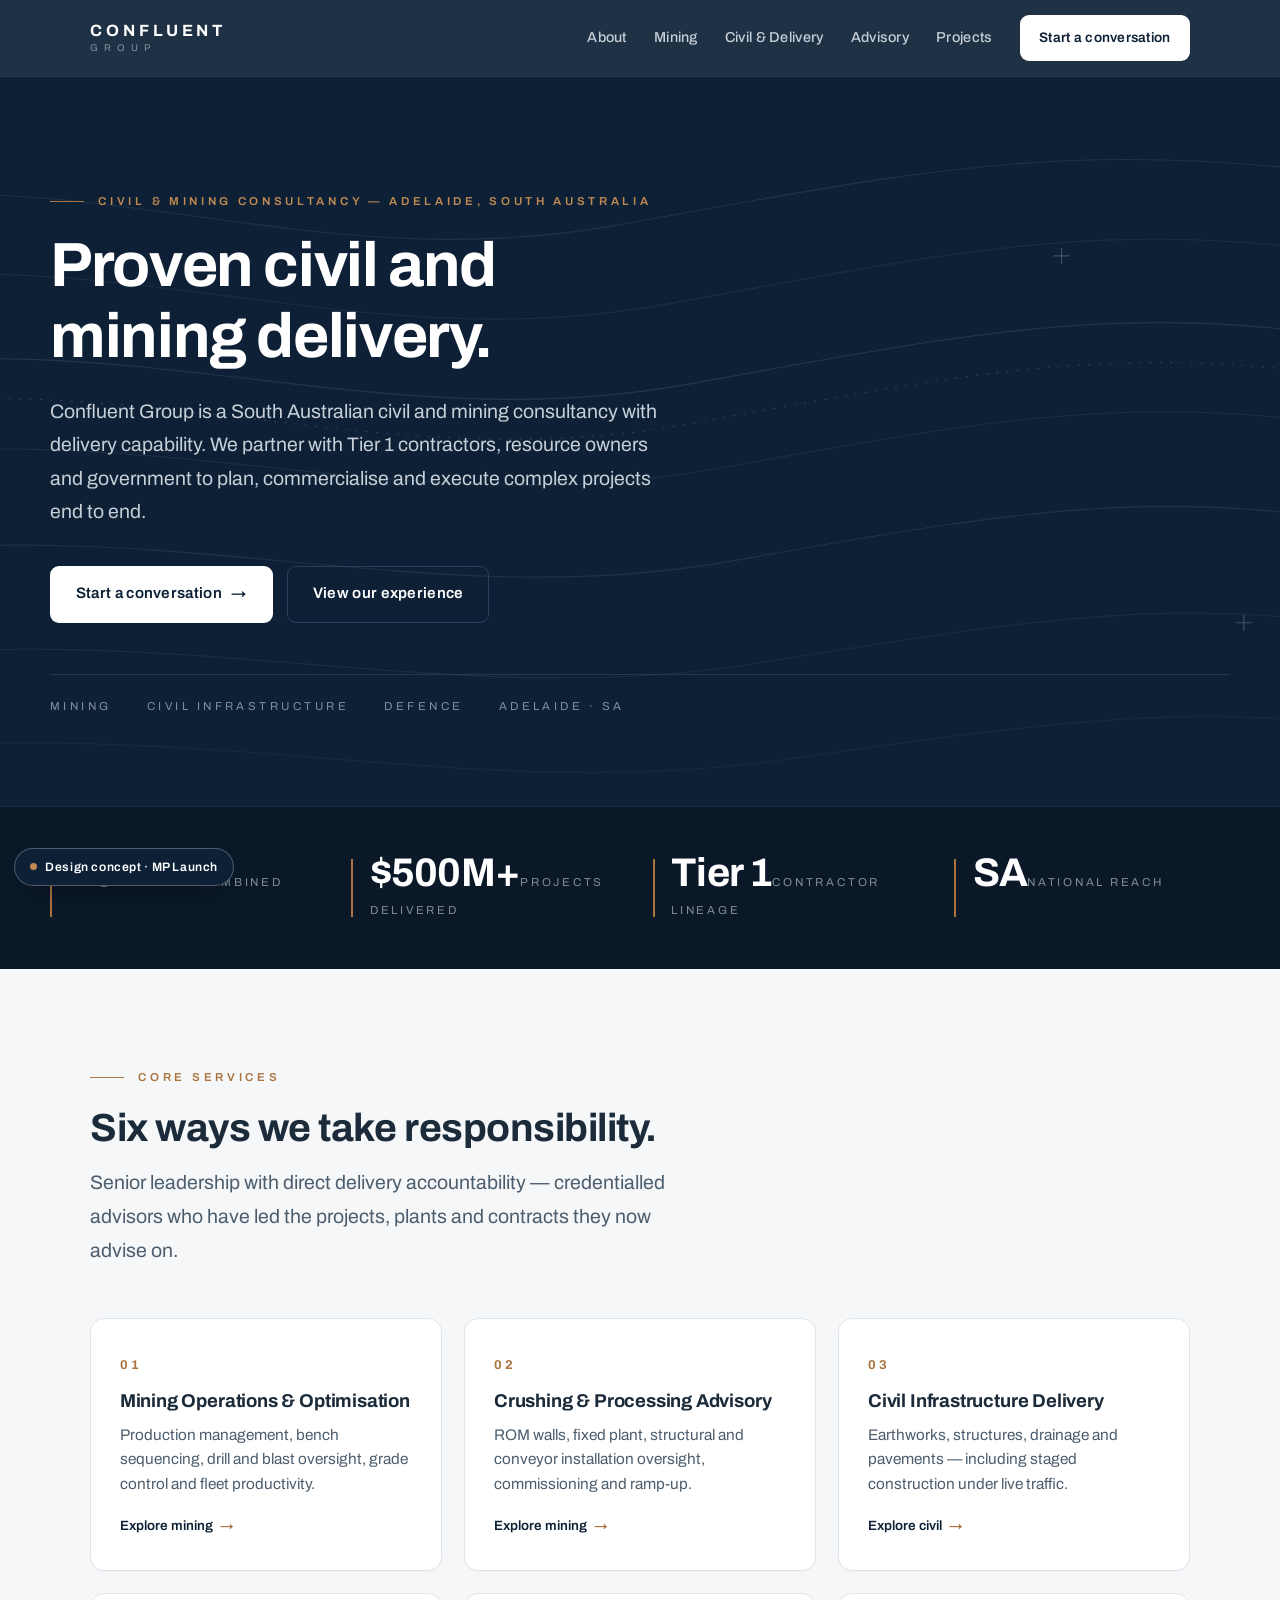
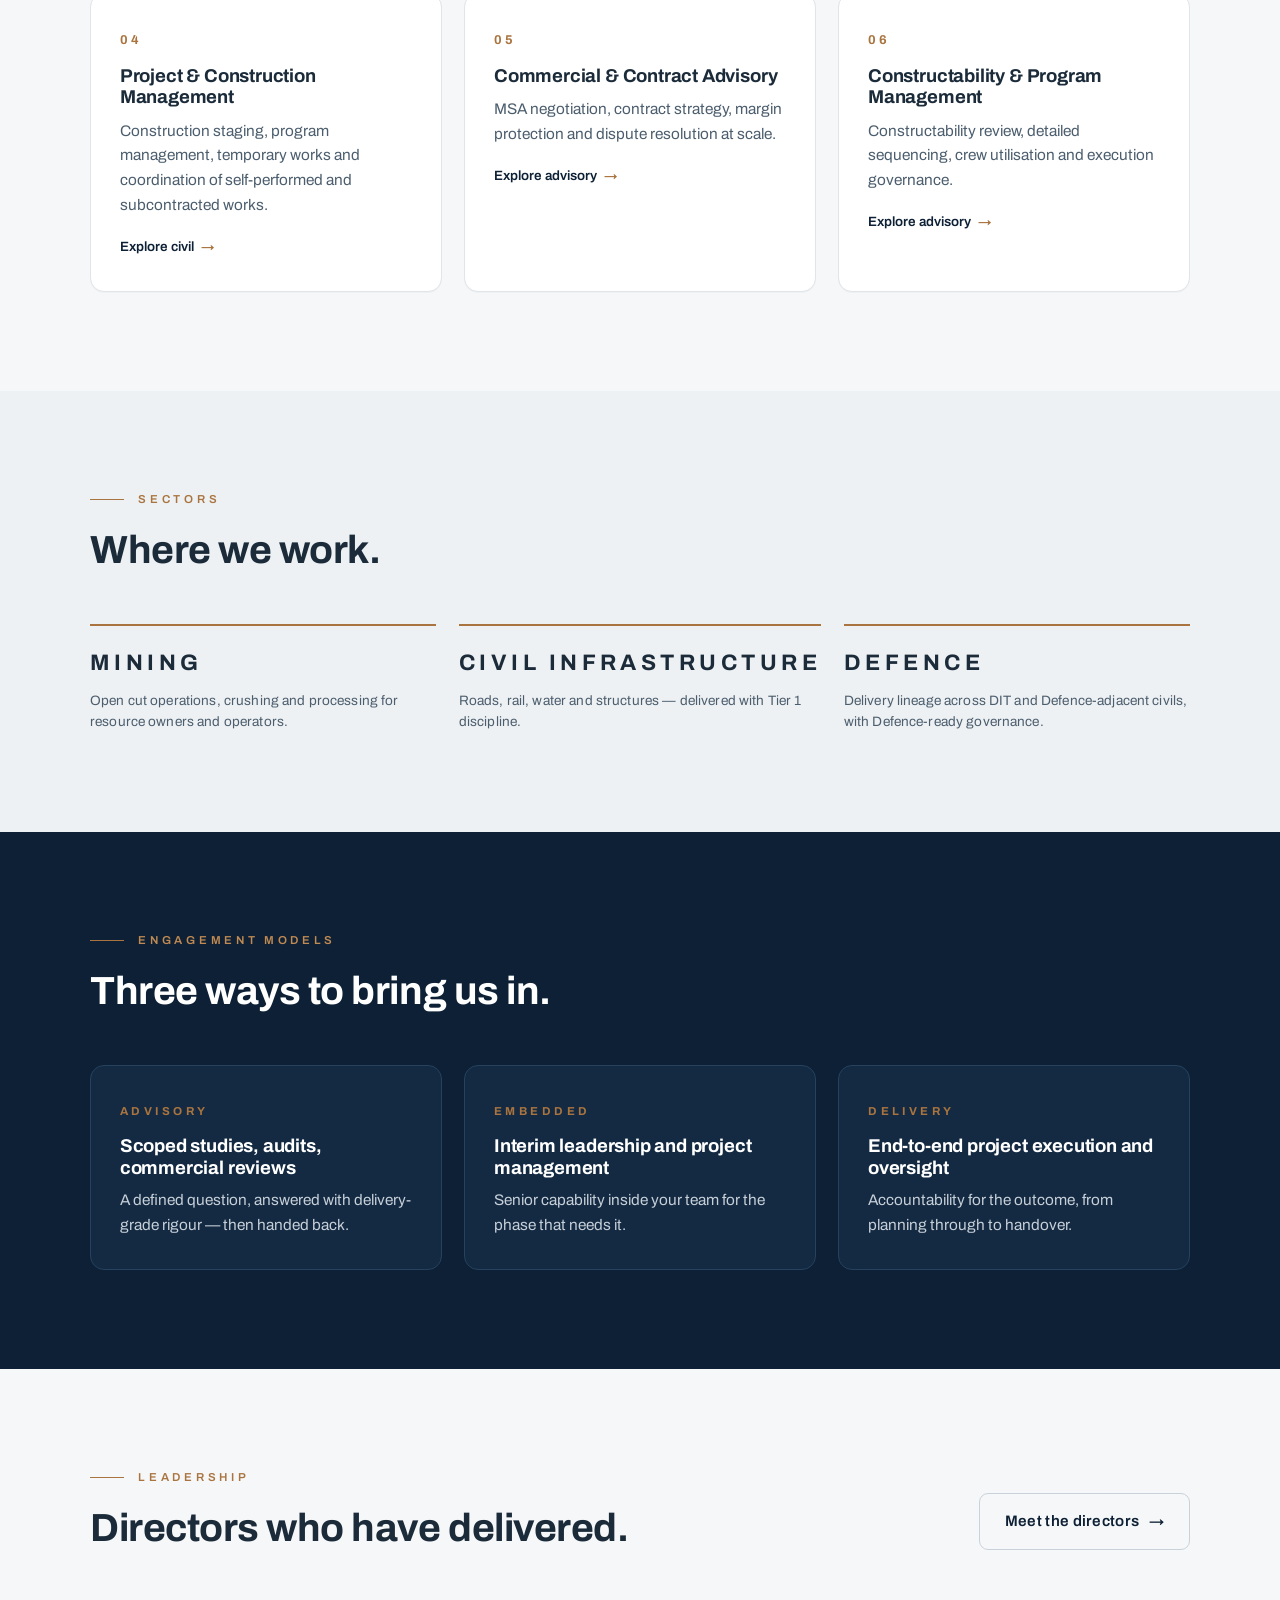
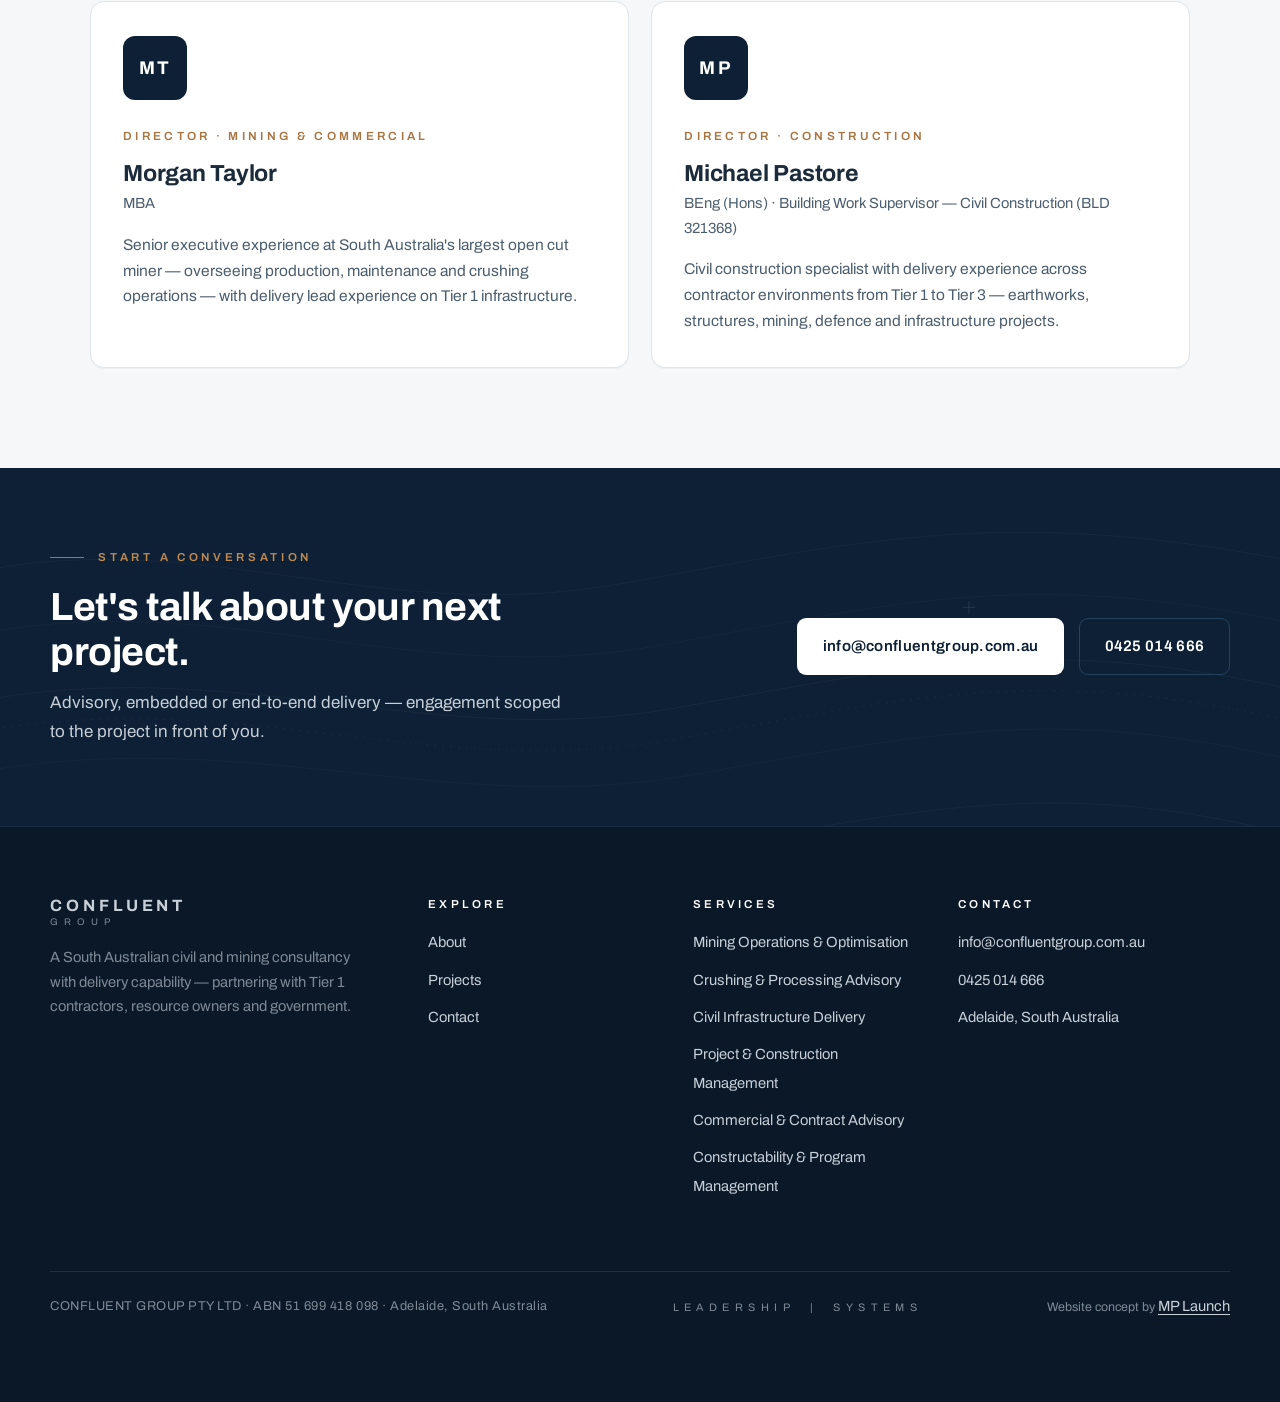
==== index.html @ bf263ed0 "Confluent Group website concept — MP Launch" ====
<!DOCTYPE html>
<html lang="en-AU">
<head>
<meta charset="utf-8">
<meta name="viewport" content="width=device-width, initial-scale=1">
<meta name="robots" content="noindex, nofollow">
<title>Confluent Group — Civil &amp; Mining Consultancy | Adelaide, South Australia</title>
<meta name="description" content="South Australian civil and mining consultancy with delivery capability. We partner with Tier 1 contractors, resource owners and government to plan, commercialise and execute complex projects end to end.">
<link rel="icon" href="data:image/svg+xml,%3Csvg xmlns='http://www.w3.org/2000/svg' viewBox='0 0 64 64'%3E%3Crect width='64' height='64' rx='12' fill='%230D2035'/%3E%3Cpath d='M42 22a14 14 0 1 0 0 20' fill='none' stroke='%23fff' stroke-width='5' stroke-linecap='round'/%3E%3C/svg%3E">
<link rel="preconnect" href="https://fonts.googleapis.com">
<link rel="preconnect" href="https://fonts.gstatic.com" crossorigin>
<link href="https://fonts.googleapis.com/css2?family=Archivo:wght@400;500;600;700;800&display=swap" rel="stylesheet">
<link rel="stylesheet" href="styles.css">
<script type="application/ld+json">
{"@context":"https://schema.org","@type":"ProfessionalService","name":"Confluent Group","legalName":"Confluent Group Pty Ltd","url":"https://confluentgroup.com.au","email":"info@confluentgroup.com.au","telephone":"+61425014666","address":{"@type":"PostalAddress","addressLocality":"Adelaide","addressRegion":"SA","addressCountry":"AU"},"description":"South Australian civil and mining consultancy with delivery capability, partnering with Tier 1 contractors, resource owners and government.","knowsAbout":["Mining Operations & Optimisation","Crushing & Processing Advisory","Civil Infrastructure Delivery","Project & Construction Management","Commercial & Contract Advisory","Constructability & Program Management"]}
</script>
</head>
<body>
<a class="skip" href="#main">Skip to content</a>
<header class="hdr">
  <div class="wrap hdr-in">
    <a class="lockup" href="index.html" aria-label="Confluent Group — home">
      <span class="l1">CONFLUENT</span><span class="l2">GROUP</span>
    </a>
    <input type="checkbox" id="nav-t" aria-hidden="true">
    <label class="burger" for="nav-t" aria-label="Menu"><span></span><span></span><span></span></label>
    <nav class="nav" aria-label="Main">
      <a class="lnk" href="about.html">About</a>
      <a class="lnk" href="mining.html">Mining</a>
      <a class="lnk" href="civil.html">Civil &amp; Delivery</a>
      <a class="lnk" href="advisory.html">Advisory</a>
      <a class="lnk" href="projects.html">Projects</a>
      <a class="btn btn-light" href="contact.html">Start a conversation</a>
    </nav>
  </div>
</header>
<main id="main">
<section class="hero on-navy">
  <div class="art">
<svg viewBox="0 0 1440 640" preserveAspectRatio="xMidYMid slice" aria-hidden="true" focusable="false">
  <g fill="none" stroke="#C7CFD8" stroke-width="1">
    <path opacity=".10" d="M-40,120 C220,60 420,180 700,130 S1140,40 1480,110"/>
    <path opacity=".08" d="M-40,190 C240,130 460,250 740,200 S1160,110 1480,180"/>
    <path opacity=".12" d="M-40,265 C260,205 480,320 760,270 S1180,185 1480,255"/>
    <path opacity=".08" d="M-40,345 C270,285 500,395 780,345 S1200,265 1480,335"/>
    <path opacity=".10" d="M-40,430 C280,370 520,475 800,425 S1220,350 1480,420"/>
    <path opacity=".07" d="M-40,520 C290,465 540,560 820,515 S1240,445 1480,510"/>
    <path opacity=".05" d="M-40,600 C300,550 560,640 840,600 S1260,540 1480,595"/>
    <path opacity=".16" stroke-dasharray="2 7" d="M-40,300 C260,240 480,355 760,305 S1180,220 1480,290"/>
  </g>
  <g stroke="#C7CFD8" stroke-width="1" opacity=".28">
    <path d="M1090,150 v14 M1083,157 h14"/>
    <path d="M330,455 v14 M323,462 h14"/>
    <path d="M1250,472 v14 M1243,479 h14"/>
  </g>
</svg></div>
  <div class="wrap hero-in">
    <p class="eyebrow" data-r>Civil &amp; mining consultancy — Adelaide, South Australia</p>
    <h1 class="h-display" data-r data-d="1">Proven civil and mining delivery.</h1>
    <p class="lede" data-r data-d="2">Confluent Group is a South Australian civil and mining consultancy with delivery capability. We partner with Tier&nbsp;1 contractors, resource owners and government to plan, commercialise and execute complex projects end to end.</p>
    <div class="cta-row" data-r data-d="3">
      <a class="btn btn-light" href="contact.html">Start a conversation <span class="arr">&rarr;</span></a>
      <a class="btn btn-ghost" href="projects.html">View our experience</a>
    </div>
    <div class="hero-foot" data-r data-d="3">
      <span>Mining</span><span>Civil Infrastructure</span><span>Defence</span><span>Adelaide &middot; SA</span>
    </div>
  </div>
</section>

<section class="stats on-navy">
  <div class="wrap stats-in">
    <div class="stat" data-r><span class="n">25+</span><span class="l">Years combined</span></div>
    <div class="stat" data-r data-d="1"><span class="n">$500M+</span><span class="l">Projects delivered</span></div>
    <div class="stat" data-r data-d="2"><span class="n">Tier 1</span><span class="l">Contractor lineage</span></div>
    <div class="stat" data-r data-d="3"><span class="n">SA</span><span class="l">National reach</span></div>
  </div>
</section>

<section class="sec">
  <div class="wrap">
    <div class="sec-head">
      <div data-r>
        <p class="eyebrow">Core services</p>
        <h2 class="h-sec">Six ways we take responsibility.</h2>
        <p class="lede">Senior leadership with direct delivery accountability — credentialled advisors who have led the projects, plants and contracts they now advise on.</p>
      </div>
    </div>
    <div class="grid3">
      <a class="card" href="mining.html" data-r><span class="num">01</span><h3>Mining Operations &amp; Optimisation</h3><p class="d">Production management, bench sequencing, drill and blast oversight, grade control and fleet productivity.</p><span class="go">Explore mining <span class="arr">&rarr;</span></span></a>
      <a class="card" href="mining.html" data-r data-d="1"><span class="num">02</span><h3>Crushing &amp; Processing Advisory</h3><p class="d">ROM walls, fixed plant, structural and conveyor installation oversight, commissioning and ramp-up.</p><span class="go">Explore mining <span class="arr">&rarr;</span></span></a>
      <a class="card" href="civil.html" data-r data-d="2"><span class="num">03</span><h3>Civil Infrastructure Delivery</h3><p class="d">Earthworks, structures, drainage and pavements — including staged construction under live traffic.</p><span class="go">Explore civil <span class="arr">&rarr;</span></span></a>
      <a class="card" href="civil.html" data-r><span class="num">04</span><h3>Project &amp; Construction Management</h3><p class="d">Construction staging, program management, temporary works and coordination of self-performed and subcontracted works.</p><span class="go">Explore civil <span class="arr">&rarr;</span></span></a>
      <a class="card" href="advisory.html" data-r data-d="1"><span class="num">05</span><h3>Commercial &amp; Contract Advisory</h3><p class="d">MSA negotiation, contract strategy, margin protection and dispute resolution at scale.</p><span class="go">Explore advisory <span class="arr">&rarr;</span></span></a>
      <a class="card" href="advisory.html" data-r data-d="2"><span class="num">06</span><h3>Constructability &amp; Program Management</h3><p class="d">Constructability review, detailed sequencing, crew utilisation and execution governance.</p><span class="go">Explore advisory <span class="arr">&rarr;</span></span></a>
    </div>
  </div>
</section>

<section class="sec sec-tint">
  <div class="wrap">
    <div class="sec-head"><div data-r><p class="eyebrow">Sectors</p><h2 class="h-sec">Where we work.</h2></div></div>
    <div class="sectors">
      <div class="sector" data-r>MINING<small>Open cut operations, crushing and processing for resource owners and operators.</small></div>
      <div class="sector" data-r data-d="1">CIVIL&nbsp;INFRASTRUCTURE<small>Roads, rail, water and structures — delivered with Tier&nbsp;1 discipline.</small></div>
      <div class="sector" data-r data-d="2">DEFENCE<small>Delivery lineage across DIT and Defence-adjacent civils, with Defence-ready governance.</small></div>
    </div>
  </div>
</section>

<section class="sec sec-navy on-navy">
  <div class="wrap">
    <div class="sec-head"><div data-r><p class="eyebrow">Engagement models</p><h2 class="h-sec">Three ways to bring us in.</h2></div></div>
    
<div class="grid3">
  <div class="card model" data-r><span class="tag">ADVISORY</span><h3>Scoped studies, audits, commercial reviews</h3><p class="d">A defined question, answered with delivery-grade rigour — then handed back.</p></div>
  <div class="card model" data-r data-d="1"><span class="tag">EMBEDDED</span><h3>Interim leadership and project management</h3><p class="d">Senior capability inside your team for the phase that needs it.</p></div>
  <div class="card model" data-r data-d="2"><span class="tag">DELIVERY</span><h3>End-to-end project execution and oversight</h3><p class="d">Accountability for the outcome, from planning through to handover.</p></div>
</div>
  </div>
</section>

<section class="sec">
  <div class="wrap">
    <div class="sec-head">
      <div data-r><p class="eyebrow">Leadership</p><h2 class="h-sec">Directors who have delivered.</h2></div>
      <a class="btn btn-ghost-dark" href="about.html" data-r>Meet the directors <span class="arr">&rarr;</span></a>
    </div>
    <div class="dir">
      <div class="card dir-card" data-r>
        <div class="monogram">MT</div>
        <span class="role">Director &middot; Mining &amp; Commercial</span>
        <h3>Morgan Taylor</h3>
        <p class="cred">MBA</p>
        <p class="bio">Senior executive experience at South Australia's largest open cut miner — overseeing production, maintenance and crushing operations — with delivery lead experience on Tier&nbsp;1 infrastructure.</p>
      </div>
      <div class="card dir-card" data-r data-d="1">
        <div class="monogram">MP</div>
        <span class="role">Director &middot; Construction</span>
        <h3>Michael Pastore</h3>
        <p class="cred">BEng (Hons) &middot; Building Work Supervisor — Civil Construction (BLD 321368)</p>
        <p class="bio">Civil construction specialist with delivery experience across contractor environments from Tier&nbsp;1 to Tier&nbsp;3 — earthworks, structures, mining, defence and infrastructure projects.</p>
      </div>
    </div>
  </div>
</section>

<section class="cta-band on-navy">
  <div class="art" style="position:absolute;inset:0;opacity:.5">
<svg viewBox="0 0 1440 640" preserveAspectRatio="xMidYMid slice" aria-hidden="true" focusable="false">
  <g fill="none" stroke="#C7CFD8" stroke-width="1">
    <path opacity=".10" d="M-40,120 C220,60 420,180 700,130 S1140,40 1480,110"/>
    <path opacity=".08" d="M-40,190 C240,130 460,250 740,200 S1160,110 1480,180"/>
    <path opacity=".12" d="M-40,265 C260,205 480,320 760,270 S1180,185 1480,255"/>
    <path opacity=".08" d="M-40,345 C270,285 500,395 780,345 S1200,265 1480,335"/>
    <path opacity=".10" d="M-40,430 C280,370 520,475 800,425 S1220,350 1480,420"/>
    <path opacity=".07" d="M-40,520 C290,465 540,560 820,515 S1240,445 1480,510"/>
    <path opacity=".05" d="M-40,600 C300,550 560,640 840,600 S1260,540 1480,595"/>
    <path opacity=".16" stroke-dasharray="2 7" d="M-40,300 C260,240 480,355 760,305 S1180,220 1480,290"/>
  </g>
  <g stroke="#C7CFD8" stroke-width="1" opacity=".28">
    <path d="M1090,150 v14 M1083,157 h14"/>
    <path d="M330,455 v14 M323,462 h14"/>
    <path d="M1250,472 v14 M1243,479 h14"/>
  </g>
</svg></div>
  <div class="wrap cta-in" style="position:relative">
    <div data-r>
      <p class="eyebrow">Start a conversation</p>
      <h2 class="h-sec">Let's talk about your next project.</h2>
      <p class="sub">Advisory, embedded or end-to-end delivery — engagement scoped to the project in front of you.</p>
    </div>
    <div class="cta-actions" data-r data-d="1">
      <a class="btn btn-light" href="mailto:info@confluentgroup.com.au">info@confluentgroup.com.au</a>
      <a class="btn btn-ghost" href="tel:+61425014666">0425 014 666</a>
    </div>
  </div>
</section>

</main>
<footer class="ftr">
  <div class="wrap ftr-in">
    <div>
      <a class="lockup" href="index.html"><span class="l1">CONFLUENT</span><span class="l2">GROUP</span></a>
      <p class="about">A South Australian civil and mining consultancy with delivery capability — partnering with Tier&nbsp;1 contractors, resource owners and government.</p>
    </div>
    <div>
      <h4>Explore</h4>
      <ul>
        <li><a href="about.html">About</a></li>
        <li><a href="projects.html">Projects</a></li>
        <li><a href="contact.html">Contact</a></li>
      </ul>
    </div>
    <div>
      <h4>Services</h4>
      <ul>
        <li><a href="mining.html">Mining Operations &amp; Optimisation</a></li>
        <li><a href="mining.html">Crushing &amp; Processing Advisory</a></li>
        <li><a href="civil.html">Civil Infrastructure Delivery</a></li>
        <li><a href="civil.html">Project &amp; Construction Management</a></li>
        <li><a href="advisory.html">Commercial &amp; Contract Advisory</a></li>
        <li><a href="advisory.html">Constructability &amp; Program Management</a></li>
      </ul>
    </div>
    <div>
      <h4>Contact</h4>
      <ul>
        <li><a href="mailto:info@confluentgroup.com.au">info@confluentgroup.com.au</a></li>
        <li><a href="tel:+61425014666">0425 014 666</a></li>
        <li><span class="plain">Adelaide, South Australia</span></li>
      </ul>
    </div>
  </div>
  <div class="wrap ftr-bar">
    <span class="abn">CONFLUENT GROUP PTY LTD &middot; ABN 51 699 418 098 &middot; Adelaide, South Australia</span>
    <span class="motif">LEADERSHIP&nbsp;&nbsp;|&nbsp;&nbsp;SYSTEMS</span>
    <span class="mpl">Website concept by <a href="https://mplaunch.com.au">MP Launch</a></span>
  </div>
</footer>
<a class="ribbon" href="https://mplaunch.com.au"><span class="dot"></span>Design concept &middot; MP Launch</a>
<script>
(function(){var d=document.documentElement;d.classList.add("js");
if(matchMedia("(prefers-reduced-motion: reduce)").matches){d.classList.add("nomotion");return;}
var io=new IntersectionObserver(function(es){es.forEach(function(e){if(e.isIntersecting){e.target.classList.add("in");io.unobserve(e.target);}});},{rootMargin:"0px 0px -8% 0px",threshold:.06});
document.querySelectorAll("[data-r]").forEach(function(el){io.observe(el);});
setTimeout(function(){document.querySelectorAll("[data-r]:not(.in)").forEach(function(el){el.classList.add("in");});},1600);})();
</script>
<script>
(function(){try{
  if(navigator.webdriver)return;
  var v=new URLSearchParams(location.search).get('v');
  if(!v)return;
  var slug="confluent-group-preview", label="Michael — Confluent Group", phone="+61425014666";
  var k="mpl_seen_"+slug, last=+localStorage.getItem(k)||0;
  if(Date.now()-last<432e5)return;
  var fired=false,dwell=0,t=null;
  function live(){return document.visibilityState==="visible";}
  function send(how){
    if(fired||!live())return; fired=true; if(t)clearInterval(t);
    localStorage.setItem(k,String(Date.now()));
    new Image().src="https://mplaunch.com.au/api/preview-view?slug="+encodeURIComponent(slug)
      +"&label="+encodeURIComponent(label)+"&phone="+encodeURIComponent(phone)
      +"&src="+encodeURIComponent(v)+"&via="+how+"&t="+Date.now();
  }
  function start(){
    t=setInterval(function(){if(!live())return; dwell+=500; if(dwell>=5000)send("dwell");},500);
    ["pointerdown","scroll","keydown"].forEach(function(e){
      addEventListener(e,function(){send("interaction");},{once:true,passive:true});});
  }
  if(document.prerendering){document.addEventListener("prerenderingchange",start,{once:true});}
  else{start();}
}catch(e){}})();
</script>
</body>
</html>
---- styles.css ----
/* ============================================================
   CONFLUENT GROUP — website concept by MP Launch (2026-08-15)
   Brand: navy #0D2035 + mist #C7CFD8 (from client's own materials)
   Copper accent = MP Launch design PROPOSAL, not existing brand.
   ============================================================ */

:root{
  --navy:#0D2035;
  --navy-deep:#0A1828;
  --navy-panel:#132A42;
  --line-navy:#26425E;
  --mist:#C7CFD8;
  --mist-soft:rgba(199,207,216,.62);
  --paper:#F6F7F8;
  --card:#FFFFFF;
  --ink:#1B2B3A;
  --ink-soft:#4C5E6E;
  --copper:#A9743F;
  --copper-soft:#C08A52;
  --line:#E0E5EA;
  --max:1180px;
  --r:14px;
  --shadow:0 18px 44px -22px rgba(13,32,53,.22);
  --ff:"Archivo","Helvetica Neue",Arial,sans-serif;
}

*,*::before,*::after{box-sizing:border-box}
html{scroll-behavior:smooth}
@media (prefers-reduced-motion:reduce){html{scroll-behavior:auto}}
body{
  margin:0;background:var(--paper);color:var(--ink);
  font-family:var(--ff);font-size:1.0625rem;line-height:1.68;
  -webkit-font-smoothing:antialiased;text-rendering:optimizeLegibility;
}
img,svg{max-width:100%;display:block}
a{color:inherit}
h1,h2,h3,h4{margin:0;line-height:1.14;font-weight:700;letter-spacing:-.012em}
p{margin:0}

.skip{position:absolute;left:-999px;top:0;background:#fff;color:var(--navy);padding:.6rem 1rem;z-index:99}
.skip:focus{left:12px;top:12px}

.wrap{max-width:var(--max);margin:0 auto;padding:0 clamp(1.15rem,4vw,2.5rem)}

/* ---------- type helpers ---------- */
.eyebrow{
  display:flex;align-items:center;gap:.9rem;
  font-size:.72rem;font-weight:600;letter-spacing:.32em;text-transform:uppercase;
  color:var(--copper);margin-bottom:1.15rem;
}
.eyebrow::before{content:"";width:34px;height:1px;background:var(--copper);flex:0 0 auto}
.on-navy .eyebrow{color:var(--copper-soft)}
.h-display{font-size:clamp(2.35rem,5.4vw,3.9rem);letter-spacing:-.022em}
.h-sec{font-size:clamp(1.7rem,3.2vw,2.45rem)}
.h-sub{font-size:clamp(1.25rem,2.1vw,1.55rem)}
.lede{font-size:clamp(1.08rem,1.6vw,1.22rem);line-height:1.72;color:var(--ink-soft);max-width:56ch}
.on-navy .lede{color:var(--mist)}
.measure{max-width:62ch}

/* ---------- buttons ---------- */
.btn{
  display:inline-flex;align-items:center;gap:.6rem;
  padding:.92rem 1.55rem;border-radius:9px;border:1px solid transparent;
  font-weight:600;font-size:.95rem;letter-spacing:.02em;text-decoration:none;
  transition:transform .18s ease,box-shadow .18s ease,background .18s ease,color .18s ease,border-color .18s ease;
}
.btn:hover{transform:translateY(-1px)}
.btn:active{transform:translateY(0)}
.btn-solid{background:var(--navy);color:#fff}
.btn-solid:hover{background:#12283E;box-shadow:0 14px 30px -16px rgba(13,32,53,.55)}
.btn-light{background:#fff;color:var(--navy)}
.btn-light:hover{box-shadow:0 14px 30px -16px rgba(0,0,0,.5)}
.btn-ghost{border-color:var(--line-navy);color:#fff}
.btn-ghost:hover{border-color:var(--mist);background:rgba(199,207,216,.08)}
.btn-ghost-dark{border-color:#C9D2DB;color:var(--navy)}
.btn-ghost-dark:hover{border-color:var(--navy)}
.btn .arr{transition:transform .18s ease}
.btn:hover .arr{transform:translateX(3px)}

/* ---------- header ---------- */
.hdr{
  position:sticky;top:0;z-index:60;
  background:rgba(13,32,53,.92);backdrop-filter:blur(10px);
  border-bottom:1px solid rgba(38,66,94,.6);
}
.hdr-in{display:flex;align-items:center;justify-content:space-between;gap:1.5rem;height:76px}
.lockup{display:flex;flex-direction:column;gap:.28rem;text-decoration:none;color:#fff;line-height:1}
.lockup .l1{font-weight:700;font-size:1.02rem;letter-spacing:.24em}
.lockup .l2{font-weight:400;font-size:.6rem;letter-spacing:.62em;color:var(--mist-soft)}
.nav{display:flex;align-items:center;gap:1.7rem}
.nav a.lnk{
  color:var(--mist);text-decoration:none;font-size:.9rem;font-weight:500;letter-spacing:.02em;
  padding:.35rem 0;border-bottom:1px solid transparent;transition:color .15s,border-color .15s;
}
.nav a.lnk:hover{color:#fff;border-color:var(--copper-soft)}
.nav a.lnk[aria-current="page"]{color:#fff;border-color:var(--copper)}
.nav .btn{padding:.68rem 1.15rem;font-size:.86rem}
.burger{display:none}
#nav-t{display:none}

/* ---------- hero (navy) ---------- */
.hero{position:relative;background:var(--navy);color:#fff;overflow:hidden;isolation:isolate}
.hero .art{position:absolute;inset:0;z-index:-1}
.hero .art svg{width:100%;height:100%}
.hero-in{padding:clamp(4.2rem,9vw,7.5rem) 0 clamp(3.4rem,7vw,5.6rem)}
.hero .h-display{max-width:15ch}
.hero .lede{margin-top:1.4rem}
.hero .cta-row{display:flex;flex-wrap:wrap;gap:.9rem;margin-top:2.3rem}
.hero-foot{
  display:flex;flex-wrap:wrap;gap:.6rem 2.2rem;margin-top:3.2rem;padding-top:1.4rem;
  border-top:1px solid rgba(38,66,94,.75);
  font-size:.72rem;letter-spacing:.3em;text-transform:uppercase;color:var(--mist-soft);
}

/* ---------- stat band ---------- */
.stats{background:var(--navy-deep);color:#fff;border-top:1px solid rgba(38,66,94,.5)}
.stats-in{
  display:grid;grid-template-columns:repeat(4,1fr);
  padding:clamp(1.9rem,4vw,2.8rem) 0;gap:1.6rem;
}
.stat{position:relative;padding-left:1.15rem}
.stat::before{content:"";position:absolute;left:0;top:.42rem;bottom:.42rem;width:2px;background:var(--copper)}
.stat .n{font-size:clamp(1.7rem,3.4vw,2.5rem);font-weight:700;letter-spacing:-.02em;line-height:1.05}
.stat .l{margin-top:.45rem;font-size:.72rem;letter-spacing:.24em;text-transform:uppercase;color:var(--mist-soft)}

/* ---------- sections ---------- */
.sec{padding:clamp(3.6rem,8vw,6.2rem) 0}
.sec-head{margin-bottom:clamp(2rem,4.5vw,3.2rem);display:flex;flex-wrap:wrap;align-items:flex-end;justify-content:space-between;gap:1.2rem}
.sec-head .lede{margin-top:1rem}
.sec-navy{background:var(--navy);color:#fff}
.sec-deep{background:var(--navy-deep);color:#fff}
.sec-tint{background:#EEF1F3}

/* ---------- cards / grids ---------- */
.grid2{display:grid;grid-template-columns:1fr 1fr;gap:1.4rem}
.grid3{display:grid;grid-template-columns:repeat(3,1fr);gap:1.4rem}
.card{
  background:var(--card);border:1px solid var(--line);border-radius:var(--r);
  padding:1.9rem 1.8rem;box-shadow:0 1px 0 rgba(13,32,53,.03);
  transition:transform .22s ease,box-shadow .22s ease,border-color .22s ease;
}
a.card{text-decoration:none;display:block}
.card:hover{transform:translateY(-4px);box-shadow:var(--shadow);border-color:#CBD4DC}
.num{font-size:.8rem;font-weight:700;letter-spacing:.26em;color:var(--copper)}
.card h3{margin-top:.8rem;font-size:1.16rem;letter-spacing:-.01em}
.card .d{margin-top:.65rem;color:var(--ink-soft);font-size:.96rem;line-height:1.62}
.card .go{margin-top:1.1rem;font-size:.84rem;font-weight:600;color:var(--navy);display:inline-flex;gap:.45rem;align-items:center}
.card .go .arr{color:var(--copper)}

.on-navy .card{background:var(--navy-panel);border-color:var(--line-navy);box-shadow:none}
.on-navy .card:hover{border-color:#3A5B7C;box-shadow:0 22px 44px -26px rgba(0,0,0,.6)}
.on-navy .card h3{color:#fff}
.on-navy .card .d{color:var(--mist)}

/* ---------- sector strip ---------- */
.sectors{display:grid;grid-template-columns:repeat(3,1fr);gap:1.4rem}
.sector{
  border-top:2px solid var(--copper);padding-top:1.15rem;
  font-size:clamp(1.05rem,1.9vw,1.4rem);font-weight:700;letter-spacing:.2em;
}
.sector small{display:block;margin-top:.55rem;font-size:.85rem;font-weight:400;letter-spacing:.01em;color:var(--ink-soft);line-height:1.55}
.on-navy .sector small{color:var(--mist)}

/* ---------- engagement models ---------- */
.model{position:relative;padding:1.9rem 1.8rem}
.model .tag{font-size:.72rem;font-weight:700;letter-spacing:.3em;color:var(--copper)}
.model h3{margin-top:.75rem}
.model .d{margin-top:.6rem}

/* ---------- directors ---------- */
.dir{display:grid;grid-template-columns:1fr 1fr;gap:1.4rem}
.dir-card{padding:2.1rem 2rem}
.dir-card .role{font-size:.74rem;font-weight:600;letter-spacing:.28em;text-transform:uppercase;color:var(--copper)}
.dir-card h3{margin-top:.7rem;font-size:1.45rem}
.dir-card .cred{margin-top:.25rem;font-size:.92rem;color:var(--ink-soft)}
.on-navy .dir-card .cred{color:var(--mist-soft)}
.dir-card .bio{margin-top:1rem;color:var(--ink-soft);font-size:.97rem;line-height:1.66}
.on-navy .dir-card .bio{color:var(--mist)}
.dir-card .str{margin:1.2rem 0 0;padding:1.1rem 0 0;border-top:1px solid var(--line);list-style:none}
.on-navy .dir-card .str{border-color:var(--line-navy)}
.dir-card .str li{position:relative;padding:.24rem 0 .24rem 1.35rem;font-size:.93rem;color:var(--ink-soft)}
.on-navy .dir-card .str li{color:var(--mist)}
.dir-card .str li::before{content:"";position:absolute;left:0;top:.78rem;width:12px;height:1.5px;background:var(--copper)}
.dir-card .monogram{
  width:64px;height:64px;border-radius:12px;background:var(--navy);color:#fff;
  display:flex;align-items:center;justify-content:center;
  font-weight:700;font-size:1.15rem;letter-spacing:.12em;margin-bottom:1.3rem;
}
.on-navy .dir-card .monogram{background:#fff;color:var(--navy)}

/* ---------- checklist / systems ---------- */
.sys{list-style:none;margin:0;padding:0;display:grid;grid-template-columns:1fr 1fr;gap:.9rem 2.2rem}
.sys li{
  position:relative;padding:.95rem 1rem .95rem 2.6rem;background:var(--card);
  border:1px solid var(--line);border-radius:10px;font-size:.96rem;color:var(--ink);
}
.sys li::before{
  content:"";position:absolute;left:1rem;top:1.32rem;width:14px;height:8px;
  border-left:2px solid var(--copper);border-bottom:2px solid var(--copper);transform:translateY(-50%) rotate(-45deg);
}
.on-navy .sys li{background:var(--navy-panel);border-color:var(--line-navy);color:var(--mist)}

/* ---------- value prop ---------- */
.vals{display:grid;grid-template-columns:repeat(3,1fr);gap:1.4rem}
.val{border-left:2px solid var(--copper);padding:.3rem 0 .3rem 1.4rem}
.val h3{font-size:1.08rem}
.val p{margin-top:.55rem;font-size:.94rem;color:var(--ink-soft);line-height:1.62}
.on-navy .val p{color:var(--mist)}

/* ---------- service detail blocks ---------- */
.svc-block{display:grid;grid-template-columns:.9fr 1.1fr;gap:clamp(1.6rem,4vw,3.4rem);padding:clamp(2.1rem,4vw,3rem) 0;border-top:1px solid var(--line)}
.svc-block:first-of-type{border-top:0;padding-top:0}
.svc-block .num{font-size:.85rem}
.svc-block h3{margin-top:.7rem;font-size:clamp(1.35rem,2.4vw,1.8rem)}
.svc-block .lead-line{margin-top:.9rem;color:var(--ink-soft)}
.svc-list{list-style:none;margin:0;padding:0}
.svc-list li{position:relative;padding:.62rem 0 .62rem 1.7rem;border-bottom:1px solid var(--line);font-size:.98rem;color:var(--ink)}
.svc-list li:last-child{border-bottom:0}
.svc-list li::before{content:"";position:absolute;left:.1rem;top:1.28rem;width:14px;height:1.5px;background:var(--copper)}

/* ---------- projects ---------- */
.proj{padding:1.9rem 1.8rem}
.proj .tag{font-size:.7rem;font-weight:700;letter-spacing:.28em;text-transform:uppercase;color:var(--copper)}
.proj h3{margin-top:.7rem;font-size:1.2rem}
.proj ul{list-style:none;margin:1rem 0 0;padding:0}
.proj ul li{position:relative;padding:.32rem 0 .32rem 1.5rem;font-size:.93rem;color:var(--ink-soft);line-height:1.55}
.proj ul li::before{content:"";position:absolute;left:0;top:.95rem;width:12px;height:1.5px;background:var(--copper)}
.on-navy .proj ul li{color:var(--mist)}
.disclaim{
  border-left:2px solid var(--copper);padding:.85rem 0 .85rem 1.3rem;
  color:var(--ink-soft);font-size:.95rem;max-width:70ch;font-style:italic;
}
.on-navy .disclaim{color:var(--mist)}

/* ---------- CTA band ---------- */
.cta-band{background:var(--navy);color:#fff;position:relative;overflow:hidden}
.cta-in{padding:clamp(3.2rem,7vw,5rem) 0;display:flex;flex-wrap:wrap;align-items:center;justify-content:space-between;gap:2rem}
.cta-in .h-sec{max-width:22ch}
.cta-in .sub{margin-top:.9rem;color:var(--mist);max-width:52ch}
.cta-actions{display:flex;flex-wrap:wrap;gap:.9rem}

/* ---------- contact ---------- */
.contact-grid{display:grid;grid-template-columns:1fr 1fr;gap:clamp(1.8rem,4vw,3.2rem);align-items:start}
.c-line{display:flex;flex-direction:column;gap:.25rem;padding:1.2rem 0;border-bottom:1px solid var(--line)}
.c-line .k{font-size:.72rem;letter-spacing:.28em;text-transform:uppercase;color:var(--copper);font-weight:600}
.c-line a{font-size:clamp(1.15rem,2vw,1.5rem);font-weight:600;color:var(--navy);text-decoration:none}
.c-line a:hover{text-decoration:underline;text-decoration-color:var(--copper)}
.c-line .plain{font-size:clamp(1.05rem,1.8vw,1.3rem);font-weight:600;color:var(--navy)}
.form{background:var(--card);border:1px solid var(--line);border-radius:var(--r);padding:2rem;box-shadow:var(--shadow)}
.form .fnote{font-size:.8rem;color:var(--ink-soft);margin-top:1rem;line-height:1.5}
.f-row{display:grid;grid-template-columns:1fr 1fr;gap:1rem}
.f-field{display:flex;flex-direction:column;gap:.4rem;margin-bottom:1rem}
.f-field label{font-size:.78rem;font-weight:600;letter-spacing:.14em;text-transform:uppercase;color:var(--ink-soft)}
.f-field input,.f-field textarea,.f-field select{
  font:inherit;padding:.8rem .95rem;border:1px solid #CBD4DC;border-radius:8px;background:#FBFCFD;color:var(--ink);
}
.f-field input:focus,.f-field textarea:focus,.f-field select:focus{outline:2px solid var(--navy);outline-offset:1px;border-color:var(--navy)}

/* ---------- footer ---------- */
.ftr{background:var(--navy-deep);color:var(--mist);border-top:1px solid rgba(38,66,94,.5)}
.ftr-in{display:grid;grid-template-columns:1.5fr 1fr 1fr 1.2fr;gap:2.4rem;padding:clamp(3rem,6vw,4.4rem) 0}
.ftr .lockup{margin-bottom:1.1rem}
.ftr .about{font-size:.92rem;line-height:1.66;color:var(--mist-soft);max-width:38ch}
.ftr h4{font-size:.72rem;letter-spacing:.28em;text-transform:uppercase;color:#fff;margin-bottom:1.1rem;font-weight:600}
.ftr ul{list-style:none;margin:0;padding:0;display:flex;flex-direction:column;gap:.55rem}
.ftr a{color:var(--mist);text-decoration:none;font-size:.92rem}
.ftr a:hover{color:#fff}
.ftr .plain{font-size:.92rem;color:var(--mist)}
.ftr-bar{border-top:1px solid rgba(38,66,94,.6);padding:1.4rem 0 5.2rem;display:flex;flex-wrap:wrap;gap:.8rem 2rem;align-items:center;justify-content:space-between}
.ftr-bar .abn{font-size:.8rem;color:var(--mist-soft);letter-spacing:.04em}
.ftr-bar .motif{font-size:.68rem;letter-spacing:.5em;color:var(--mist-soft)}
.ftr-bar .mpl{font-size:.78rem;color:var(--mist-soft)}
.ftr-bar .mpl a{color:var(--mist);text-decoration:underline;text-underline-offset:3px}

/* ---------- concept ribbon ---------- */
.ribbon{
  position:fixed;left:14px;bottom:14px;z-index:70;
  background:var(--navy);color:#fff;text-decoration:none;
  border:1px solid rgba(199,207,216,.35);border-radius:999px;
  padding:.5rem .95rem;font-size:.76rem;font-weight:600;letter-spacing:.05em;
  box-shadow:0 10px 26px -12px rgba(0,0,0,.55);display:inline-flex;gap:.5rem;align-items:center;
}
.ribbon .dot{width:7px;height:7px;border-radius:50%;background:var(--copper-soft)}
.ribbon:hover{background:#12283E}

/* ---------- reveal (JS-resilient: visible by default) ---------- */
.js:not(.nomotion) [data-r]{opacity:0;transform:translateY(16px);transition:opacity .7s cubic-bezier(.2,.6,.2,1),transform .7s cubic-bezier(.2,.6,.2,1)}
.js:not(.nomotion) [data-r].in{opacity:1;transform:none}
.js:not(.nomotion) [data-r][data-d="1"]{transition-delay:.08s}
.js:not(.nomotion) [data-r][data-d="2"]{transition-delay:.16s}
.js:not(.nomotion) [data-r][data-d="3"]{transition-delay:.24s}

/* ---------- responsive ---------- */
@media (max-width:980px){
  .grid3,.vals,.sectors{grid-template-columns:1fr 1fr}
  .stats-in{grid-template-columns:1fr 1fr;gap:2rem}
  .ftr-in{grid-template-columns:1fr 1fr}
  .svc-block{grid-template-columns:1fr}
  .dir{grid-template-columns:1fr}
  .contact-grid{grid-template-columns:1fr}
}
@media (max-width:760px){
  .nav{
    display:none;position:absolute;left:0;right:0;top:76px;
    flex-direction:column;align-items:stretch;gap:0;
    background:var(--navy-deep);border-bottom:1px solid var(--line-navy);
    padding:.6rem 1.2rem 1.2rem;
  }
  #nav-t:checked ~ .nav{display:flex}
  .nav a.lnk{padding:.85rem .2rem;border-bottom:1px solid rgba(38,66,94,.5);font-size:1rem}
  .nav .btn{margin-top:.9rem;justify-content:center}
  .burger{
    display:flex;flex-direction:column;justify-content:center;gap:5px;
    width:44px;height:44px;padding:10px;cursor:pointer;border:1px solid var(--line-navy);border-radius:9px;
  }
  .burger span{display:block;height:2px;background:var(--mist);border-radius:2px;transition:transform .2s,opacity .2s}
  #nav-t:checked ~ .burger span:nth-child(1){transform:translateY(7px) rotate(45deg)}
  #nav-t:checked ~ .burger span:nth-child(2){opacity:0}
  #nav-t:checked ~ .burger span:nth-child(3){transform:translateY(-7px) rotate(-45deg)}
}
@media (max-width:640px){
  .grid2,.grid3,.vals,.sectors,.sys{grid-template-columns:1fr}
  .f-row{grid-template-columns:1fr}
  .hero-foot{gap:.5rem 1.4rem;font-size:.66rem}
  .ftr-in{grid-template-columns:1fr;gap:1.9rem}
  .ftr-bar{padding-bottom:5.6rem}
}

@media print{.ribbon,.burger{display:none}}
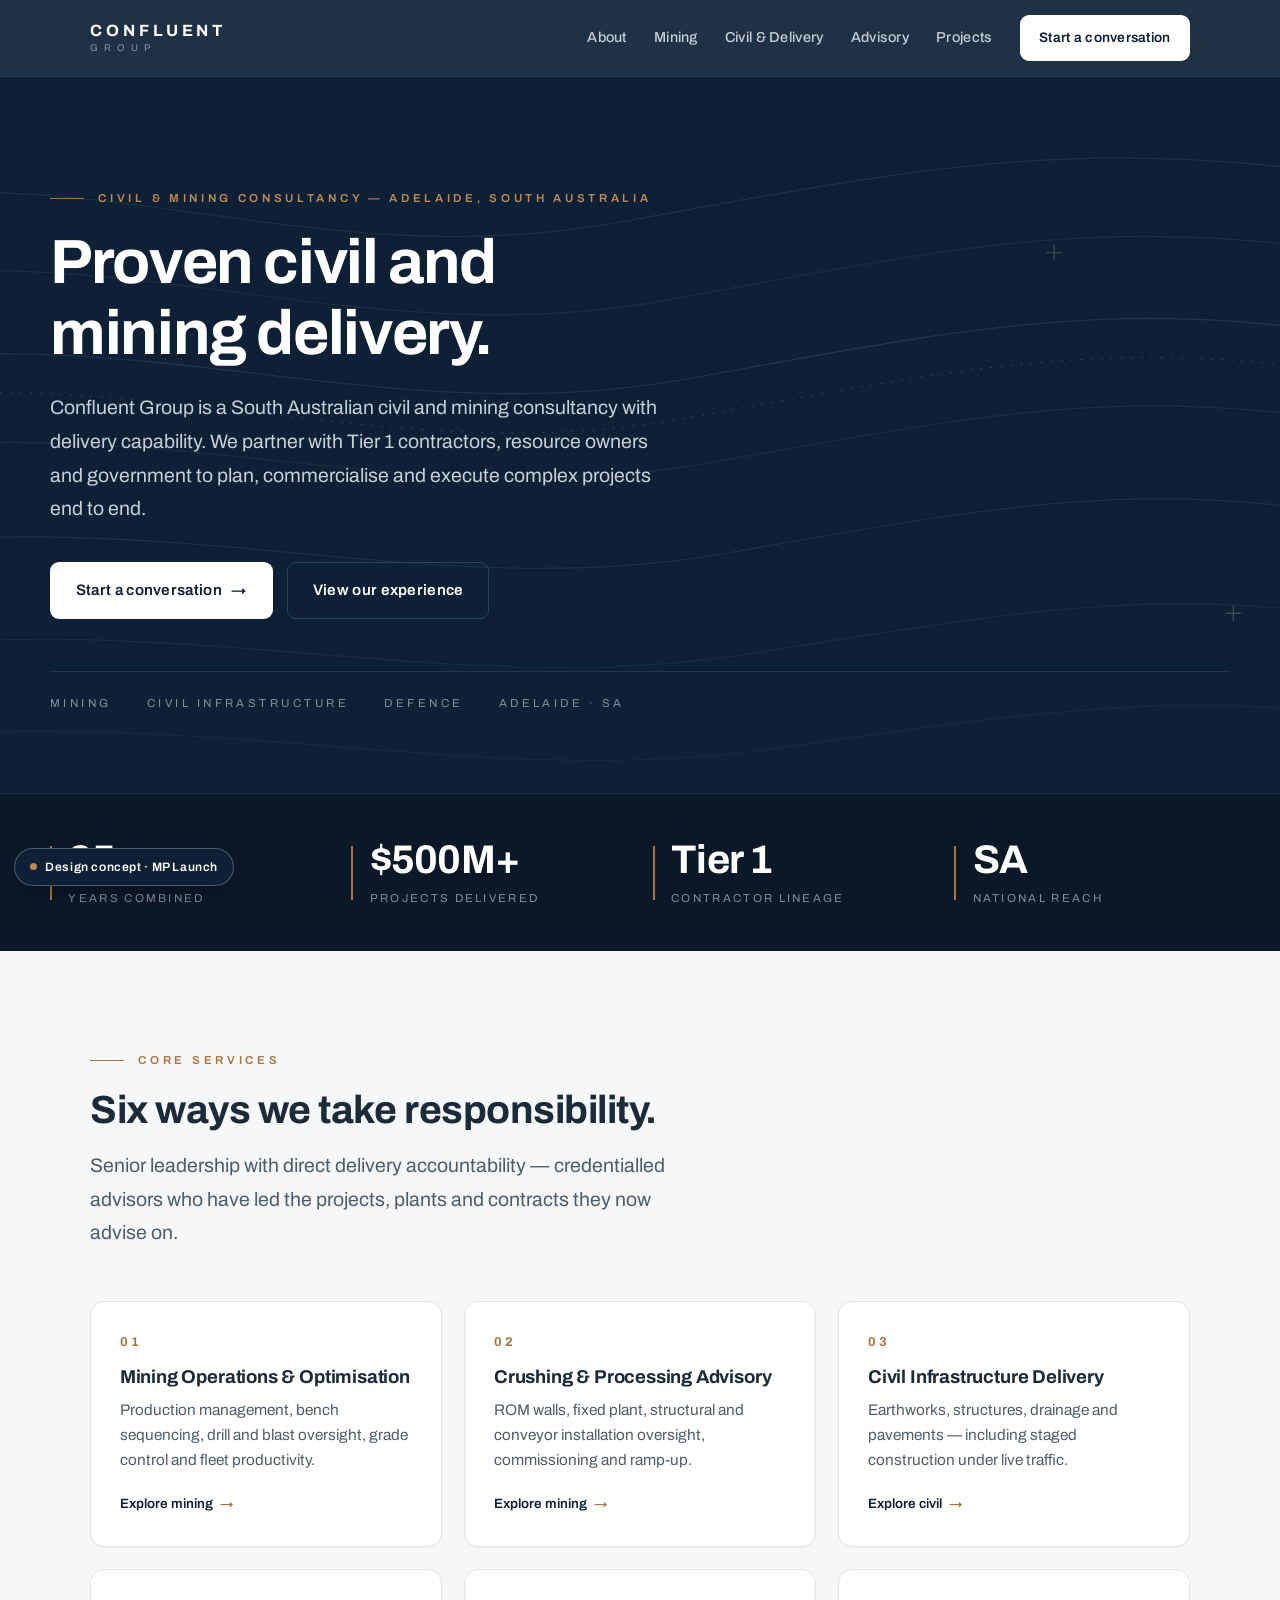
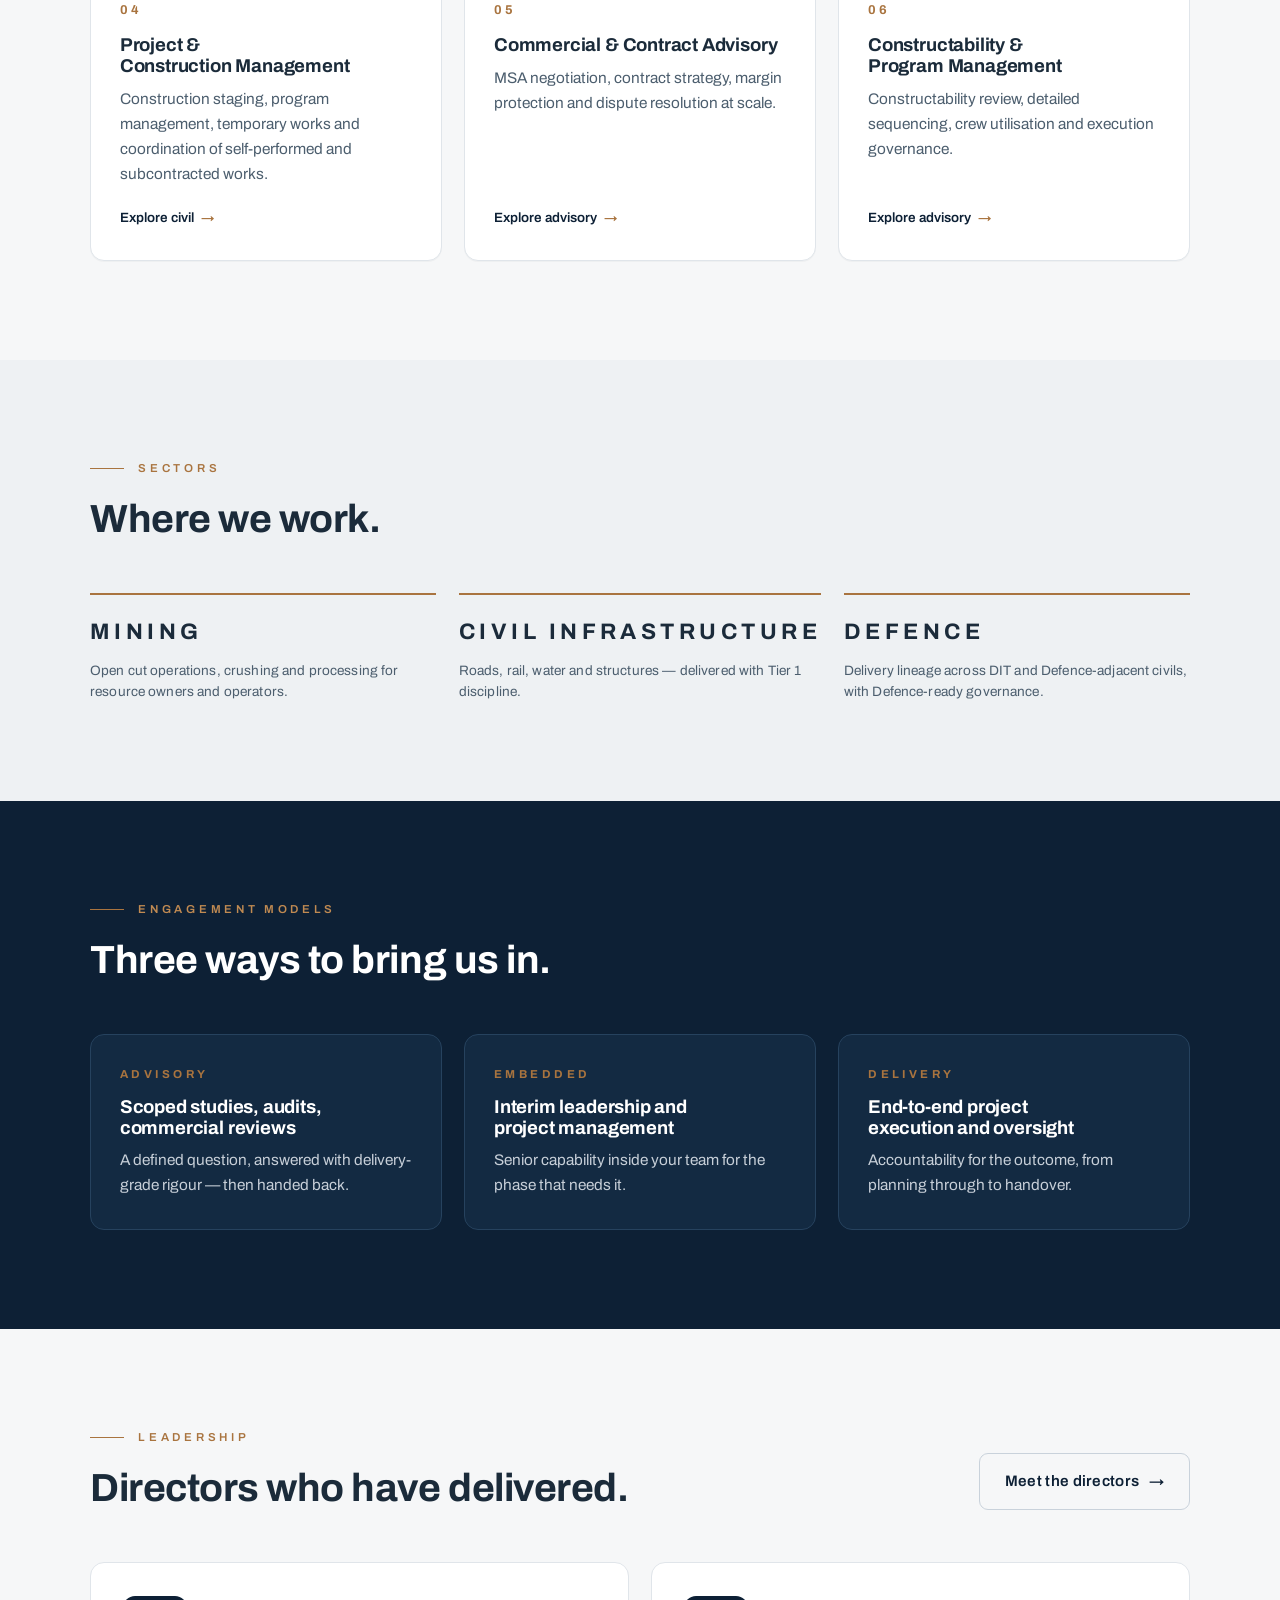
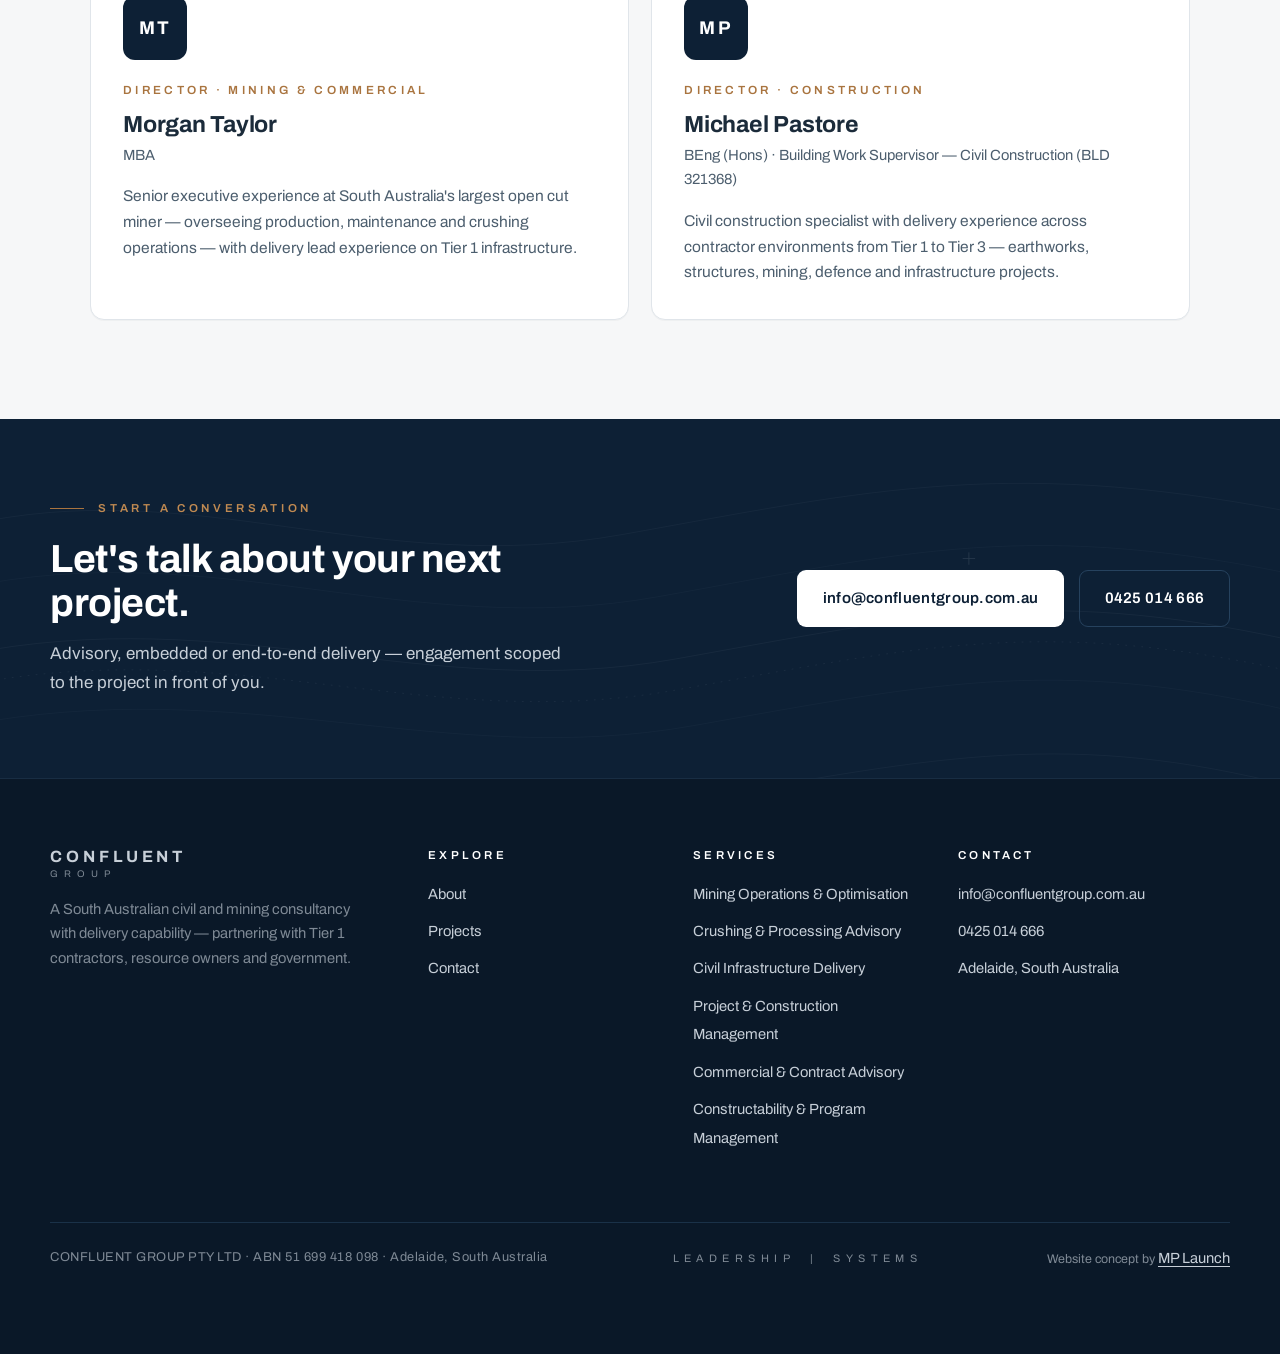
==== commit 463fa950: "Fix stat band stacking, equal-height cards, remove fragile scroll-reveal, tighten interior heroes" ====
--- a/index.html
+++ b/index.html
@@ -220,13 +220,6 @@
 </footer>
 <a class="ribbon" href="https://mplaunch.com.au"><span class="dot"></span>Design concept &middot; MP Launch</a>
 <script>
-(function(){var d=document.documentElement;d.classList.add("js");
-if(matchMedia("(prefers-reduced-motion: reduce)").matches){d.classList.add("nomotion");return;}
-var io=new IntersectionObserver(function(es){es.forEach(function(e){if(e.isIntersecting){e.target.classList.add("in");io.unobserve(e.target);}});},{rootMargin:"0px 0px -8% 0px",threshold:.06});
-document.querySelectorAll("[data-r]").forEach(function(el){io.observe(el);});
-setTimeout(function(){document.querySelectorAll("[data-r]:not(.in)").forEach(function(el){el.classList.add("in");});},1600);})();
-</script>
-<script>
 (function(){try{
   if(navigator.webdriver)return;
   var v=new URLSearchParams(location.search).get('v');
--- a/styles.css
+++ b/styles.css
@@ -102,8 +102,11 @@
 .hero{position:relative;background:var(--navy);color:#fff;overflow:hidden;isolation:isolate}
 .hero .art{position:absolute;inset:0;z-index:-1}
 .hero .art svg{width:100%;height:100%}
-.hero-in{padding:clamp(4.2rem,9vw,7.5rem) 0 clamp(3.4rem,7vw,5.6rem)}
-.hero .h-display{max-width:15ch}
+.hero-in{padding:clamp(4.2rem,9vw,7rem) 0 clamp(3.4rem,7vw,5rem)}
+/* Interior pages carry only eyebrow + h1 + lede, so the homepage's hero height
+   leaves a dead navy slab underneath. Tighter padding for those. */
+.hero-sm .hero-in{padding:clamp(3rem,6vw,4.4rem) 0 clamp(2.8rem,5vw,3.6rem)}
+.hero .h-display{max-width:17ch;text-wrap:balance}
 .hero .lede{margin-top:1.4rem}
 .hero .cta-row{display:flex;flex-wrap:wrap;gap:.9rem;margin-top:2.3rem}
 .hero-foot{
@@ -120,8 +123,8 @@
 }
 .stat{position:relative;padding-left:1.15rem}
 .stat::before{content:"";position:absolute;left:0;top:.42rem;bottom:.42rem;width:2px;background:var(--copper)}
-.stat .n{font-size:clamp(1.7rem,3.4vw,2.5rem);font-weight:700;letter-spacing:-.02em;line-height:1.05}
-.stat .l{margin-top:.45rem;font-size:.72rem;letter-spacing:.24em;text-transform:uppercase;color:var(--mist-soft)}
+.stat .n{display:block;font-size:clamp(1.7rem,3.4vw,2.5rem);font-weight:700;letter-spacing:-.02em;line-height:1.05}
+.stat .l{display:block;margin-top:.55rem;font-size:.72rem;line-height:1.45;letter-spacing:.2em;text-transform:uppercase;color:var(--mist-soft)}
 
 /* ---------- sections ---------- */
 .sec{padding:clamp(3.6rem,8vw,6.2rem) 0}
@@ -139,12 +142,15 @@
   padding:1.9rem 1.8rem;box-shadow:0 1px 0 rgba(13,32,53,.03);
   transition:transform .22s ease,box-shadow .22s ease,border-color .22s ease;
 }
-a.card{text-decoration:none;display:block}
+a.card{text-decoration:none}
+/* Cards in a row must be equal height with their CTA pinned to the bottom,
+   or a 2-line title knocks that card's link out of alignment with its neighbours. */
+.card{display:flex;flex-direction:column}
 .card:hover{transform:translateY(-4px);box-shadow:var(--shadow);border-color:#CBD4DC}
 .num{font-size:.8rem;font-weight:700;letter-spacing:.26em;color:var(--copper)}
-.card h3{margin-top:.8rem;font-size:1.16rem;letter-spacing:-.01em}
+.card h3{margin-top:.8rem;font-size:1.16rem;letter-spacing:-.01em;text-wrap:balance}
 .card .d{margin-top:.65rem;color:var(--ink-soft);font-size:.96rem;line-height:1.62}
-.card .go{margin-top:1.1rem;font-size:.84rem;font-weight:600;color:var(--navy);display:inline-flex;gap:.45rem;align-items:center}
+.card .go{margin-top:auto;padding-top:1.25rem;font-size:.84rem;font-weight:600;color:var(--navy);display:inline-flex;gap:.45rem;align-items:center;align-self:flex-start}
 .card .go .arr{color:var(--copper)}
 
 .on-navy .card{background:var(--navy-panel);border-color:var(--line-navy);box-shadow:none}
@@ -283,12 +289,12 @@
 .ribbon .dot{width:7px;height:7px;border-radius:50%;background:var(--copper-soft)}
 .ribbon:hover{background:#12283E}
 
-/* ---------- reveal (JS-resilient: visible by default) ---------- */
-.js:not(.nomotion) [data-r]{opacity:0;transform:translateY(16px);transition:opacity .7s cubic-bezier(.2,.6,.2,1),transform .7s cubic-bezier(.2,.6,.2,1)}
-.js:not(.nomotion) [data-r].in{opacity:1;transform:none}
-.js:not(.nomotion) [data-r][data-d="1"]{transition-delay:.08s}
-.js:not(.nomotion) [data-r][data-d="2"]{transition-delay:.16s}
-.js:not(.nomotion) [data-r][data-d="3"]{transition-delay:.24s}
+/* ---------- reveal ----------
+   Deliberately NO opacity/transform reveal. Content is always rendered.
+   (2026-08-15: a fade-in-on-scroll made headings render grey and dropped whole
+   cards to invisible in screenshots and on slow paints. For a credibility site
+   that gets opened once, on a phone, by a buyer checking you out, guaranteed
+   legibility beats motion. [data-r] is retained purely as a build hook.) */
 
 /* ---------- responsive ---------- */
 @media (max-width:980px){
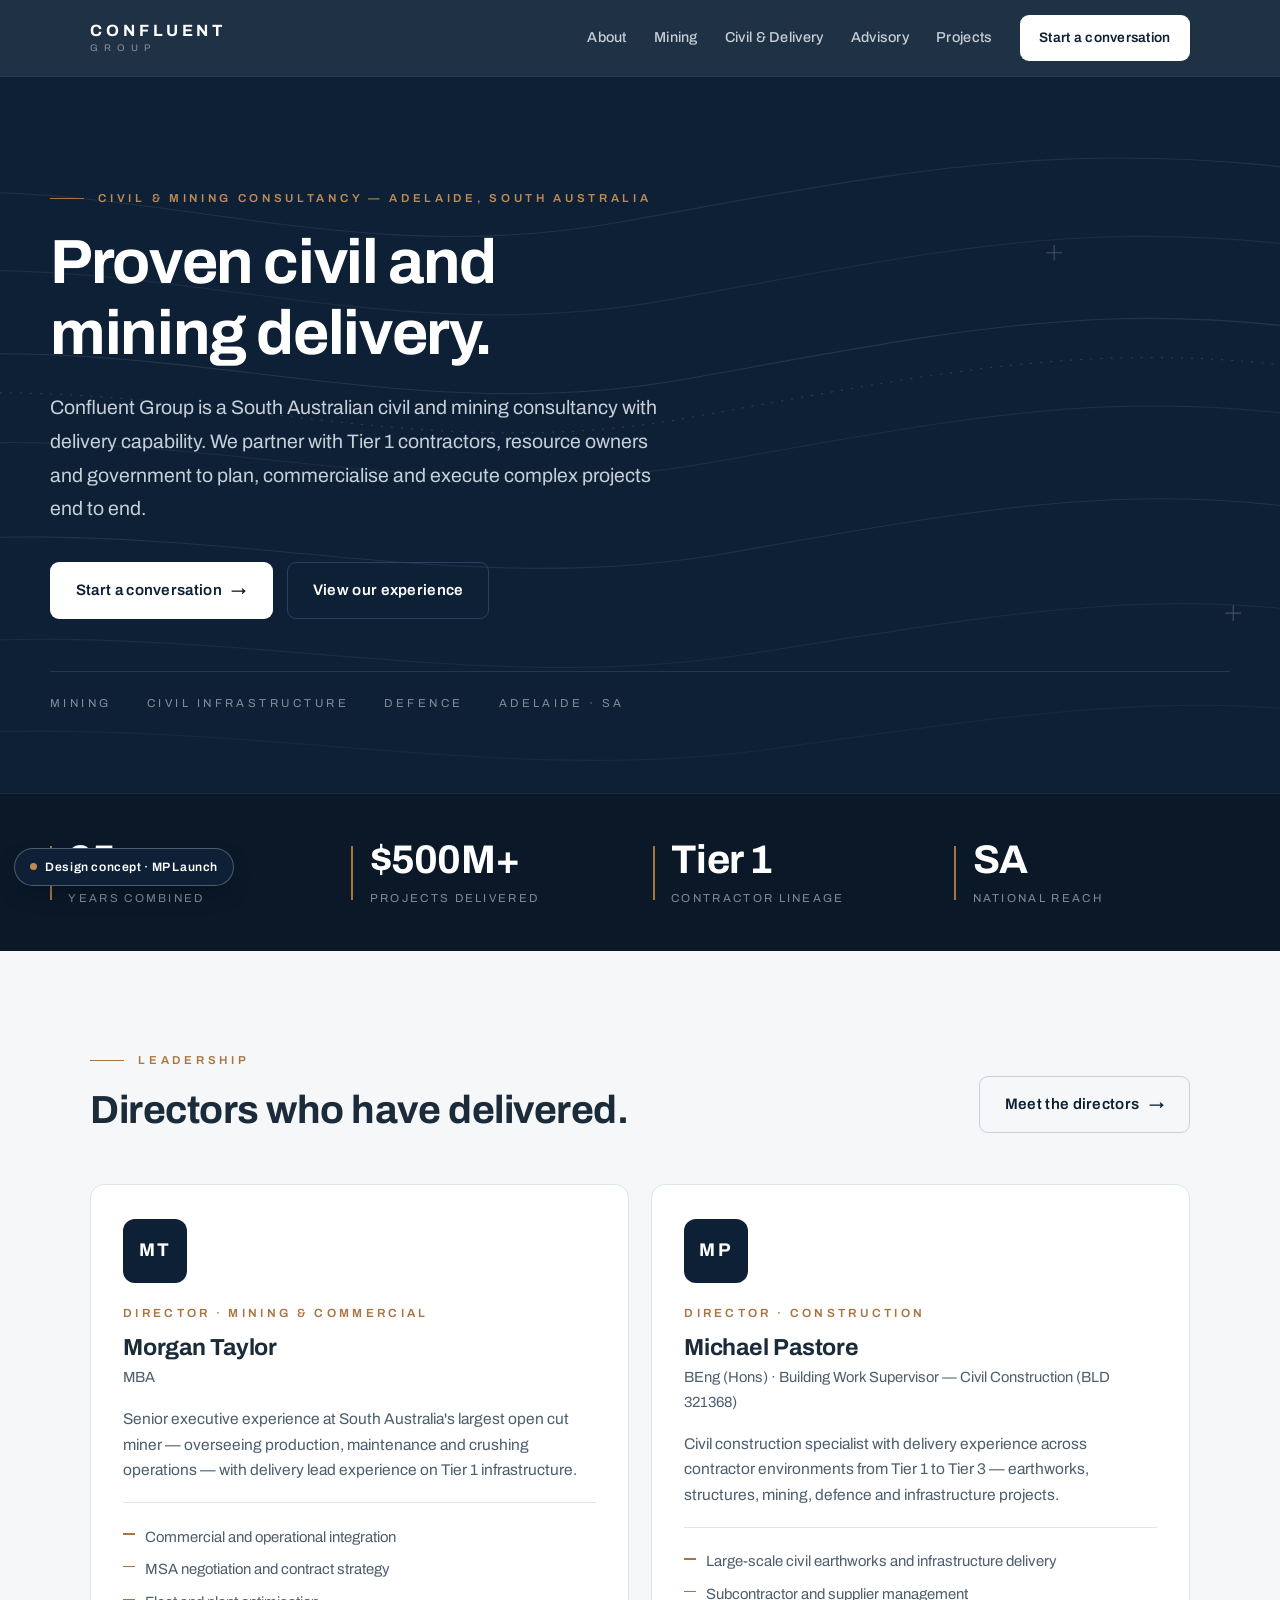
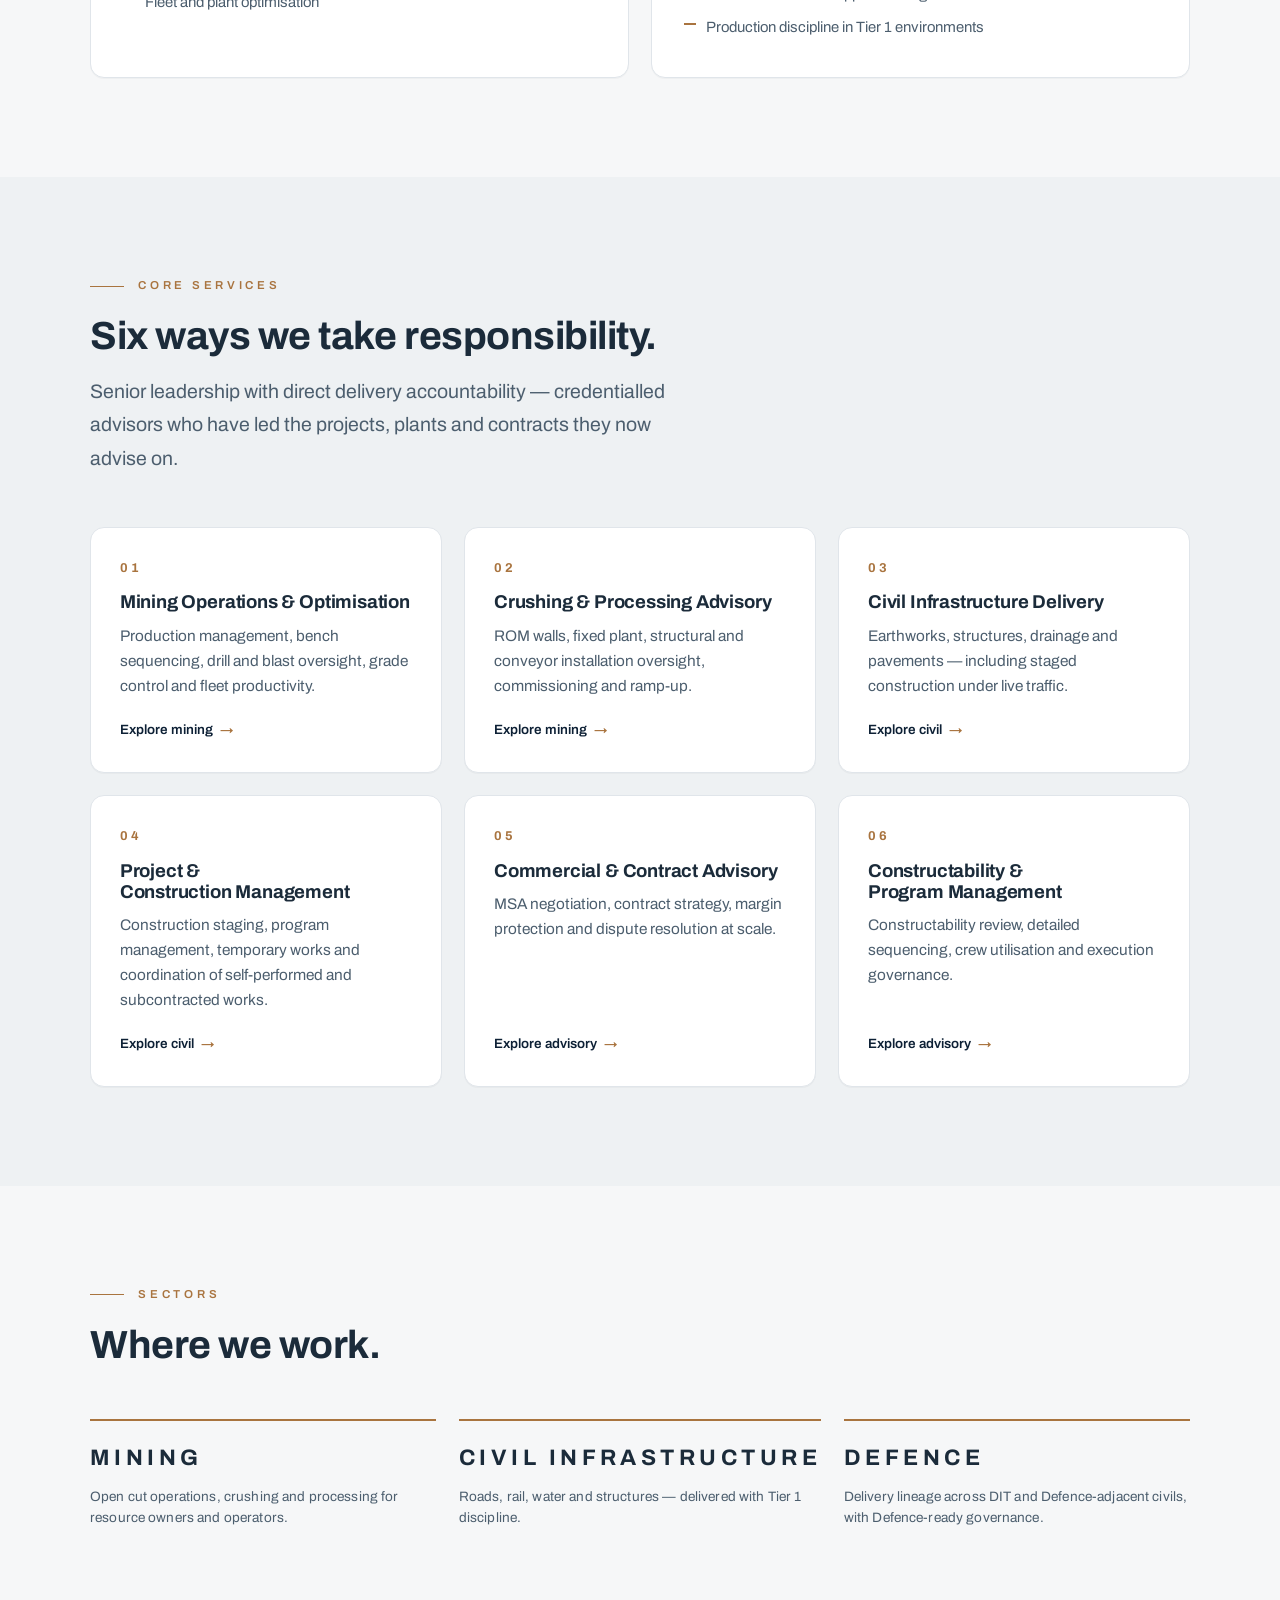
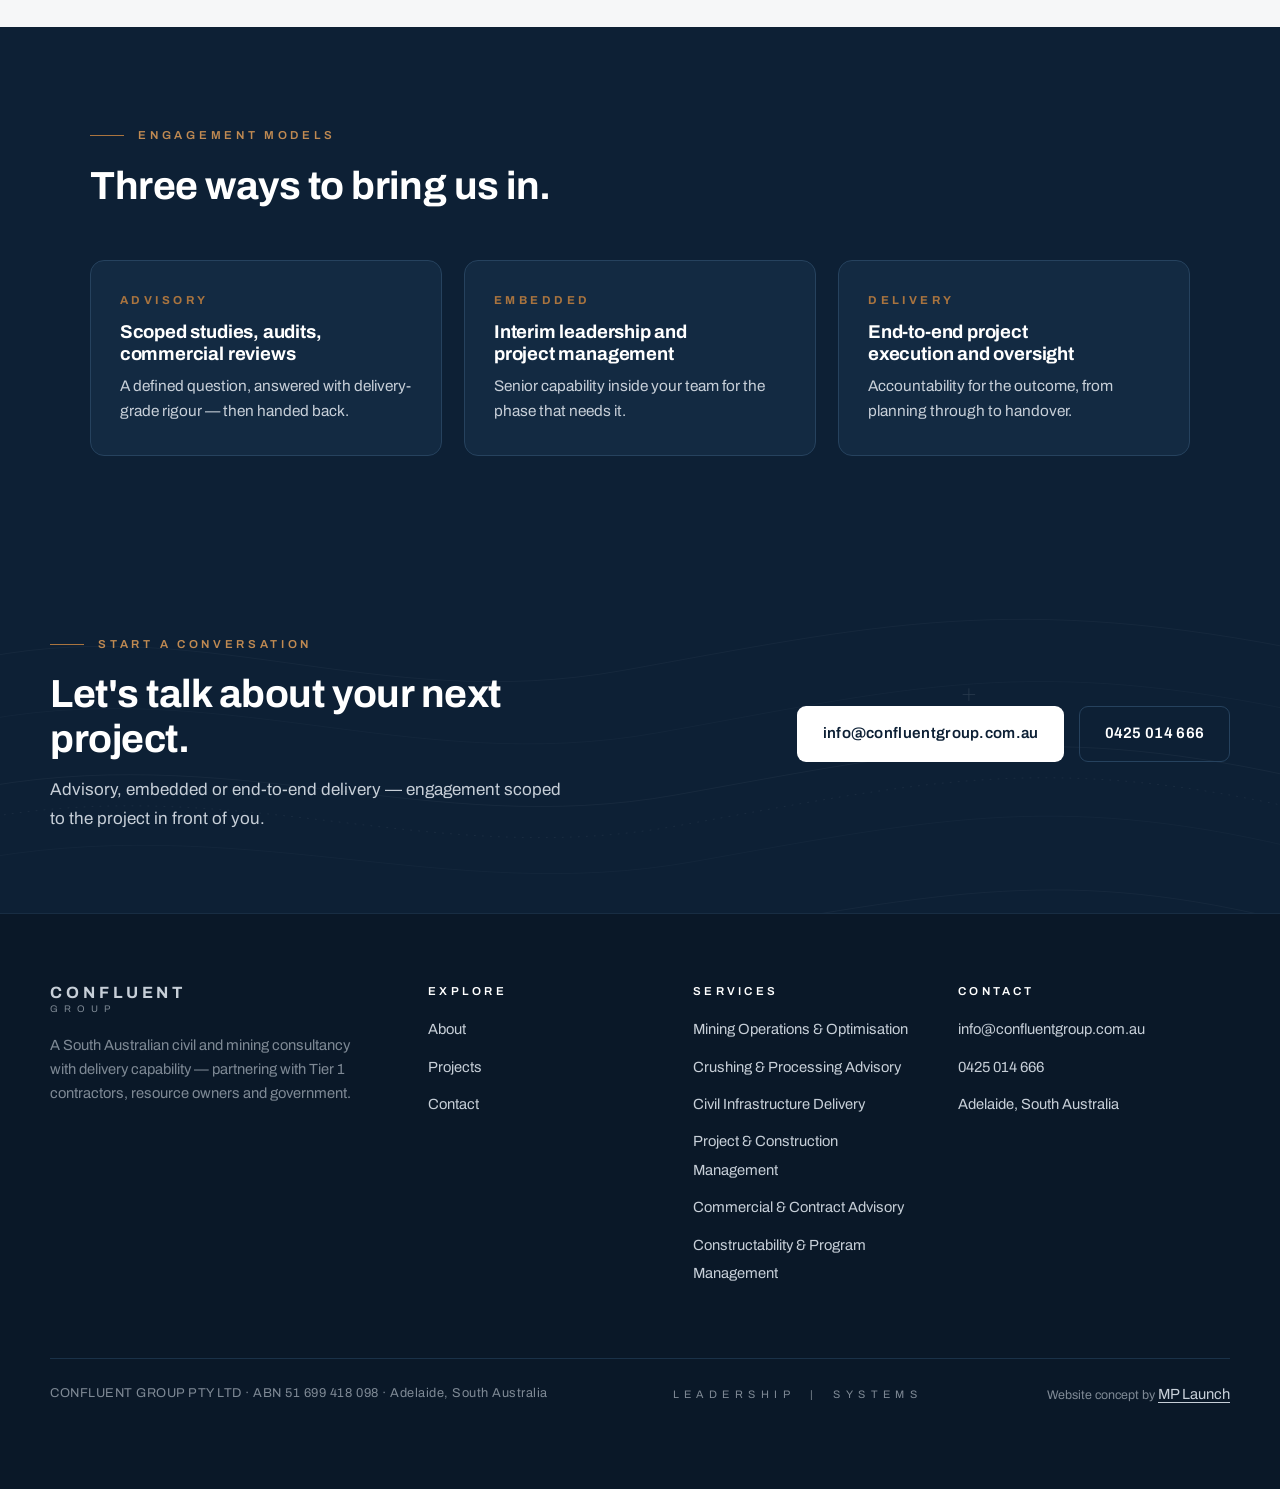
==== commit 350983ca: "Promote directors above services on homepage; add strengths to director cards" ====
--- a/index.html
+++ b/index.html
@@ -80,6 +80,41 @@
 <section class="sec">
   <div class="wrap">
     <div class="sec-head">
+      <div data-r><p class="eyebrow">Leadership</p><h2 class="h-sec">Directors who have delivered.</h2></div>
+      <a class="btn btn-ghost-dark" href="about.html" data-r>Meet the directors <span class="arr">&rarr;</span></a>
+    </div>
+    <div class="dir">
+      <div class="card dir-card" data-r>
+        <div class="monogram">MT</div>
+        <span class="role">Director &middot; Mining &amp; Commercial</span>
+        <h3>Morgan Taylor</h3>
+        <p class="cred">MBA</p>
+        <p class="bio">Senior executive experience at South Australia's largest open cut miner — overseeing production, maintenance and crushing operations — with delivery lead experience on Tier&nbsp;1 infrastructure.</p>
+        <ul class="str">
+          <li>Commercial and operational integration</li>
+          <li>MSA negotiation and contract strategy</li>
+          <li>Fleet and plant optimisation</li>
+        </ul>
+      </div>
+      <div class="card dir-card" data-r data-d="1">
+        <div class="monogram">MP</div>
+        <span class="role">Director &middot; Construction</span>
+        <h3>Michael Pastore</h3>
+        <p class="cred">BEng (Hons) &middot; Building Work Supervisor — Civil Construction (BLD 321368)</p>
+        <p class="bio">Civil construction specialist with delivery experience across contractor environments from Tier&nbsp;1 to Tier&nbsp;3 — earthworks, structures, mining, defence and infrastructure projects.</p>
+        <ul class="str">
+          <li>Large-scale civil earthworks and infrastructure delivery</li>
+          <li>Subcontractor and supplier management</li>
+          <li>Production discipline in Tier&nbsp;1 environments</li>
+        </ul>
+      </div>
+    </div>
+  </div>
+</section>
+
+<section class="sec sec-tint">
+  <div class="wrap">
+    <div class="sec-head">
       <div data-r>
         <p class="eyebrow">Core services</p>
         <h2 class="h-sec">Six ways we take responsibility.</h2>
@@ -97,7 +132,7 @@
   </div>
 </section>
 
-<section class="sec sec-tint">
+<section class="sec">
   <div class="wrap">
     <div class="sec-head"><div data-r><p class="eyebrow">Sectors</p><h2 class="h-sec">Where we work.</h2></div></div>
     <div class="sectors">
@@ -120,30 +155,6 @@
   </div>
 </section>
 
-<section class="sec">
-  <div class="wrap">
-    <div class="sec-head">
-      <div data-r><p class="eyebrow">Leadership</p><h2 class="h-sec">Directors who have delivered.</h2></div>
-      <a class="btn btn-ghost-dark" href="about.html" data-r>Meet the directors <span class="arr">&rarr;</span></a>
-    </div>
-    <div class="dir">
-      <div class="card dir-card" data-r>
-        <div class="monogram">MT</div>
-        <span class="role">Director &middot; Mining &amp; Commercial</span>
-        <h3>Morgan Taylor</h3>
-        <p class="cred">MBA</p>
-        <p class="bio">Senior executive experience at South Australia's largest open cut miner — overseeing production, maintenance and crushing operations — with delivery lead experience on Tier&nbsp;1 infrastructure.</p>
-      </div>
-      <div class="card dir-card" data-r data-d="1">
-        <div class="monogram">MP</div>
-        <span class="role">Director &middot; Construction</span>
-        <h3>Michael Pastore</h3>
-        <p class="cred">BEng (Hons) &middot; Building Work Supervisor — Civil Construction (BLD 321368)</p>
-        <p class="bio">Civil construction specialist with delivery experience across contractor environments from Tier&nbsp;1 to Tier&nbsp;3 — earthworks, structures, mining, defence and infrastructure projects.</p>
-      </div>
-    </div>
-  </div>
-</section>
 
 <section class="cta-band on-navy">
   <div class="art" style="position:absolute;inset:0;opacity:.5">
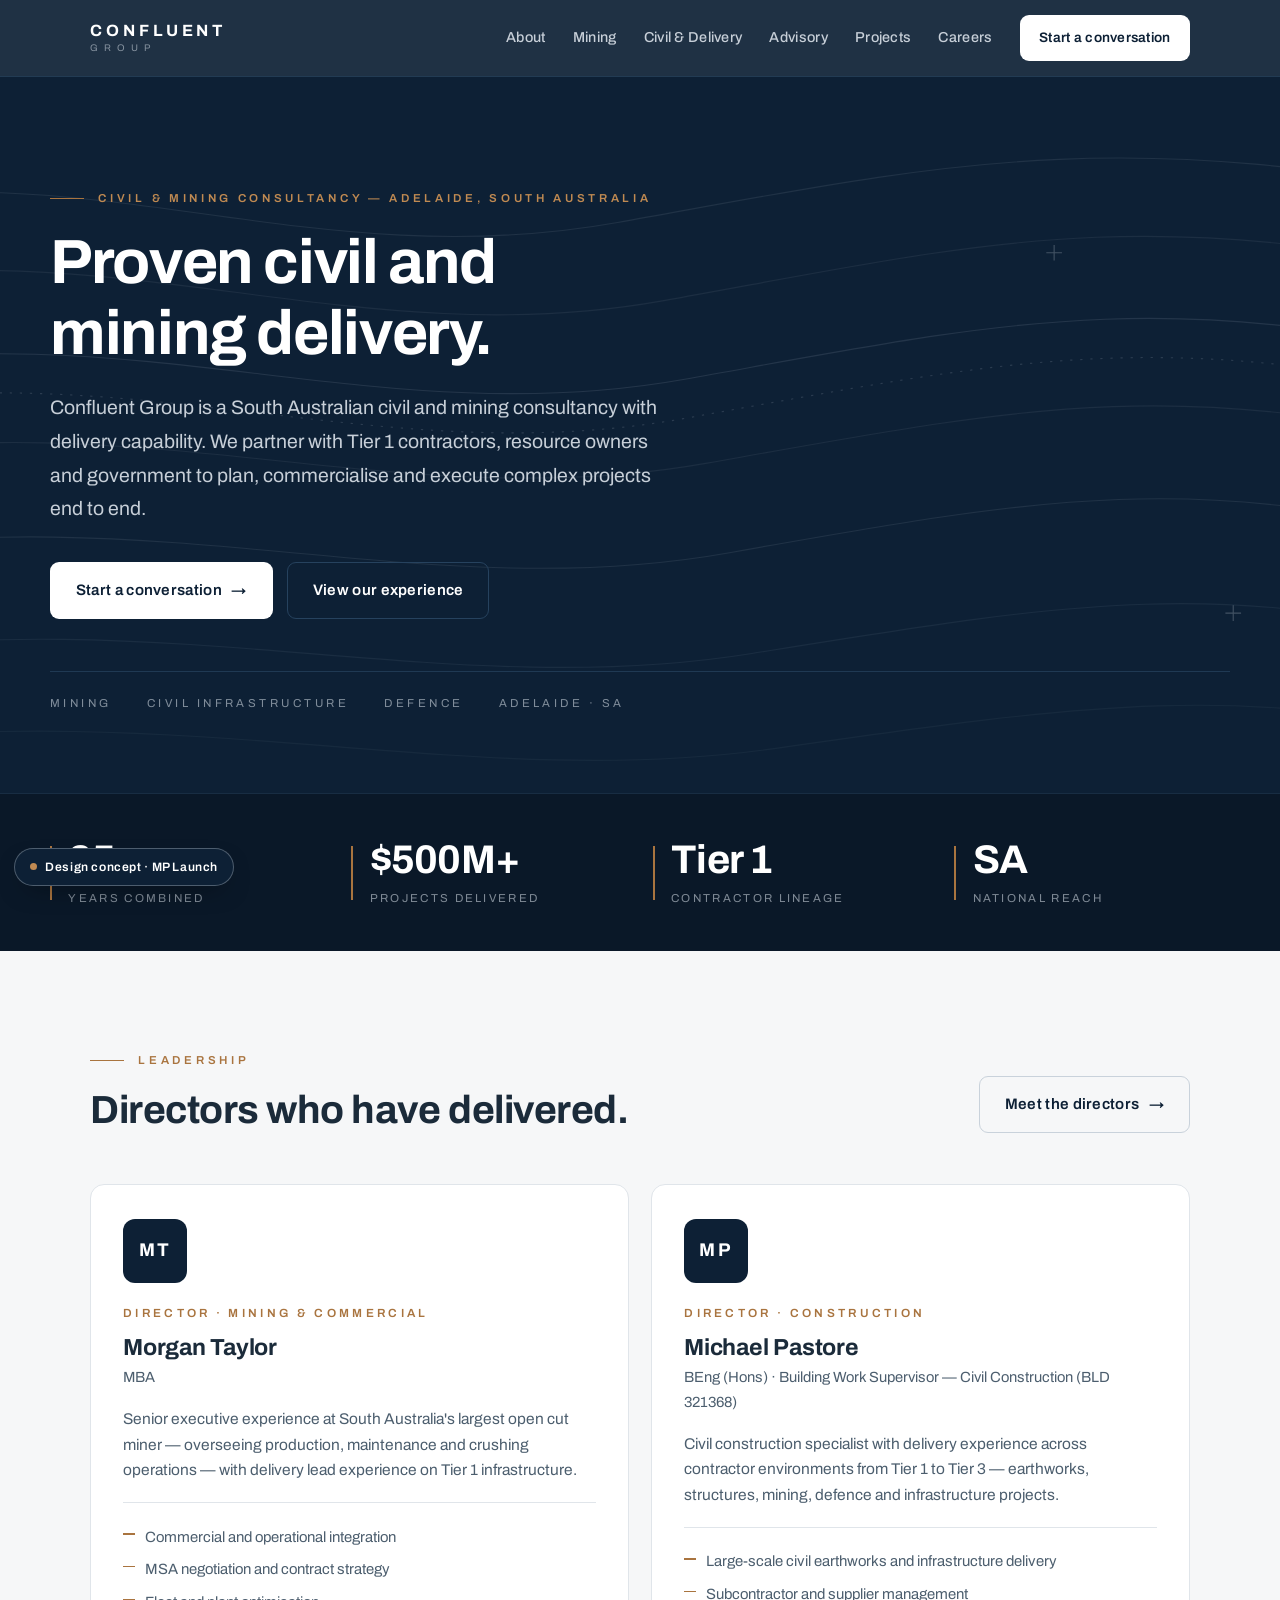
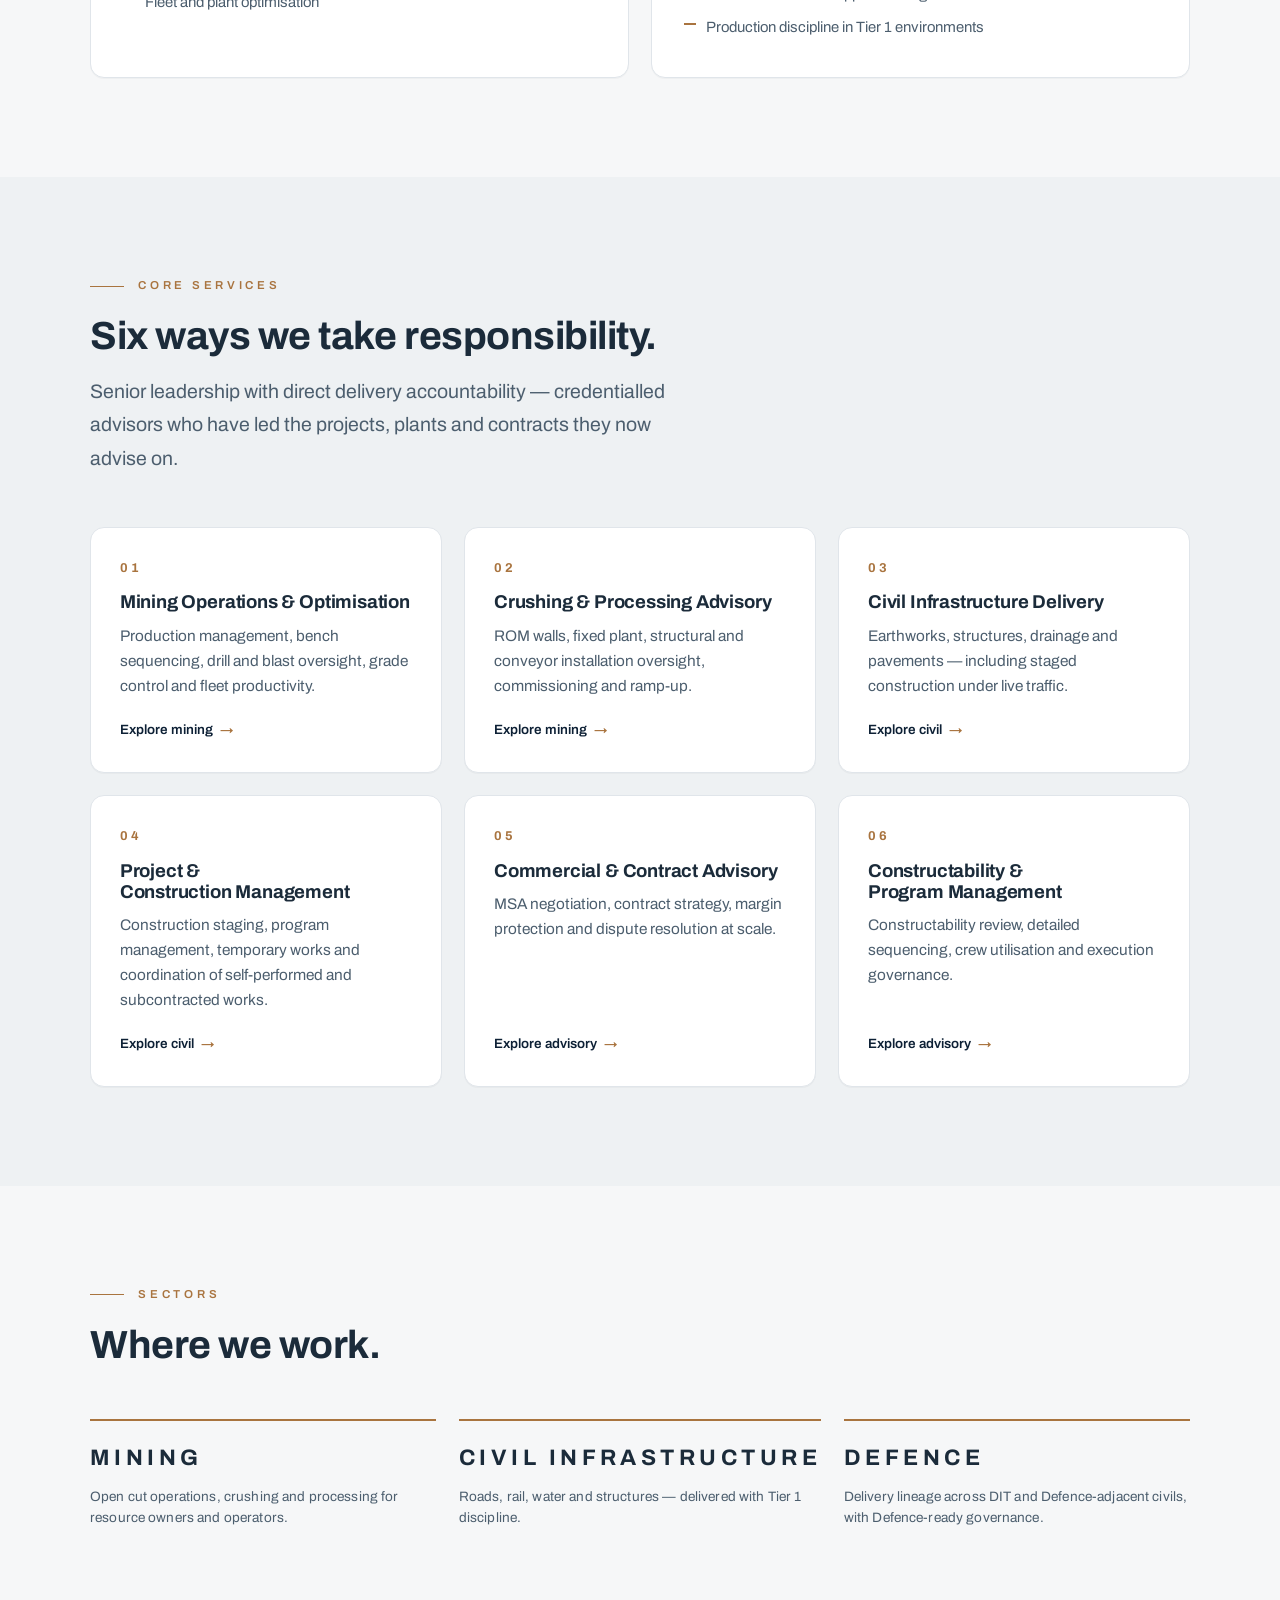
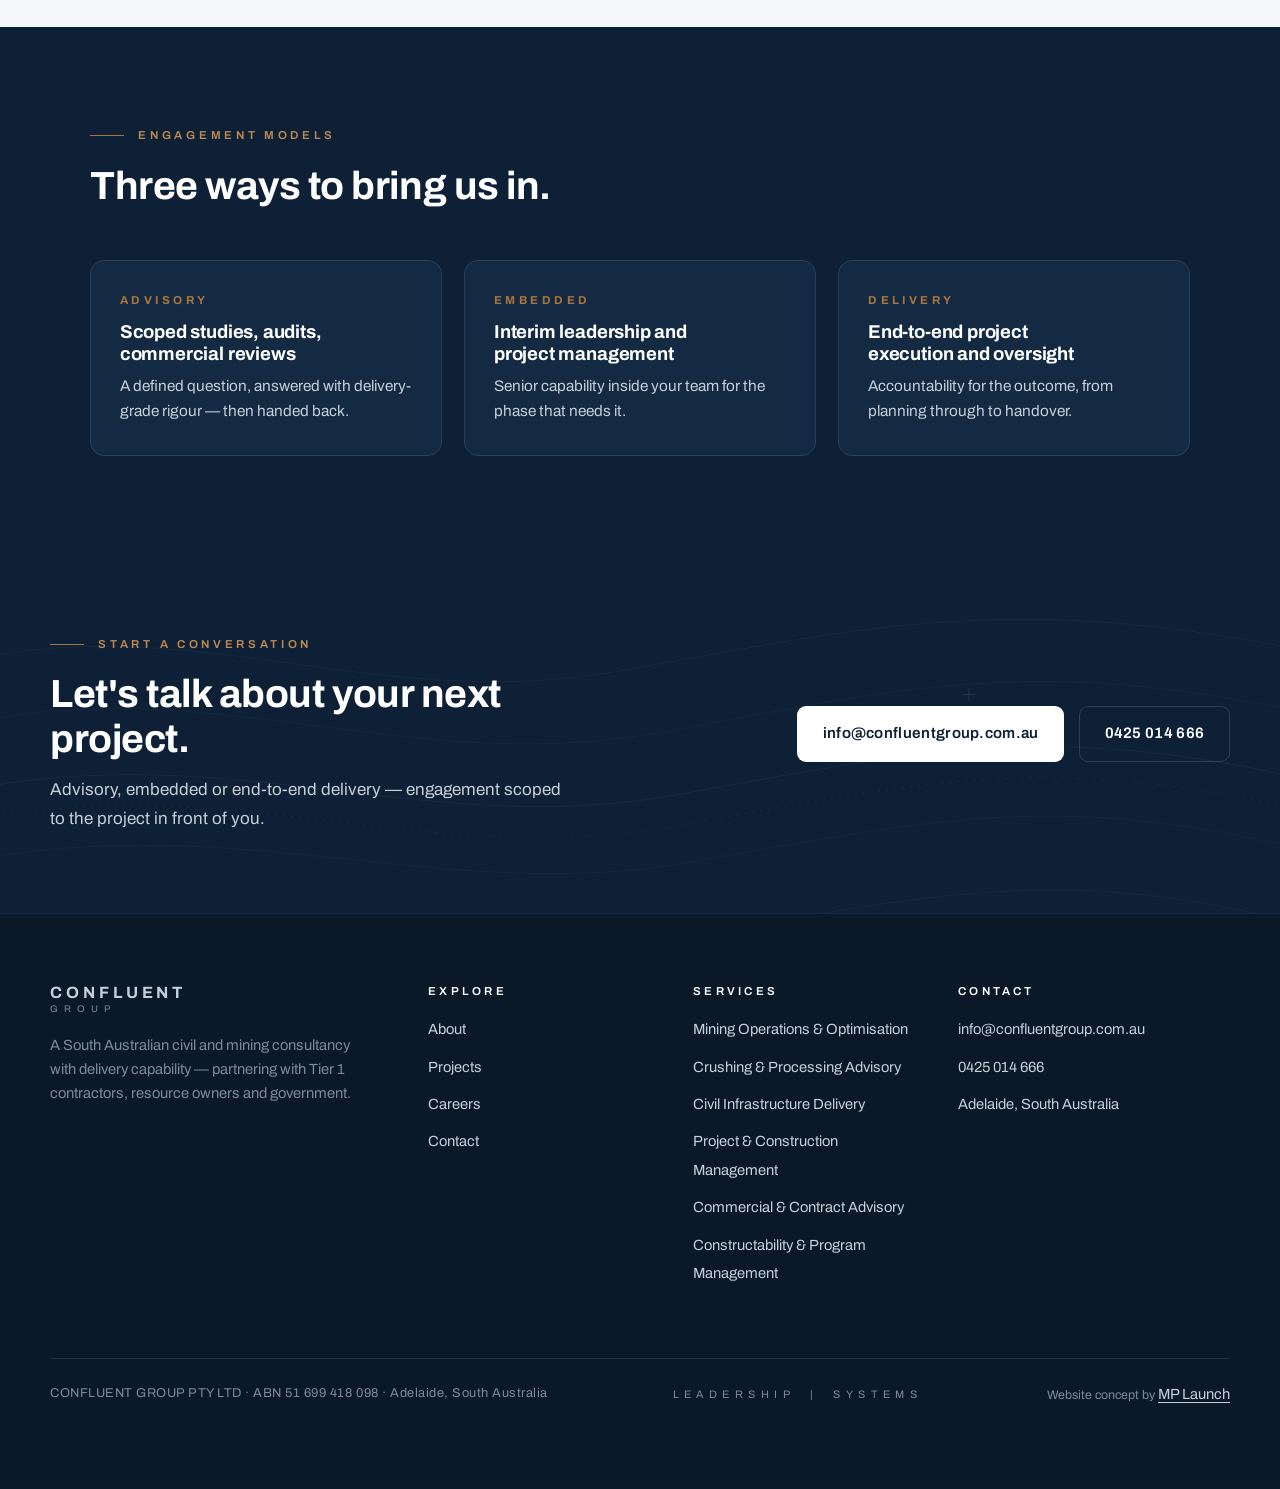
==== commit 5c441f2e: "Careers page — advertised positions, example listing (design preview), EOI form" ====
--- a/index.html
+++ b/index.html
@@ -30,6 +30,7 @@
       <a class="lnk" href="civil.html">Civil &amp; Delivery</a>
       <a class="lnk" href="advisory.html">Advisory</a>
       <a class="lnk" href="projects.html">Projects</a>
+      <a class="lnk" href="careers.html">Careers</a>
       <a class="btn btn-light" href="contact.html">Start a conversation</a>
     </nav>
   </div>
@@ -200,6 +201,7 @@
       <ul>
         <li><a href="about.html">About</a></li>
         <li><a href="projects.html">Projects</a></li>
+        <li><a href="careers.html">Careers</a></li>
         <li><a href="contact.html">Contact</a></li>
       </ul>
     </div>
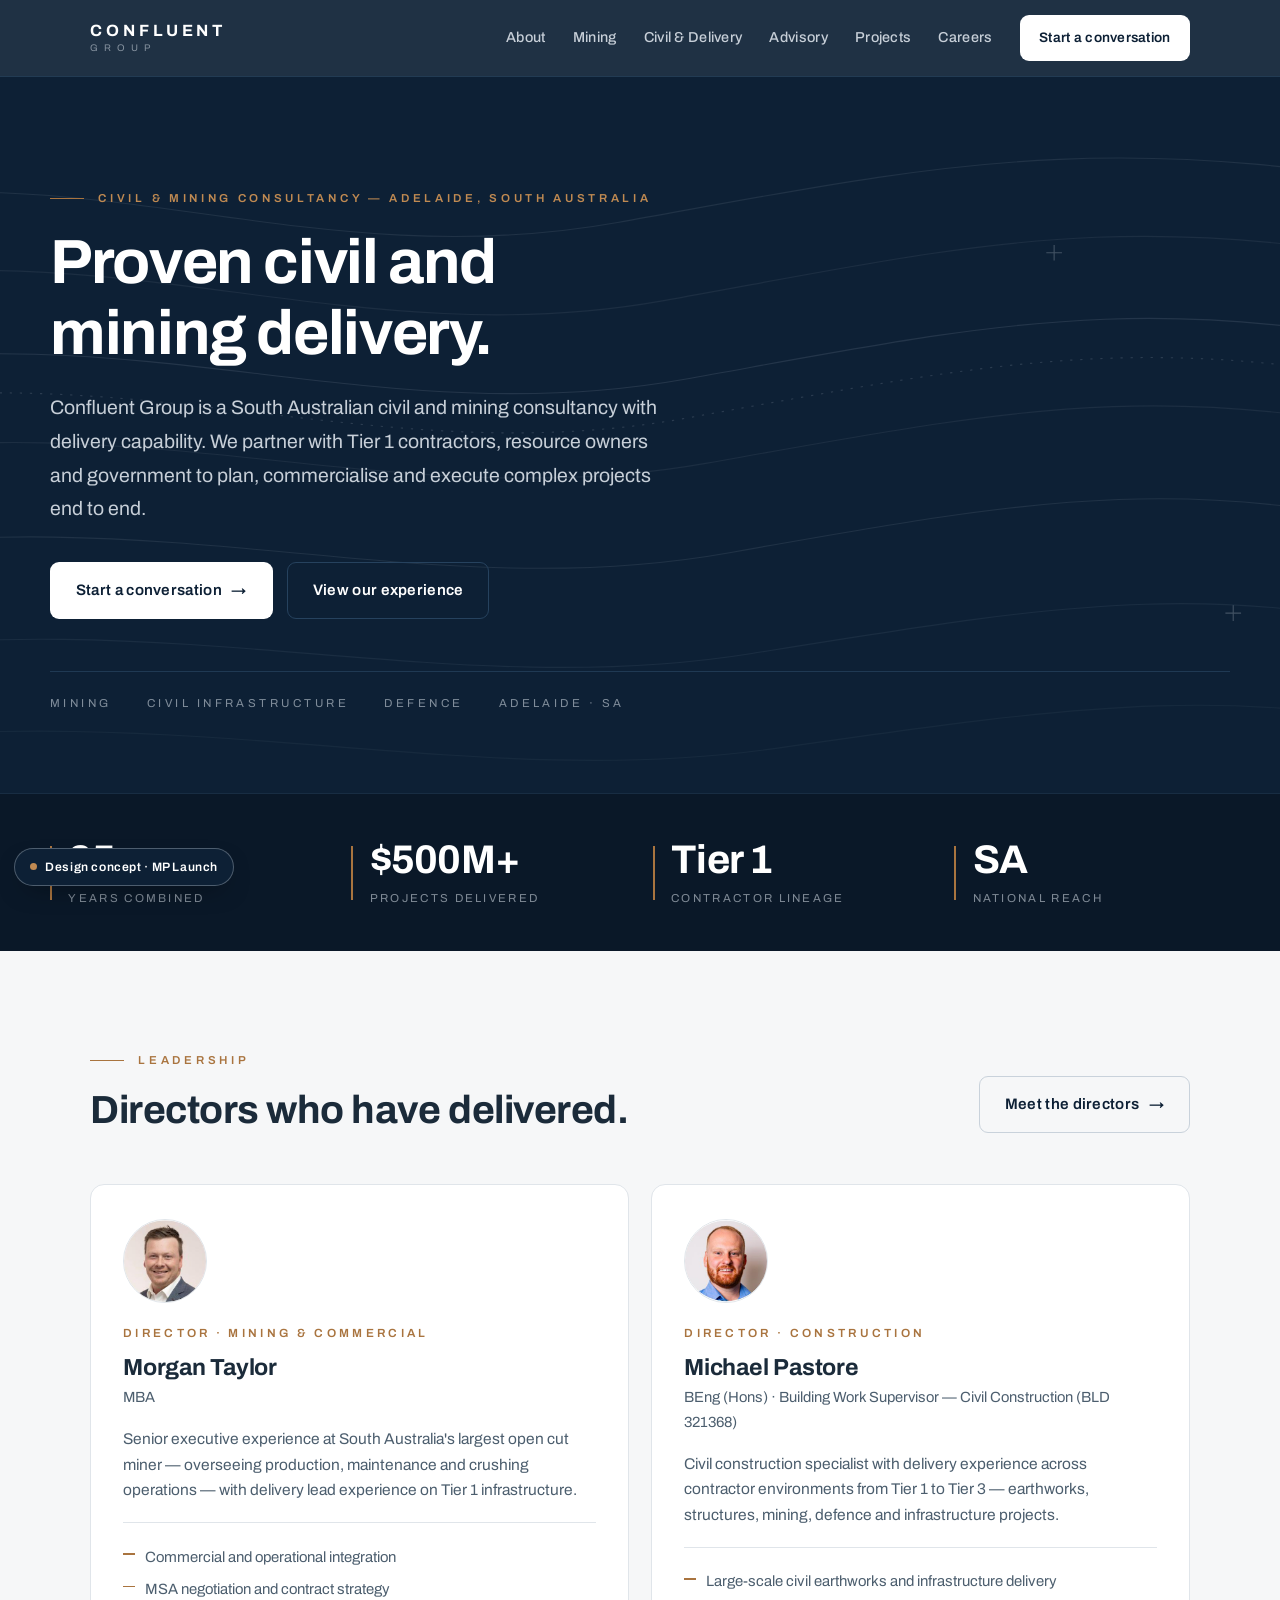
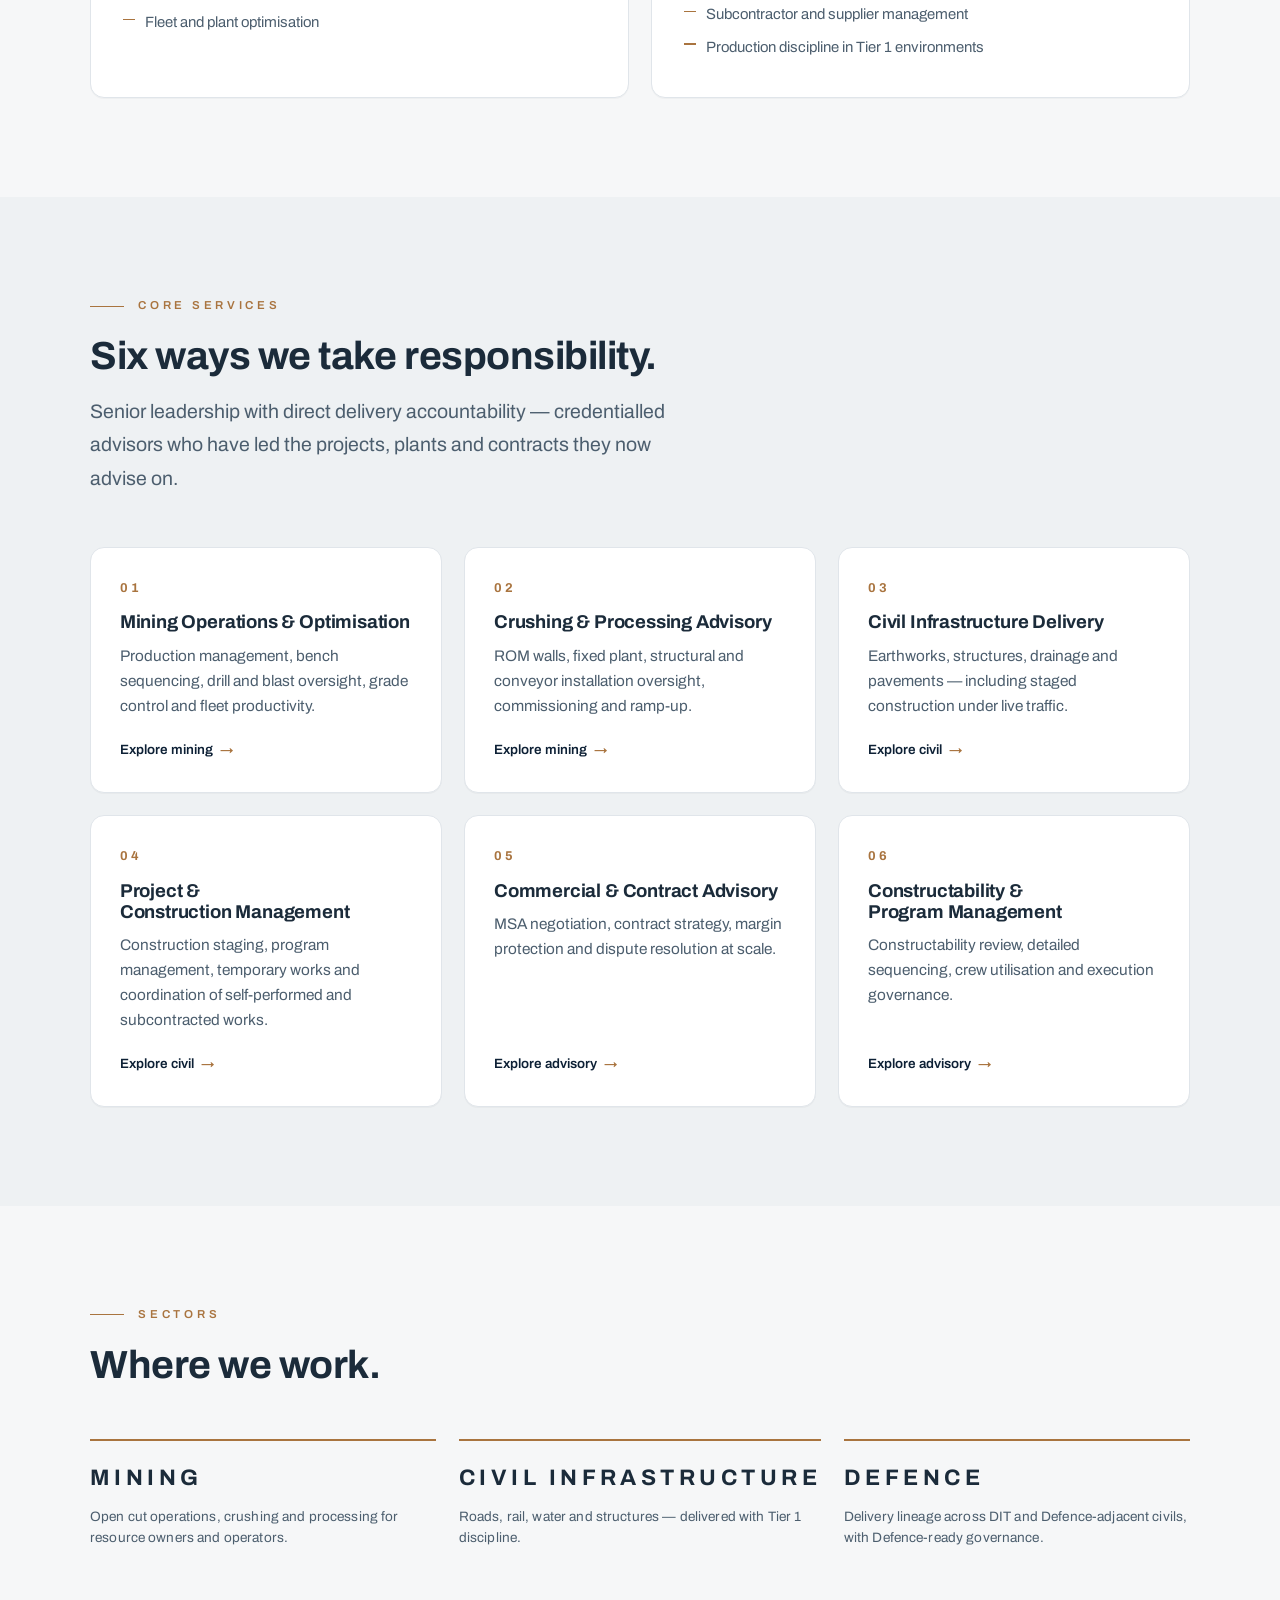
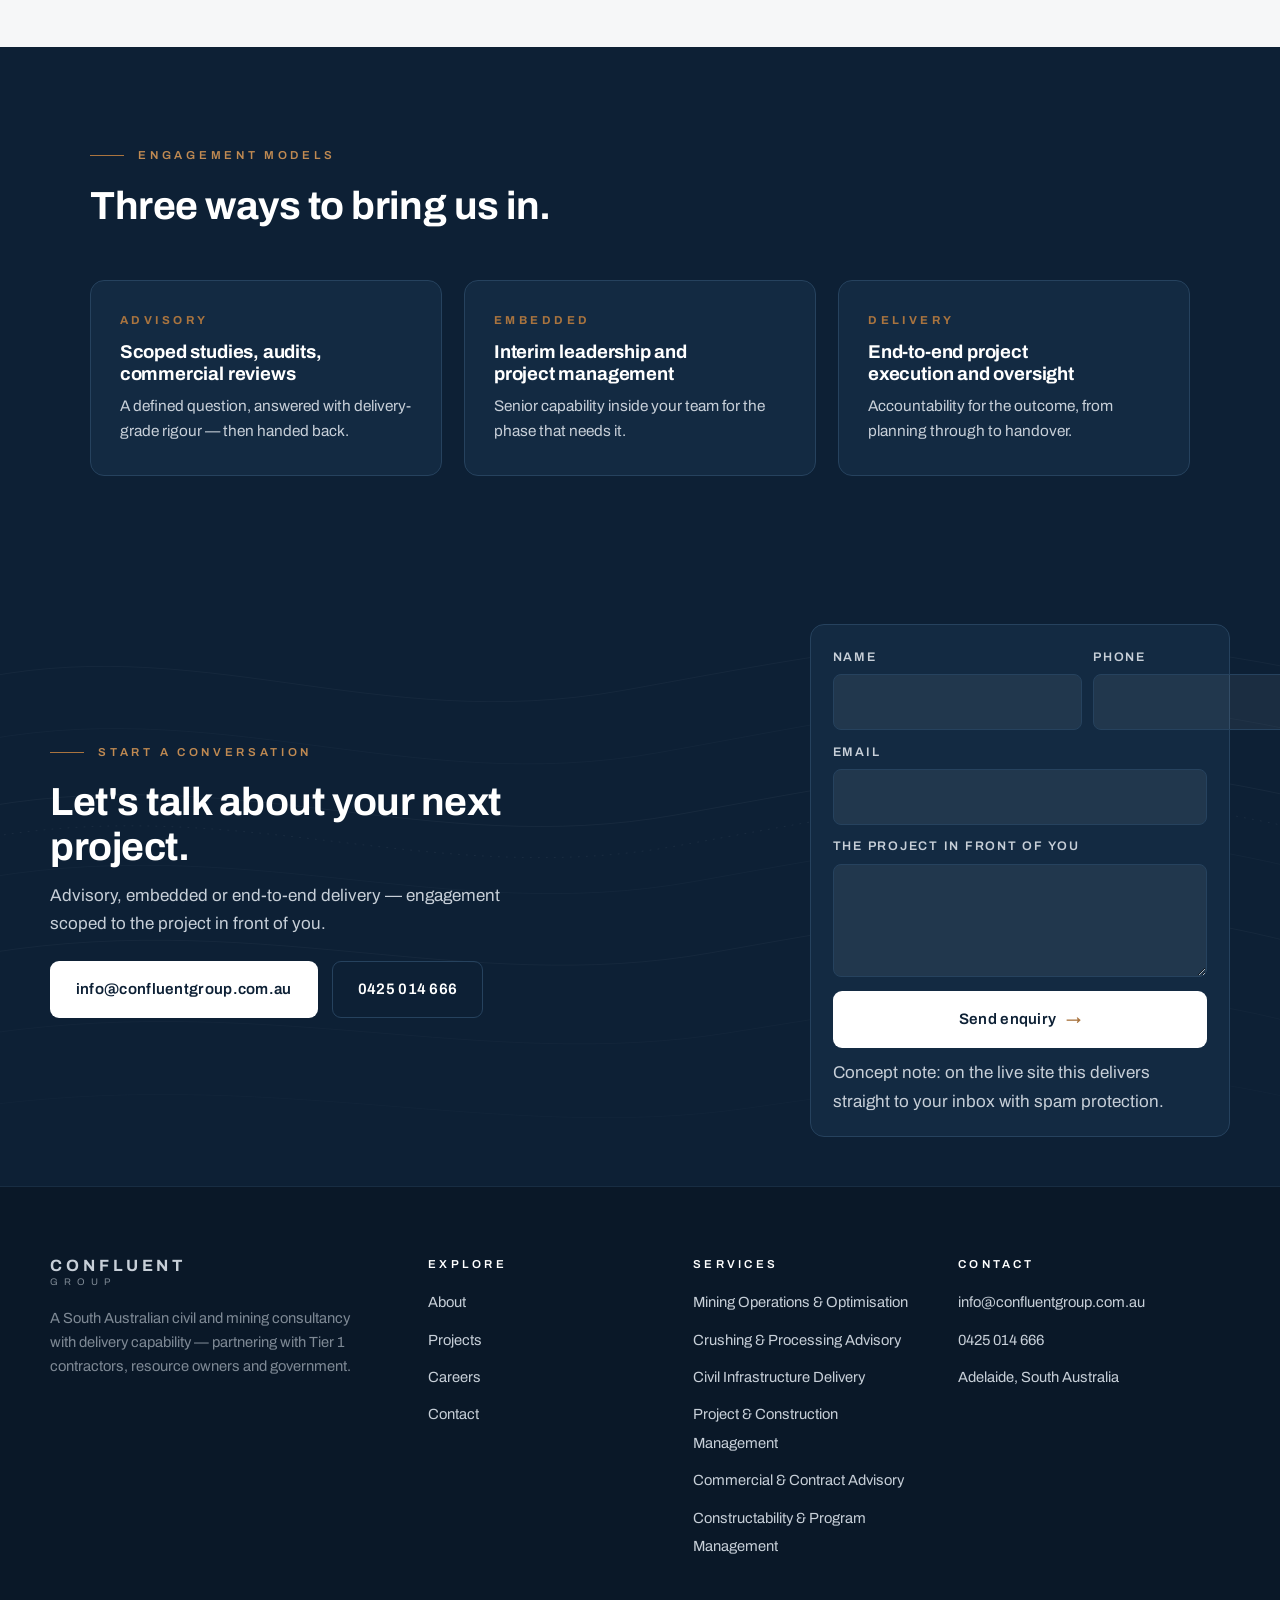
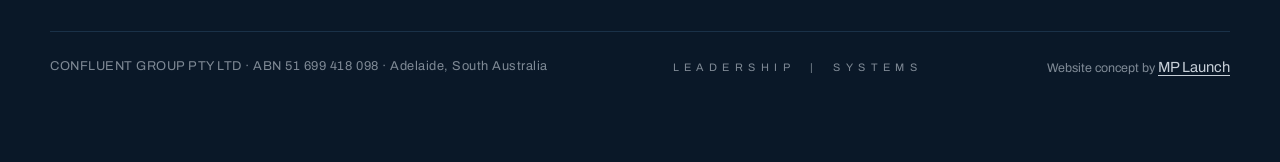
==== commit 78a2de1b: "Real director headshots from capability statement; tighter CTA band with lead form" ====
--- a/index.html
+++ b/index.html
@@ -86,7 +86,7 @@
     </div>
     <div class="dir">
       <div class="card dir-card" data-r>
-        <div class="monogram">MT</div>
+        <img class="headshot" src="assets/morgan-taylor.jpg" alt="Morgan Taylor" width="512" height="512" loading="lazy" decoding="async">
         <span class="role">Director &middot; Mining &amp; Commercial</span>
         <h3>Morgan Taylor</h3>
         <p class="cred">MBA</p>
@@ -98,7 +98,7 @@
         </ul>
       </div>
       <div class="card dir-card" data-r data-d="1">
-        <div class="monogram">MP</div>
+        <img class="headshot" src="assets/michael-pastore.jpg" alt="Michael Pastore" width="512" height="512" loading="lazy" decoding="async">
         <span class="role">Director &middot; Construction</span>
         <h3>Michael Pastore</h3>
         <p class="cred">BEng (Hons) &middot; Building Work Supervisor — Civil Construction (BLD 321368)</p>
@@ -177,14 +177,26 @@
   </g>
 </svg></div>
   <div class="wrap cta-in" style="position:relative">
-    <div data-r>
-      <p class="eyebrow">Start a conversation</p>
-      <h2 class="h-sec">Let's talk about your next project.</h2>
-      <p class="sub">Advisory, embedded or end-to-end delivery — engagement scoped to the project in front of you.</p>
-    </div>
-    <div class="cta-actions" data-r data-d="1">
-      <a class="btn btn-light" href="mailto:info@confluentgroup.com.au">info@confluentgroup.com.au</a>
-      <a class="btn btn-ghost" href="tel:+61425014666">0425 014 666</a>
+    <div class="cta-copy">
+      <div data-r>
+        <p class="eyebrow">Start a conversation</p>
+        <h2 class="h-sec">Let's talk about your next project.</h2>
+        <p class="sub">Advisory, embedded or end-to-end delivery — engagement scoped to the project in front of you.</p>
+      </div>
+      <div class="cta-actions" data-r data-d="1">
+        <a class="btn btn-light" href="mailto:info@confluentgroup.com.au">info@confluentgroup.com.au</a>
+        <a class="btn btn-ghost" href="tel:+61425014666">0425 014 666</a>
+      </div>
+    </div>
+    <div class="cta-form" data-r data-d="1">
+      <div class="f-row">
+        <div class="f-field"><label for="q-name">Name</label><input id="q-name" type="text" autocomplete="name"></div>
+        <div class="f-field"><label for="q-phone">Phone</label><input id="q-phone" type="tel" autocomplete="tel"></div>
+      </div>
+      <div class="f-field"><label for="q-email">Email</label><input id="q-email" type="email" autocomplete="email"></div>
+      <div class="f-field"><label for="q-msg">The project in front of you</label><textarea id="q-msg" rows="3"></textarea></div>
+      <a class="btn btn-solid" href="mailto:info@confluentgroup.com.au?subject=Project%20enquiry%20%E2%80%94%20via%20confluentgroup.com.au">Send enquiry <span class="arr">&rarr;</span></a>
+      <p class="fnote">Concept note: on the live site this delivers straight to your inbox with spam protection.</p>
     </div>
   </div>
 </section>
--- a/styles.css
+++ b/styles.css
@@ -193,6 +193,11 @@
   font-weight:700;font-size:1.15rem;letter-spacing:.12em;margin-bottom:1.3rem;
 }
 .on-navy .dir-card .monogram{background:#fff;color:var(--navy)}
+.dir-card .headshot{
+  width:84px;height:84px;border-radius:50%;object-fit:cover;display:block;
+  margin-bottom:1.3rem;border:1px solid var(--line);background:#fff;
+}
+.on-navy .dir-card .headshot{border-color:var(--line-navy)}
 
 /* ---------- checklist / systems ---------- */
 .sys{list-style:none;margin:0;padding:0;display:grid;grid-template-columns:1fr 1fr;gap:.9rem 2.2rem}
@@ -240,10 +245,38 @@
 
 /* ---------- CTA band ---------- */
 .cta-band{background:var(--navy);color:#fff;position:relative;overflow:hidden}
-.cta-in{padding:clamp(3.2rem,7vw,5rem) 0;display:flex;flex-wrap:wrap;align-items:center;justify-content:space-between;gap:2rem}
-.cta-in .h-sec{max-width:22ch}
-.cta-in .sub{margin-top:.9rem;color:var(--mist);max-width:52ch}
-.cta-actions{display:flex;flex-wrap:wrap;gap:.9rem}
+.cta-in{padding:clamp(2.2rem,4.2vw,3.1rem) 0;display:grid;grid-template-columns:1fr minmax(0,420px);align-items:center;gap:clamp(1.6rem,4vw,3rem)}
+.cta-in .h-sec{max-width:20ch}
+.cta-in .sub{margin-top:.75rem;color:var(--mist);max-width:46ch}
+.cta-actions{display:flex;flex-wrap:wrap;gap:.9rem;margin-top:1.4rem}
+.cta-form{
+  background:var(--navy-panel);border:1px solid var(--line-navy);border-radius:14px;
+  padding:1.35rem 1.35rem 1.2rem;
+}
+.cta-form .f-field{margin-bottom:.7rem}
+.cta-form .f-row{gap:.7rem}
+/* On navy the light-surface form styles invert: translucent fields, light submit. */
+.cta-form .f-field label{color:var(--mist)}
+.cta-form .f-field input,
+.cta-form .cta-form-ta,
+.cta-form .f-field textarea{
+  background:rgba(255,255,255,.06);border-color:var(--line-navy);color:#fff;
+}
+.cta-form .f-field input::placeholder,.cta-form .f-field textarea::placeholder{color:rgba(255,255,255,.45)}
+.cta-form .f-field input:focus,.cta-form .f-field textarea:focus{
+  outline:2px solid rgba(255,255,255,.55);outline-offset:1px;border-color:rgba(255,255,255,.55);
+  background:rgba(255,255,255,.10);
+}
+.cta-form .btn-solid{
+  width:100%;justify-content:center;margin-top:.2rem;
+  background:#fff;color:var(--navy);
+}
+.cta-form .btn-solid:hover{background:#EAEEF2;box-shadow:0 14px 30px -16px rgba(0,0,0,.55)}
+.cta-form .btn-solid .arr{color:var(--copper)}
+.cta-form .fnote{margin-top:.7rem;color:var(--mist)}
+@media(max-width:860px){
+  .cta-in{grid-template-columns:1fr}
+}
 
 /* ---------- contact ---------- */
 .contact-grid{display:grid;grid-template-columns:1fr 1fr;gap:clamp(1.8rem,4vw,3.2rem);align-items:start}
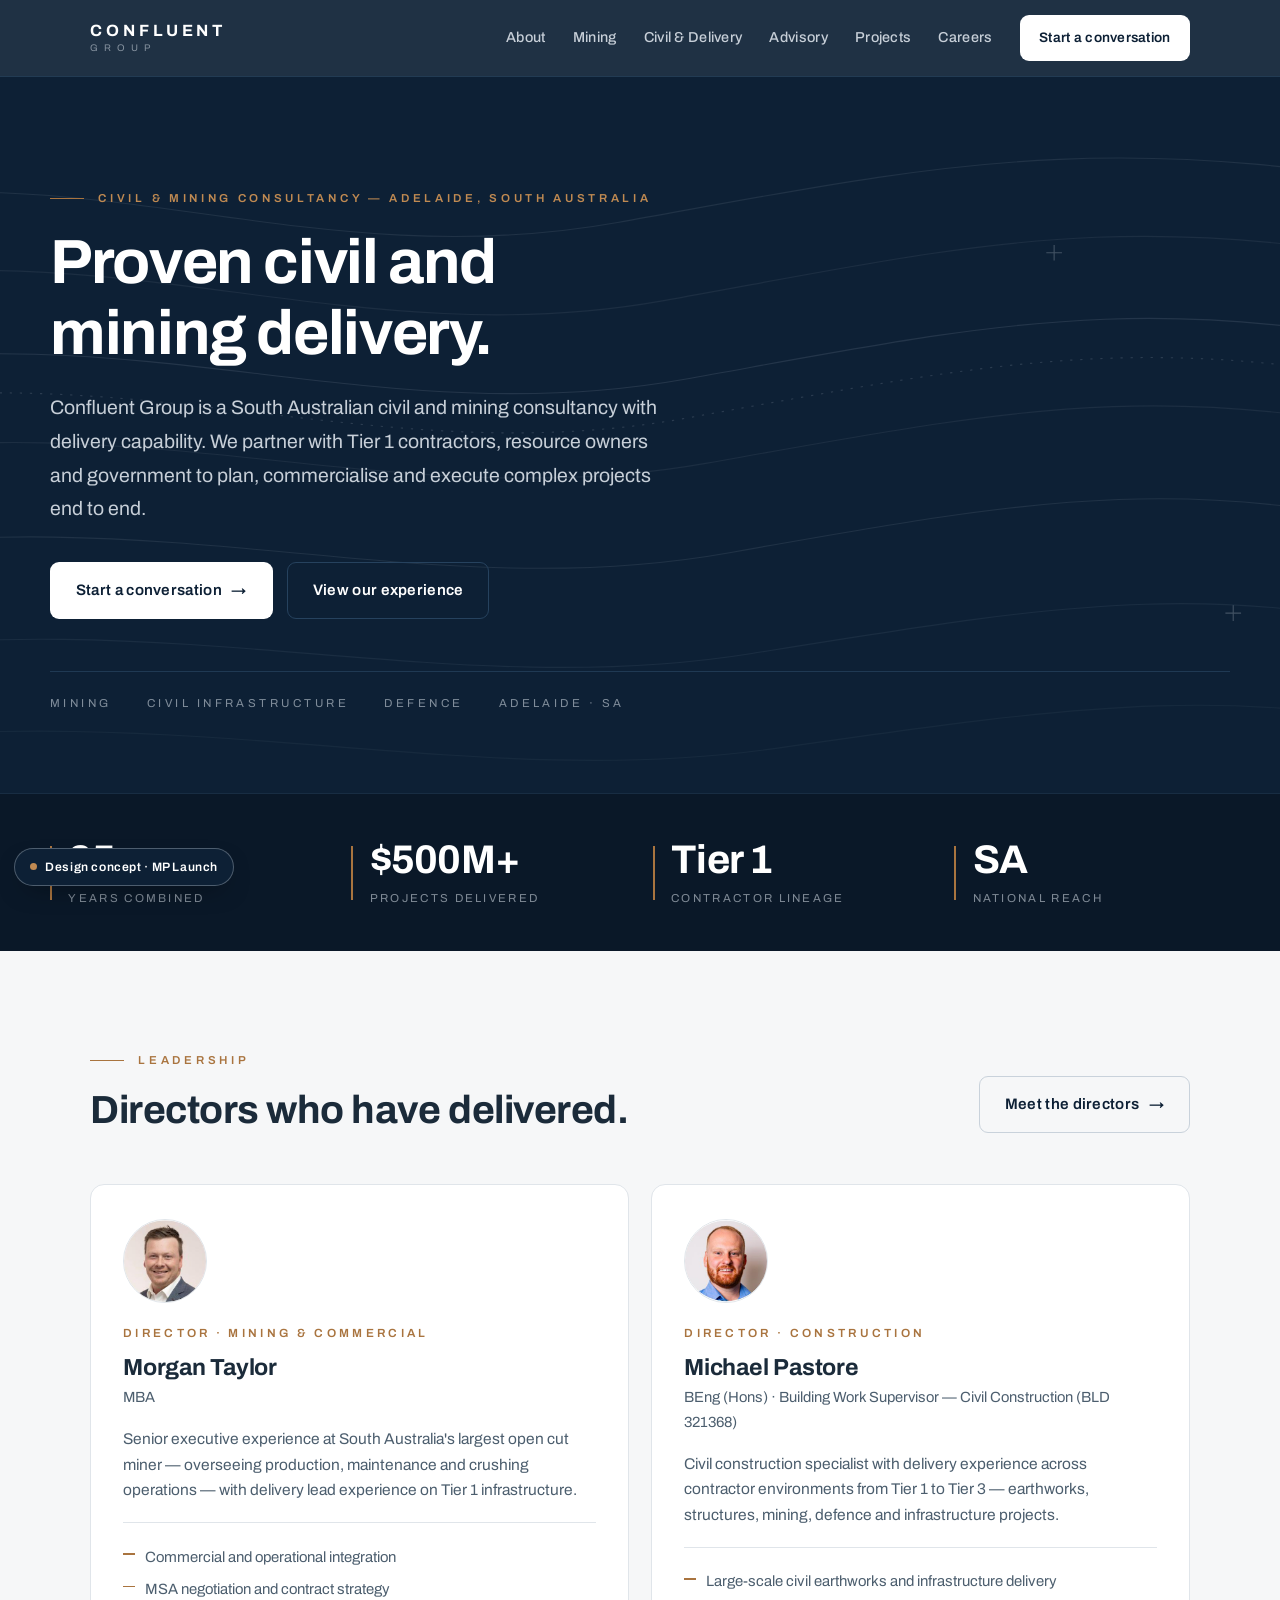
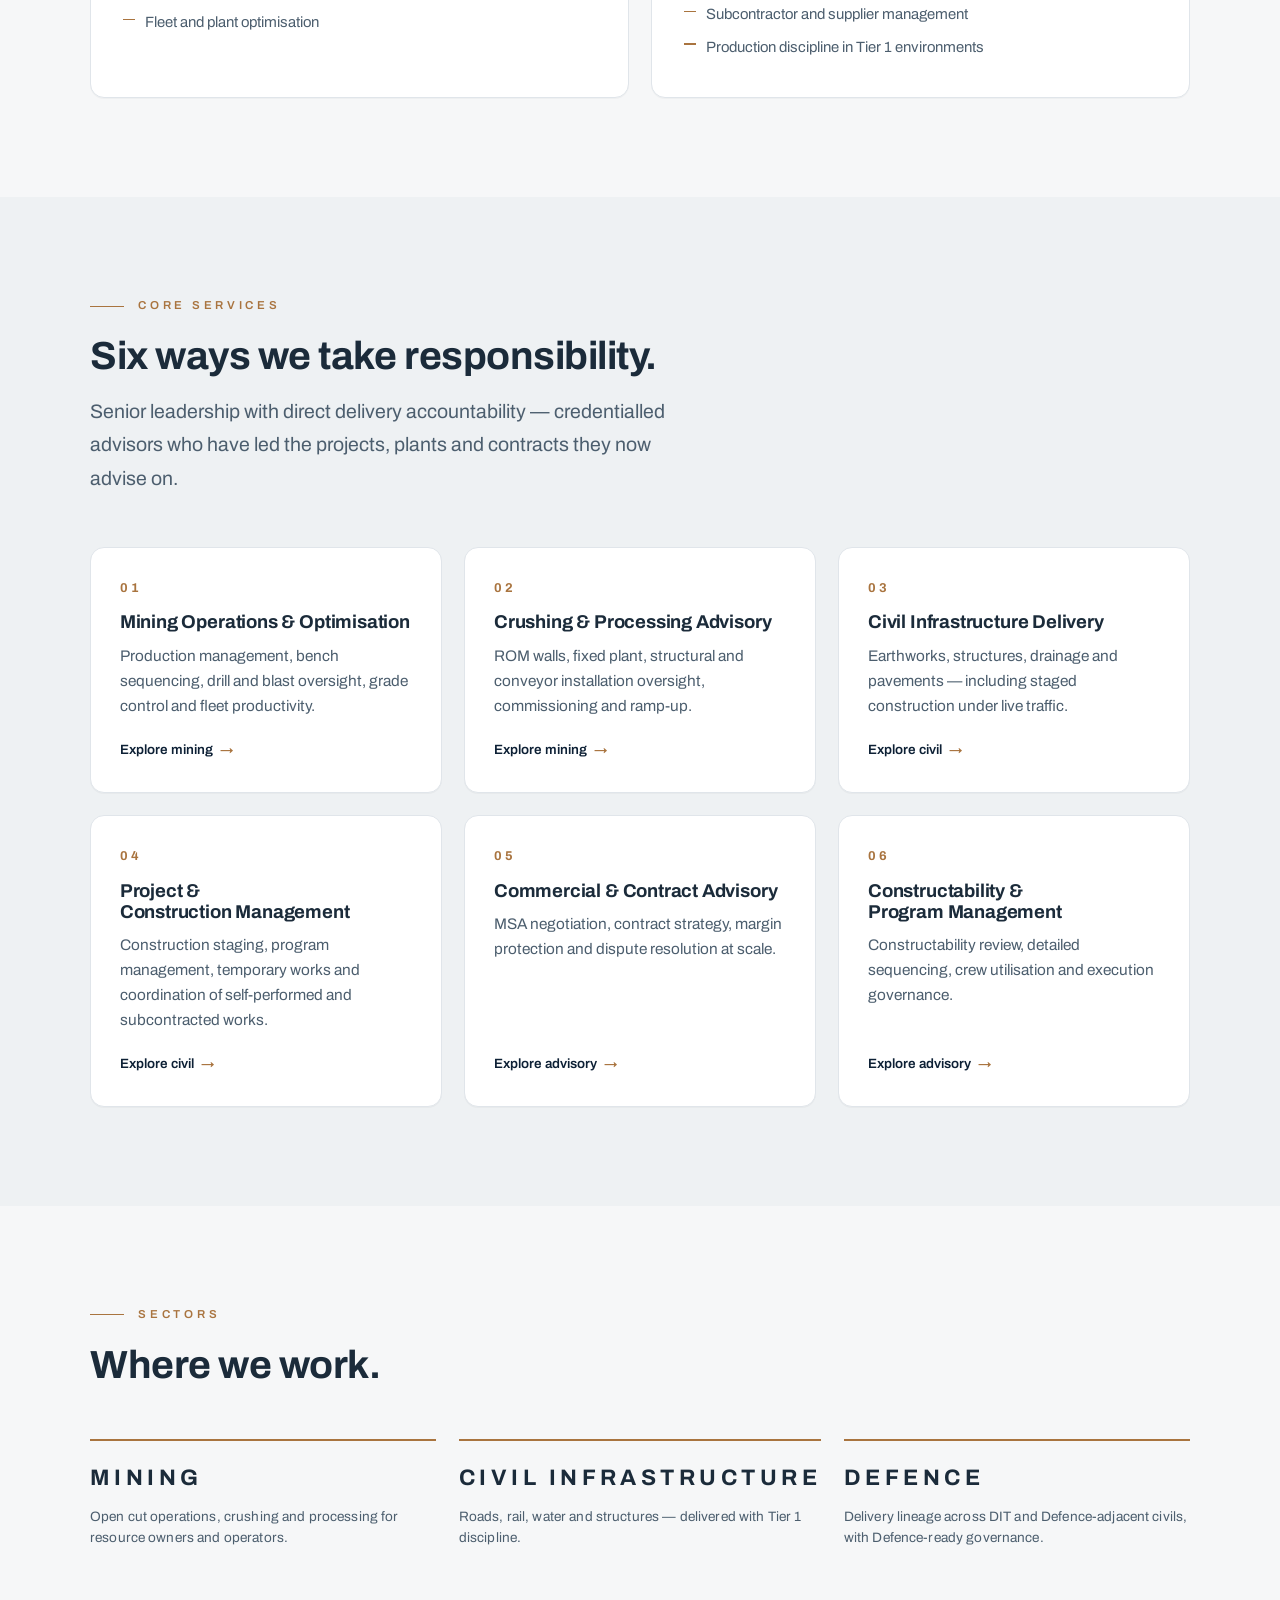
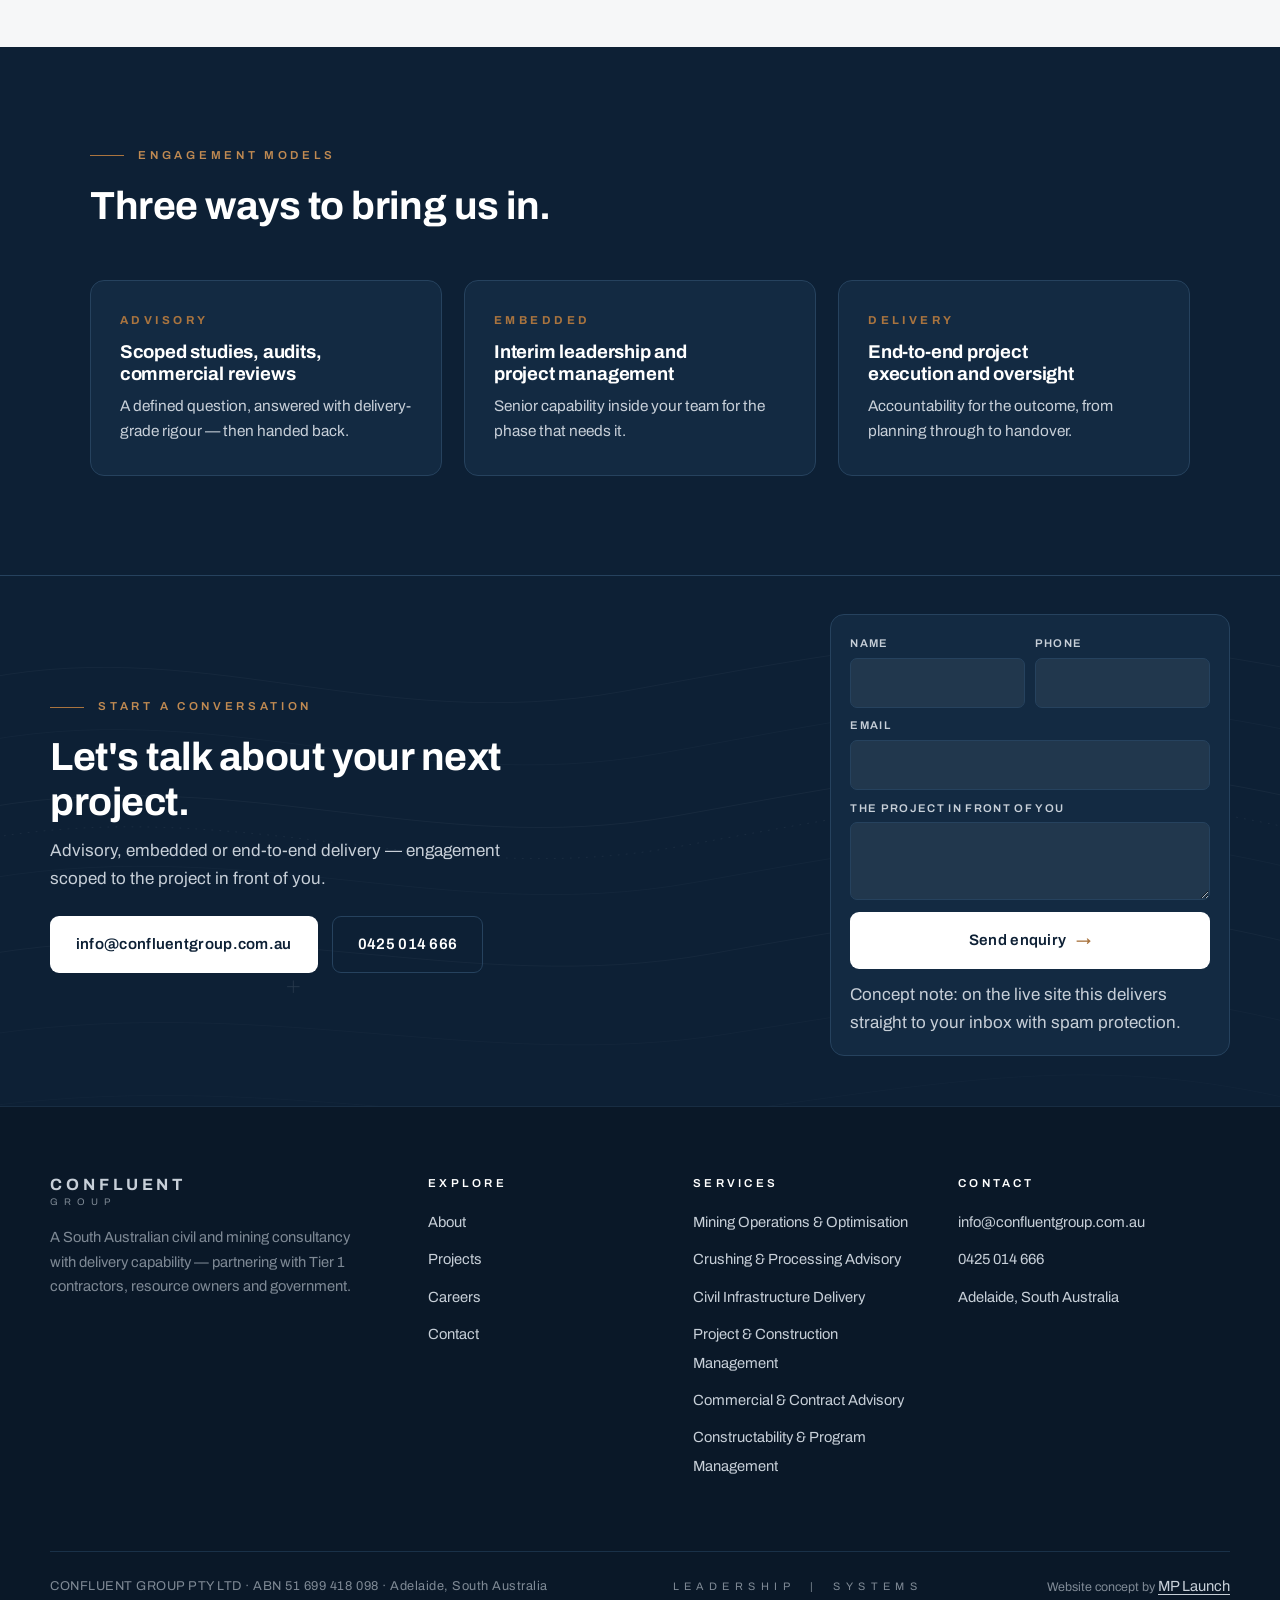
==== commit f96bd1a1: "Fix CTA form field overflow (grid min-width) and collapse doubled navy padding" ====
--- a/index.html
+++ b/index.html
@@ -194,7 +194,7 @@
         <div class="f-field"><label for="q-phone">Phone</label><input id="q-phone" type="tel" autocomplete="tel"></div>
       </div>
       <div class="f-field"><label for="q-email">Email</label><input id="q-email" type="email" autocomplete="email"></div>
-      <div class="f-field"><label for="q-msg">The project in front of you</label><textarea id="q-msg" rows="3"></textarea></div>
+      <div class="f-field"><label for="q-msg">The project in front of you</label><textarea id="q-msg" rows="2"></textarea></div>
       <a class="btn btn-solid" href="mailto:info@confluentgroup.com.au?subject=Project%20enquiry%20%E2%80%94%20via%20confluentgroup.com.au">Send enquiry <span class="arr">&rarr;</span></a>
       <p class="fnote">Concept note: on the live site this delivers straight to your inbox with spam protection.</p>
     </div>
--- a/styles.css
+++ b/styles.css
@@ -245,16 +245,23 @@
 
 /* ---------- CTA band ---------- */
 .cta-band{background:var(--navy);color:#fff;position:relative;overflow:hidden}
-.cta-in{padding:clamp(2.2rem,4.2vw,3.1rem) 0;display:grid;grid-template-columns:1fr minmax(0,420px);align-items:center;gap:clamp(1.6rem,4vw,3rem)}
+/* A navy section immediately followed by the navy CTA band stacked ~150px of section
+   padding on top of the band's own — one huge empty navy void. Collapse it and mark the
+   seam with a hairline so the two still read as separate blocks. */
+.sec-navy + .cta-band{border-top:1px solid var(--line-navy)}
+.sec-navy + .cta-band .cta-in{padding-top:clamp(1.8rem,3vw,2.5rem)}
+.cta-in{padding:clamp(2.2rem,4.2vw,3.1rem) 0;display:grid;grid-template-columns:minmax(0,1fr) minmax(0,400px);align-items:center;gap:clamp(1.6rem,4vw,3rem)}
 .cta-in .h-sec{max-width:20ch}
 .cta-in .sub{margin-top:.75rem;color:var(--mist);max-width:46ch}
 .cta-actions{display:flex;flex-wrap:wrap;gap:.9rem;margin-top:1.4rem}
 .cta-form{
   background:var(--navy-panel);border:1px solid var(--line-navy);border-radius:14px;
-  padding:1.35rem 1.35rem 1.2rem;
-}
-.cta-form .f-field{margin-bottom:.7rem}
-.cta-form .f-row{gap:.7rem}
+  padding:1.2rem 1.2rem 1.1rem;min-width:0;
+}
+.cta-form .f-field{margin-bottom:.55rem;gap:.3rem}
+.cta-form .f-row{gap:.6rem}
+.cta-form .f-field label{font-size:.7rem;letter-spacing:.12em}
+.cta-form .f-field input,.cta-form .f-field textarea{padding:.6rem .75rem;border-radius:7px}
 /* On navy the light-surface form styles invert: translucent fields, light submit. */
 .cta-form .f-field label{color:var(--mist)}
 .cta-form .f-field input,
@@ -287,12 +294,16 @@
 .c-line .plain{font-size:clamp(1.05rem,1.8vw,1.3rem);font-weight:600;color:var(--navy)}
 .form{background:var(--card);border:1px solid var(--line);border-radius:var(--r);padding:2rem;box-shadow:var(--shadow)}
 .form .fnote{font-size:.8rem;color:var(--ink-soft);margin-top:1rem;line-height:1.5}
-.f-row{display:grid;grid-template-columns:1fr 1fr;gap:1rem}
-.f-field{display:flex;flex-direction:column;gap:.4rem;margin-bottom:1rem}
+.f-row{display:grid;grid-template-columns:1fr 1fr;gap:1rem;min-width:0}
+.f-field{display:flex;flex-direction:column;gap:.4rem;margin-bottom:1rem;min-width:0}
 .f-field label{font-size:.78rem;font-weight:600;letter-spacing:.14em;text-transform:uppercase;color:var(--ink-soft)}
 .f-field input,.f-field textarea,.f-field select{
   font:inherit;padding:.8rem .95rem;border:1px solid #CBD4DC;border-radius:8px;background:#FBFCFD;color:var(--ink);
-}
+  /* width+min-width are load-bearing: without them an input keeps its intrinsic size
+     attribute width and overflows any grid/flex column narrower than ~20 characters. */
+  width:100%;min-width:0;max-width:100%;
+}
+.f-field textarea{resize:vertical}
 .f-field input:focus,.f-field textarea:focus,.f-field select:focus{outline:2px solid var(--navy);outline-offset:1px;border-color:var(--navy)}
 
 /* ---------- footer ---------- */
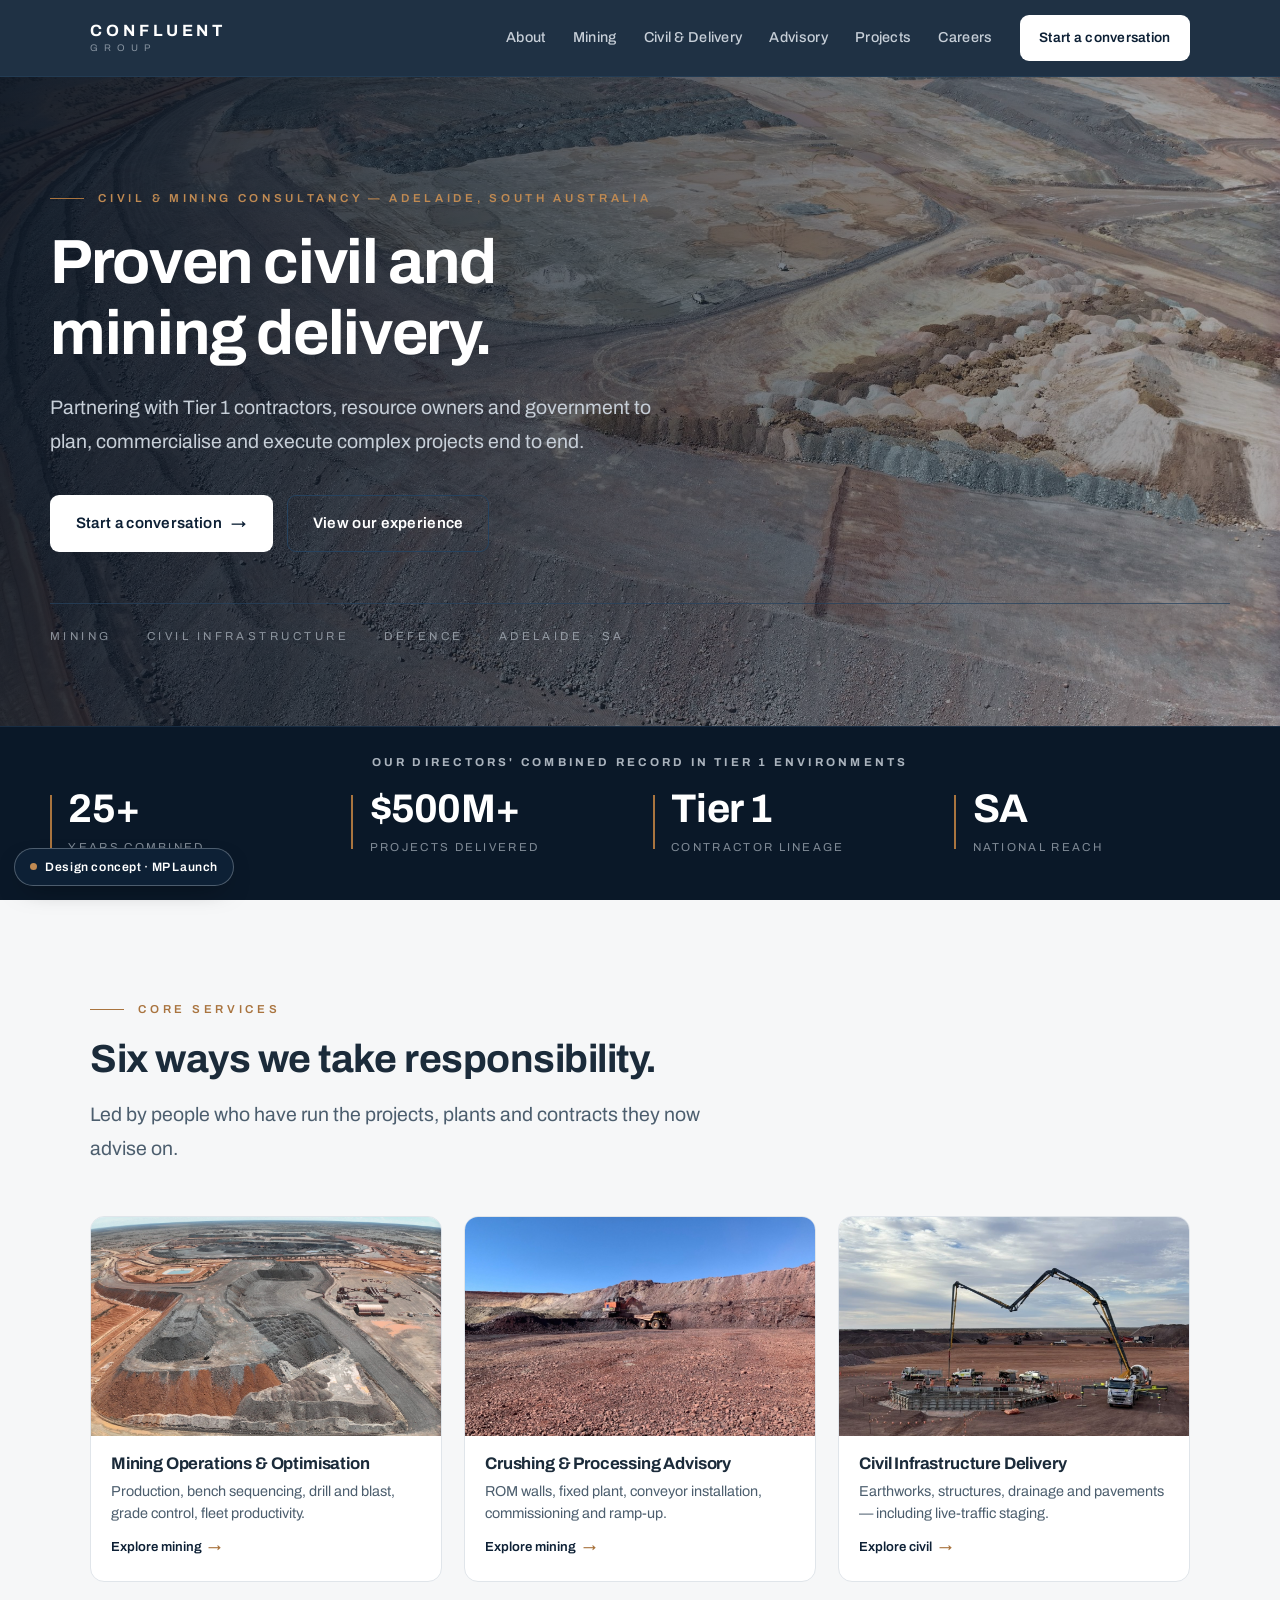
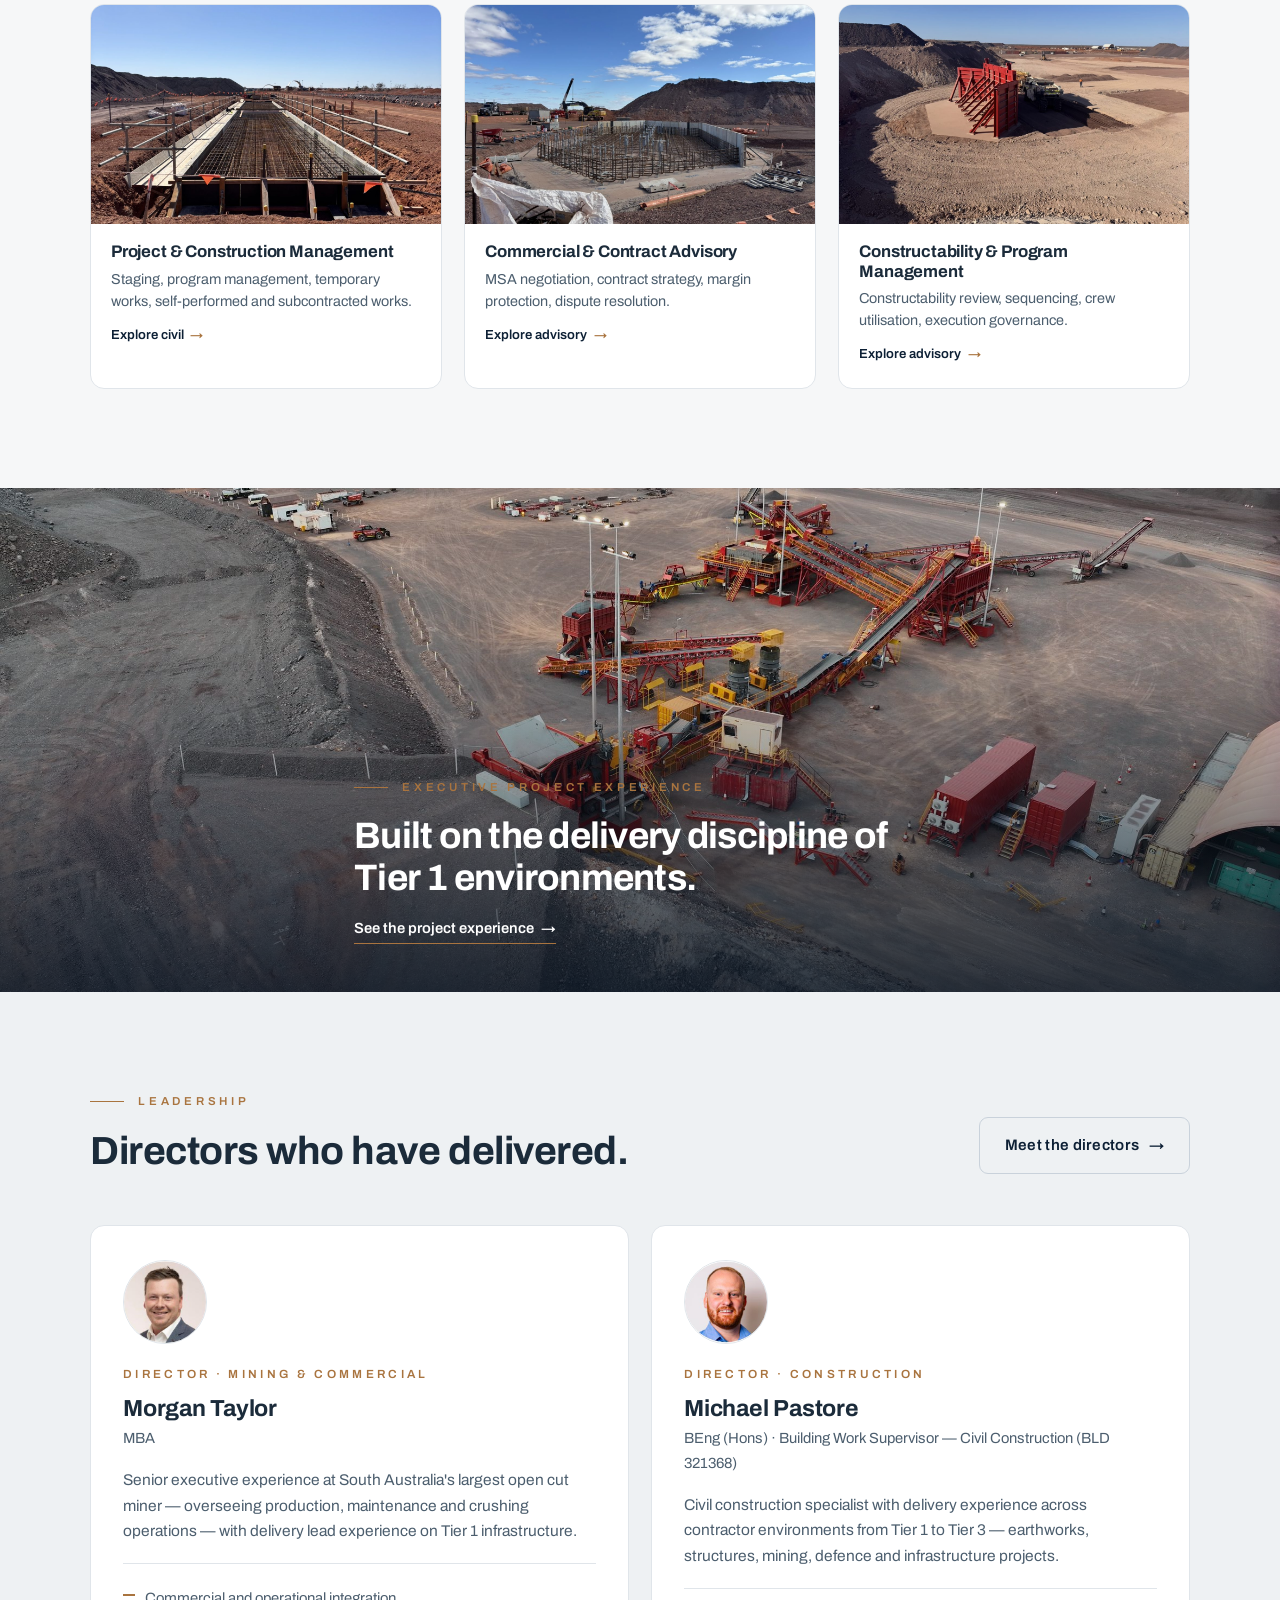
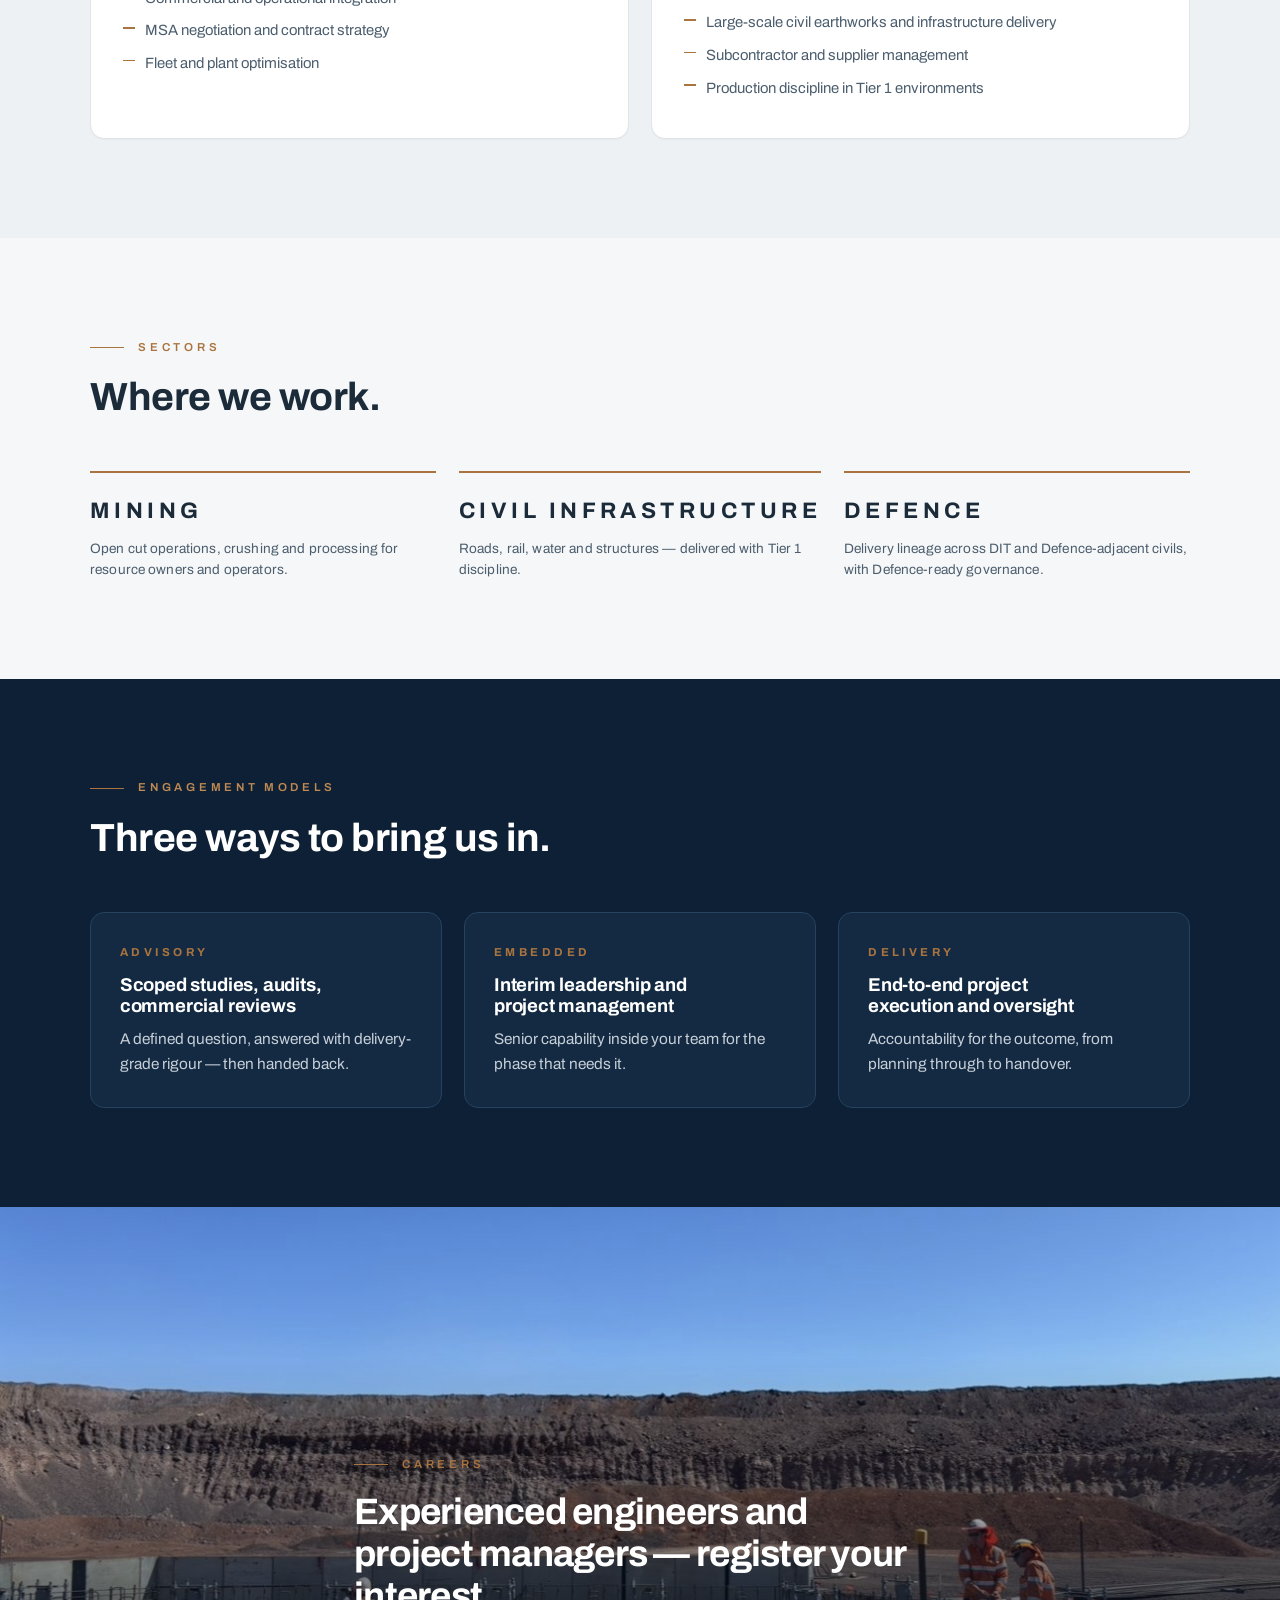
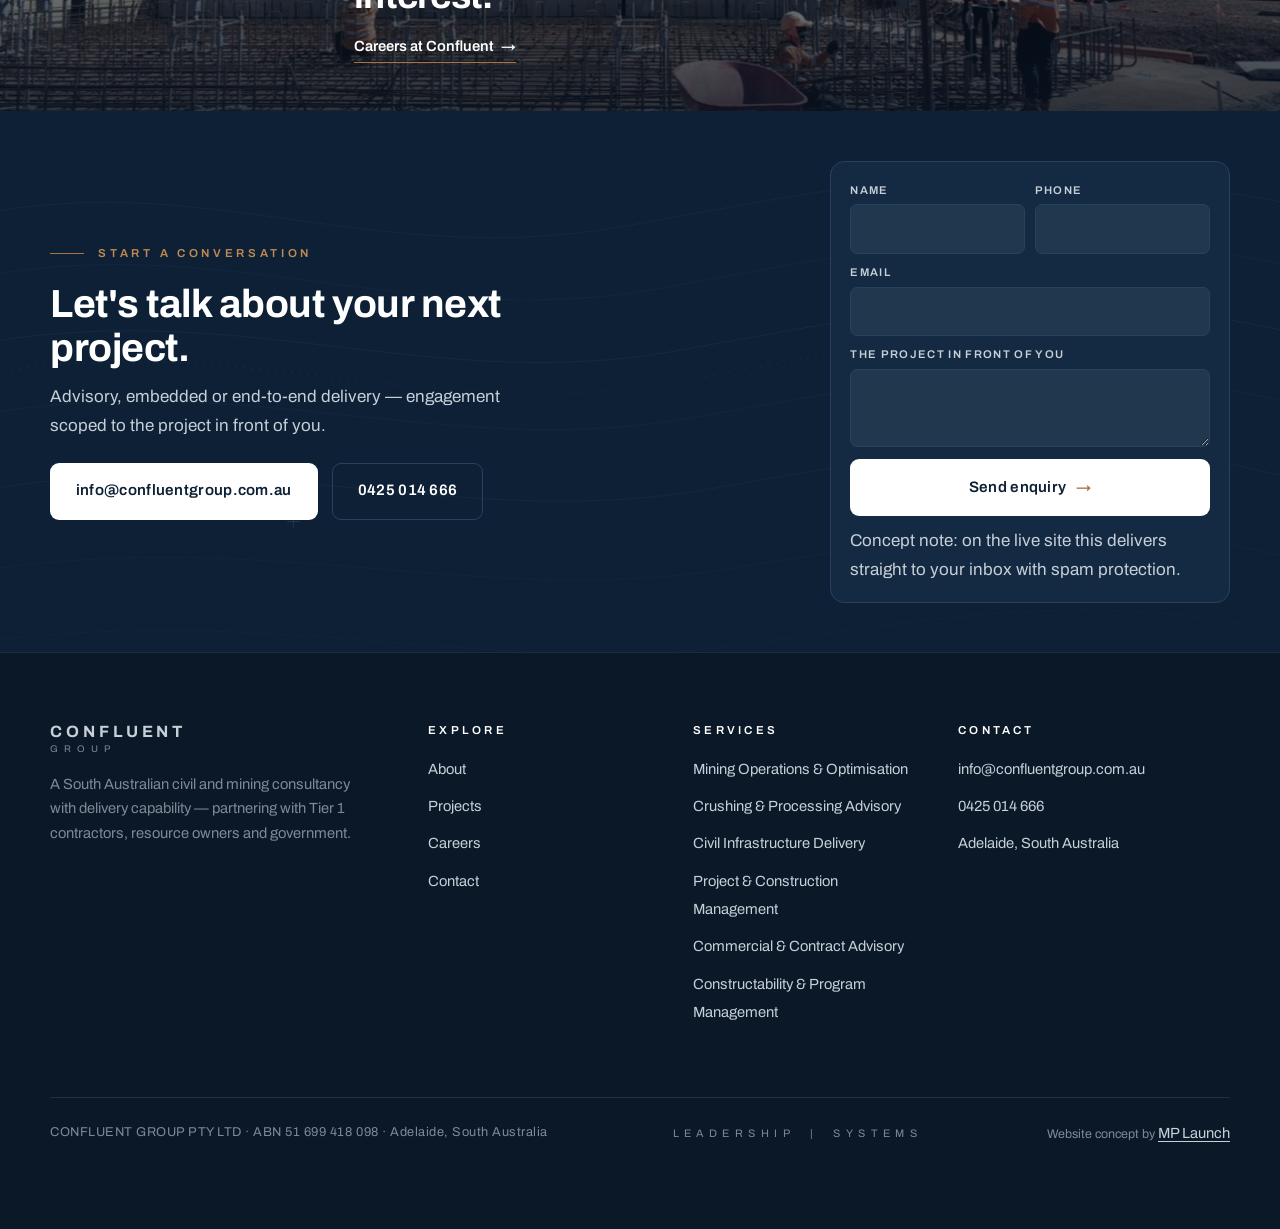
==== commit cb3ff45d: "Board-014 rebuild: real client photography throughout — photo hero, six photo service cards, crushin" ====
--- a/index.html
+++ b/index.html
@@ -37,28 +37,11 @@
 </header>
 <main id="main">
 <section class="hero on-navy">
-  <div class="art">
-<svg viewBox="0 0 1440 640" preserveAspectRatio="xMidYMid slice" aria-hidden="true" focusable="false">
-  <g fill="none" stroke="#C7CFD8" stroke-width="1">
-    <path opacity=".10" d="M-40,120 C220,60 420,180 700,130 S1140,40 1480,110"/>
-    <path opacity=".08" d="M-40,190 C240,130 460,250 740,200 S1160,110 1480,180"/>
-    <path opacity=".12" d="M-40,265 C260,205 480,320 760,270 S1180,185 1480,255"/>
-    <path opacity=".08" d="M-40,345 C270,285 500,395 780,345 S1200,265 1480,335"/>
-    <path opacity=".10" d="M-40,430 C280,370 520,475 800,425 S1220,350 1480,420"/>
-    <path opacity=".07" d="M-40,520 C290,465 540,560 820,515 S1240,445 1480,510"/>
-    <path opacity=".05" d="M-40,600 C300,550 560,640 840,600 S1260,540 1480,595"/>
-    <path opacity=".16" stroke-dasharray="2 7" d="M-40,300 C260,240 480,355 760,305 S1180,220 1480,290"/>
-  </g>
-  <g stroke="#C7CFD8" stroke-width="1" opacity=".28">
-    <path d="M1090,150 v14 M1083,157 h14"/>
-    <path d="M330,455 v14 M323,462 h14"/>
-    <path d="M1250,472 v14 M1243,479 h14"/>
-  </g>
-</svg></div>
+  <div class="ph"><img src="assets/aerial-pit-wide.jpg" srcset="assets/sm/aerial-pit-wide.jpg 1200w, assets/aerial-pit-wide.jpg 2400w" sizes="100vw" alt="Aerial view over open cut mining operations" fetchpriority="high" decoding="async"></div>
   <div class="wrap hero-in">
     <p class="eyebrow" data-r>Civil &amp; mining consultancy — Adelaide, South Australia</p>
     <h1 class="h-display" data-r data-d="1">Proven civil and mining delivery.</h1>
-    <p class="lede" data-r data-d="2">Confluent Group is a South Australian civil and mining consultancy with delivery capability. We partner with Tier&nbsp;1 contractors, resource owners and government to plan, commercialise and execute complex projects end to end.</p>
+    <p class="lede" data-r data-d="2">Partnering with Tier&nbsp;1 contractors, resource owners and government to plan, commercialise and execute complex projects end to end.</p>
     <div class="cta-row" data-r data-d="3">
       <a class="btn btn-light" href="contact.html">Start a conversation <span class="arr">&rarr;</span></a>
       <a class="btn btn-ghost" href="projects.html">View our experience</a>
@@ -70,6 +53,7 @@
 </section>
 
 <section class="stats on-navy">
+  <p class="stats-kicker wrap">Our directors' combined record in Tier&nbsp;1 environments</p>
   <div class="wrap stats-in">
     <div class="stat" data-r><span class="n">25+</span><span class="l">Years combined</span></div>
     <div class="stat" data-r data-d="1"><span class="n">$500M+</span><span class="l">Projects delivered</span></div>
@@ -79,6 +63,53 @@
 </section>
 
 <section class="sec">
+  <div class="wrap">
+    <div class="sec-head">
+      <div data-r>
+        <p class="eyebrow">Core services</p>
+        <h2 class="h-sec">Six ways we take responsibility.</h2>
+        <p class="lede">Led by people who have run the projects, plants and contracts they now advise on.</p>
+      </div>
+    </div>
+    <div class="grid3">
+      <a class="pcard" href="mining.html" data-r>
+        <div class="im"><img src="assets/aerial-benches.jpg" srcset="assets/sm/aerial-benches.jpg 1200w, assets/aerial-benches.jpg 2400w" sizes="100vw" alt="Open cut mining operations from the air" loading="lazy" decoding="async"></div>
+        <div class="tx"><h3>Mining Operations &amp; Optimisation</h3><p>Production, bench sequencing, drill and blast, grade control, fleet productivity.</p><span class="go">Explore mining <span class="arr">&rarr;</span></span></div>
+      </a>
+      <a class="pcard" href="mining.html" data-r data-d="1">
+        <div class="im"><img src="assets/pit-excavator-truck.jpg" srcset="assets/sm/pit-excavator-truck.jpg 1200w, assets/pit-excavator-truck.jpg 2400w" sizes="100vw" alt="Excavator loading a haul truck in-pit" loading="lazy" decoding="async"></div>
+        <div class="tx"><h3>Crushing &amp; Processing Advisory</h3><p>ROM walls, fixed plant, conveyor installation, commissioning and ramp-up.</p><span class="go">Explore mining <span class="arr">&rarr;</span></span></div>
+      </a>
+      <a class="pcard" href="civil.html" data-r data-d="2">
+        <div class="im"><img src="assets/civil-boom-pump.jpg" srcset="assets/sm/civil-boom-pump.jpg 1200w, assets/civil-boom-pump.jpg 2400w" sizes="100vw" alt="Concrete boom pump pour on a civil site" loading="lazy" decoding="async"></div>
+        <div class="tx"><h3>Civil Infrastructure Delivery</h3><p>Earthworks, structures, drainage and pavements — including live-traffic staging.</p><span class="go">Explore civil <span class="arr">&rarr;</span></span></div>
+      </a>
+      <a class="pcard" href="civil.html" data-r>
+        <div class="im"><img src="assets/civil-culvert-strip.jpg" srcset="assets/sm/civil-culvert-strip.jpg 1200w, assets/civil-culvert-strip.jpg 2400w" sizes="100vw" alt="Structural concrete works in progress" loading="lazy" decoding="async"></div>
+        <div class="tx"><h3>Project &amp; Construction Management</h3><p>Staging, program management, temporary works, self-performed and subcontracted works.</p><span class="go">Explore civil <span class="arr">&rarr;</span></span></div>
+      </a>
+      <a class="pcard" href="advisory.html" data-r data-d="1">
+        <div class="im"><img src="assets/civil-site-crane.jpg" srcset="assets/sm/civil-site-crane.jpg 1200w, assets/civil-site-crane.jpg 2400w" sizes="100vw" alt="Civil works site with crane" loading="lazy" decoding="async"></div>
+        <div class="tx"><h3>Commercial &amp; Contract Advisory</h3><p>MSA negotiation, contract strategy, margin protection, dispute resolution.</p><span class="go">Explore advisory <span class="arr">&rarr;</span></span></div>
+      </a>
+      <a class="pcard" href="advisory.html" data-r data-d="2">
+        <div class="im"><img src="assets/civil-formwork-red.jpg" srcset="assets/sm/civil-formwork-red.jpg 1200w, assets/civil-formwork-red.jpg 2400w" sizes="100vw" alt="Steel formwork on a civil structure" loading="lazy" decoding="async"></div>
+        <div class="tx"><h3>Constructability &amp; Program Management</h3><p>Constructability review, sequencing, crew utilisation, execution governance.</p><span class="go">Explore advisory <span class="arr">&rarr;</span></span></div>
+      </a>
+    </div>
+  </div>
+</section>
+
+<section class="band-photo">
+  <img src="assets/aerial-crushing-plant.jpg" srcset="assets/sm/aerial-crushing-plant.jpg 1200w, assets/aerial-crushing-plant.jpg 2400w" sizes="100vw" alt="Crushing and screening plant from the air" loading="lazy" decoding="async">
+  <div class="wrap">
+    <p class="eyebrow" data-r>Executive project experience</p>
+    <h2 data-r data-d="1">Built on the delivery discipline of Tier&nbsp;1 environments.</h2>
+    <a class="go2" href="projects.html" data-r data-d="2">See the project experience <span class="arr">&rarr;</span></a>
+  </div>
+</section>
+
+<section class="sec sec-tint">
   <div class="wrap">
     <div class="sec-head">
       <div data-r><p class="eyebrow">Leadership</p><h2 class="h-sec">Directors who have delivered.</h2></div>
@@ -113,26 +144,6 @@
   </div>
 </section>
 
-<section class="sec sec-tint">
-  <div class="wrap">
-    <div class="sec-head">
-      <div data-r>
-        <p class="eyebrow">Core services</p>
-        <h2 class="h-sec">Six ways we take responsibility.</h2>
-        <p class="lede">Senior leadership with direct delivery accountability — credentialled advisors who have led the projects, plants and contracts they now advise on.</p>
-      </div>
-    </div>
-    <div class="grid3">
-      <a class="card" href="mining.html" data-r><span class="num">01</span><h3>Mining Operations &amp; Optimisation</h3><p class="d">Production management, bench sequencing, drill and blast oversight, grade control and fleet productivity.</p><span class="go">Explore mining <span class="arr">&rarr;</span></span></a>
-      <a class="card" href="mining.html" data-r data-d="1"><span class="num">02</span><h3>Crushing &amp; Processing Advisory</h3><p class="d">ROM walls, fixed plant, structural and conveyor installation oversight, commissioning and ramp-up.</p><span class="go">Explore mining <span class="arr">&rarr;</span></span></a>
-      <a class="card" href="civil.html" data-r data-d="2"><span class="num">03</span><h3>Civil Infrastructure Delivery</h3><p class="d">Earthworks, structures, drainage and pavements — including staged construction under live traffic.</p><span class="go">Explore civil <span class="arr">&rarr;</span></span></a>
-      <a class="card" href="civil.html" data-r><span class="num">04</span><h3>Project &amp; Construction Management</h3><p class="d">Construction staging, program management, temporary works and coordination of self-performed and subcontracted works.</p><span class="go">Explore civil <span class="arr">&rarr;</span></span></a>
-      <a class="card" href="advisory.html" data-r data-d="1"><span class="num">05</span><h3>Commercial &amp; Contract Advisory</h3><p class="d">MSA negotiation, contract strategy, margin protection and dispute resolution at scale.</p><span class="go">Explore advisory <span class="arr">&rarr;</span></span></a>
-      <a class="card" href="advisory.html" data-r data-d="2"><span class="num">06</span><h3>Constructability &amp; Program Management</h3><p class="d">Constructability review, detailed sequencing, crew utilisation and execution governance.</p><span class="go">Explore advisory <span class="arr">&rarr;</span></span></a>
-    </div>
-  </div>
-</section>
-
 <section class="sec">
   <div class="wrap">
     <div class="sec-head"><div data-r><p class="eyebrow">Sectors</p><h2 class="h-sec">Where we work.</h2></div></div>
@@ -153,6 +164,15 @@
   <div class="card model" data-r data-d="1"><span class="tag">EMBEDDED</span><h3>Interim leadership and project management</h3><p class="d">Senior capability inside your team for the phase that needs it.</p></div>
   <div class="card model" data-r data-d="2"><span class="tag">DELIVERY</span><h3>End-to-end project execution and oversight</h3><p class="d">Accountability for the outcome, from planning through to handover.</p></div>
 </div>
+  </div>
+</section>
+
+<section class="band-photo">
+  <img src="assets/civil-formwork-crew.jpg" srcset="assets/sm/civil-formwork-crew.jpg 1200w, assets/civil-formwork-crew.jpg 2400w" sizes="100vw" alt="Crew working on structural formwork" loading="lazy" decoding="async">
+  <div class="wrap">
+    <p class="eyebrow" data-r>Careers</p>
+    <h2 data-r data-d="1">Experienced engineers and project managers — register your interest.</h2>
+    <a class="go2" href="careers.html" data-r data-d="2">Careers at Confluent <span class="arr">&rarr;</span></a>
   </div>
 </section>
 
--- a/styles.css
+++ b/styles.css
@@ -377,3 +377,52 @@
 }
 
 @media print{.ribbon,.burger{display:none}}
+
+
+/* ============ PHOTO LAYER (board-014 rebuild) ============ */
+/* Full-bleed photo hero. The <img> is real content (their site), never CSS background,
+   so it prints, lazy-loads properly and survives any CSS failure as a plain image. */
+.hero .ph,.cta-band .ph{position:absolute;inset:0;overflow:hidden;z-index:-1}
+.hero .ph img,.cta-band .ph img{width:100%;height:100%;object-fit:cover;display:block}
+.hero .ph::after{content:"";position:absolute;inset:0;
+  background:linear-gradient(100deg,rgba(9,20,34,.92) 0%,rgba(9,20,34,.62) 46%,rgba(13,32,53,.28) 100%)}
+.hero-sm .ph::after{background:linear-gradient(100deg,rgba(9,20,34,.93) 0%,rgba(9,20,34,.68) 50%,rgba(13,32,53,.34) 100%)}
+.cta-band .ph::after{content:"";position:absolute;inset:0;background:rgba(9,20,34,.86)}
+
+/* Stats band kicker (attribution: the numbers are the DIRECTORS' record) */
+.stats-kicker{text-align:center;font-size:.72rem;font-weight:700;letter-spacing:.28em;
+  text-transform:uppercase;color:var(--mist);opacity:.85;padding-top:1.6rem}
+.stats-kicker+.stats-in{padding-top:1rem}
+
+/* Photo service cards — text ALWAYS visible (board: no hover-only reveals) */
+.pcard{display:flex;flex-direction:column;background:var(--card);border:1px solid var(--line);
+  border-radius:14px;overflow:hidden;text-decoration:none;transition:transform .25s,box-shadow .25s}
+.pcard:hover{transform:translateY(-4px);box-shadow:var(--shadow)}
+.pcard .im{aspect-ratio:16/10;overflow:hidden}
+.pcard .im img{width:100%;height:100%;object-fit:cover;display:block;transition:transform .6s}
+.pcard:hover .im img{transform:scale(1.04)}
+.pcard .tx{padding:1.15rem 1.25rem 1.3rem}
+.pcard h3{font-size:1.05rem;letter-spacing:-.01em;color:var(--ink)}
+.pcard p{margin-top:.4rem;font-size:.9rem;line-height:1.55;color:var(--ink-soft)}
+.pcard .go{margin-top:.7rem;font-size:.82rem;font-weight:600;color:var(--navy);display:inline-flex;gap:.4rem;align-items:center}
+.pcard .go .arr{color:var(--copper)}
+
+/* Full-bleed photo statement band */
+.band-photo{position:relative;overflow:hidden;min-height:clamp(380px,56vh,560px);display:flex;align-items:flex-end}
+.band-photo > img{position:absolute;inset:0;width:100%;height:100%;object-fit:cover}
+.band-photo::after{content:"";position:absolute;inset:0;
+  background:linear-gradient(180deg,rgba(9,20,34,.05) 30%,rgba(9,20,34,.82) 100%)}
+.band-photo .wrap{position:relative;z-index:2;padding:2.6rem 0 3rem;color:#fff}
+.band-photo .eyebrow{color:var(--copper)}
+.band-photo h2{font-size:clamp(1.5rem,3.2vw,2.3rem);letter-spacing:-.02em;max-width:26ch;color:#fff}
+.band-photo .go2{margin-top:1rem;display:inline-flex;gap:.45rem;align-items:center;color:#fff;
+  font-weight:600;font-size:.92rem;text-decoration:none;border-bottom:1px solid var(--copper);padding-bottom:.2rem}
+
+/* Projects-page photo cards */
+.proj .pim{margin:-1.9rem -1.8rem 1.1rem;aspect-ratio:16/9;overflow:hidden}
+.proj .pim img{width:100%;height:100%;object-fit:cover;display:block}
+
+/* Careers/CTA photo band background reuses .ph */
+@media(max-width:860px){
+  .band-photo{min-height:clamp(300px,44vh,420px)}
+}
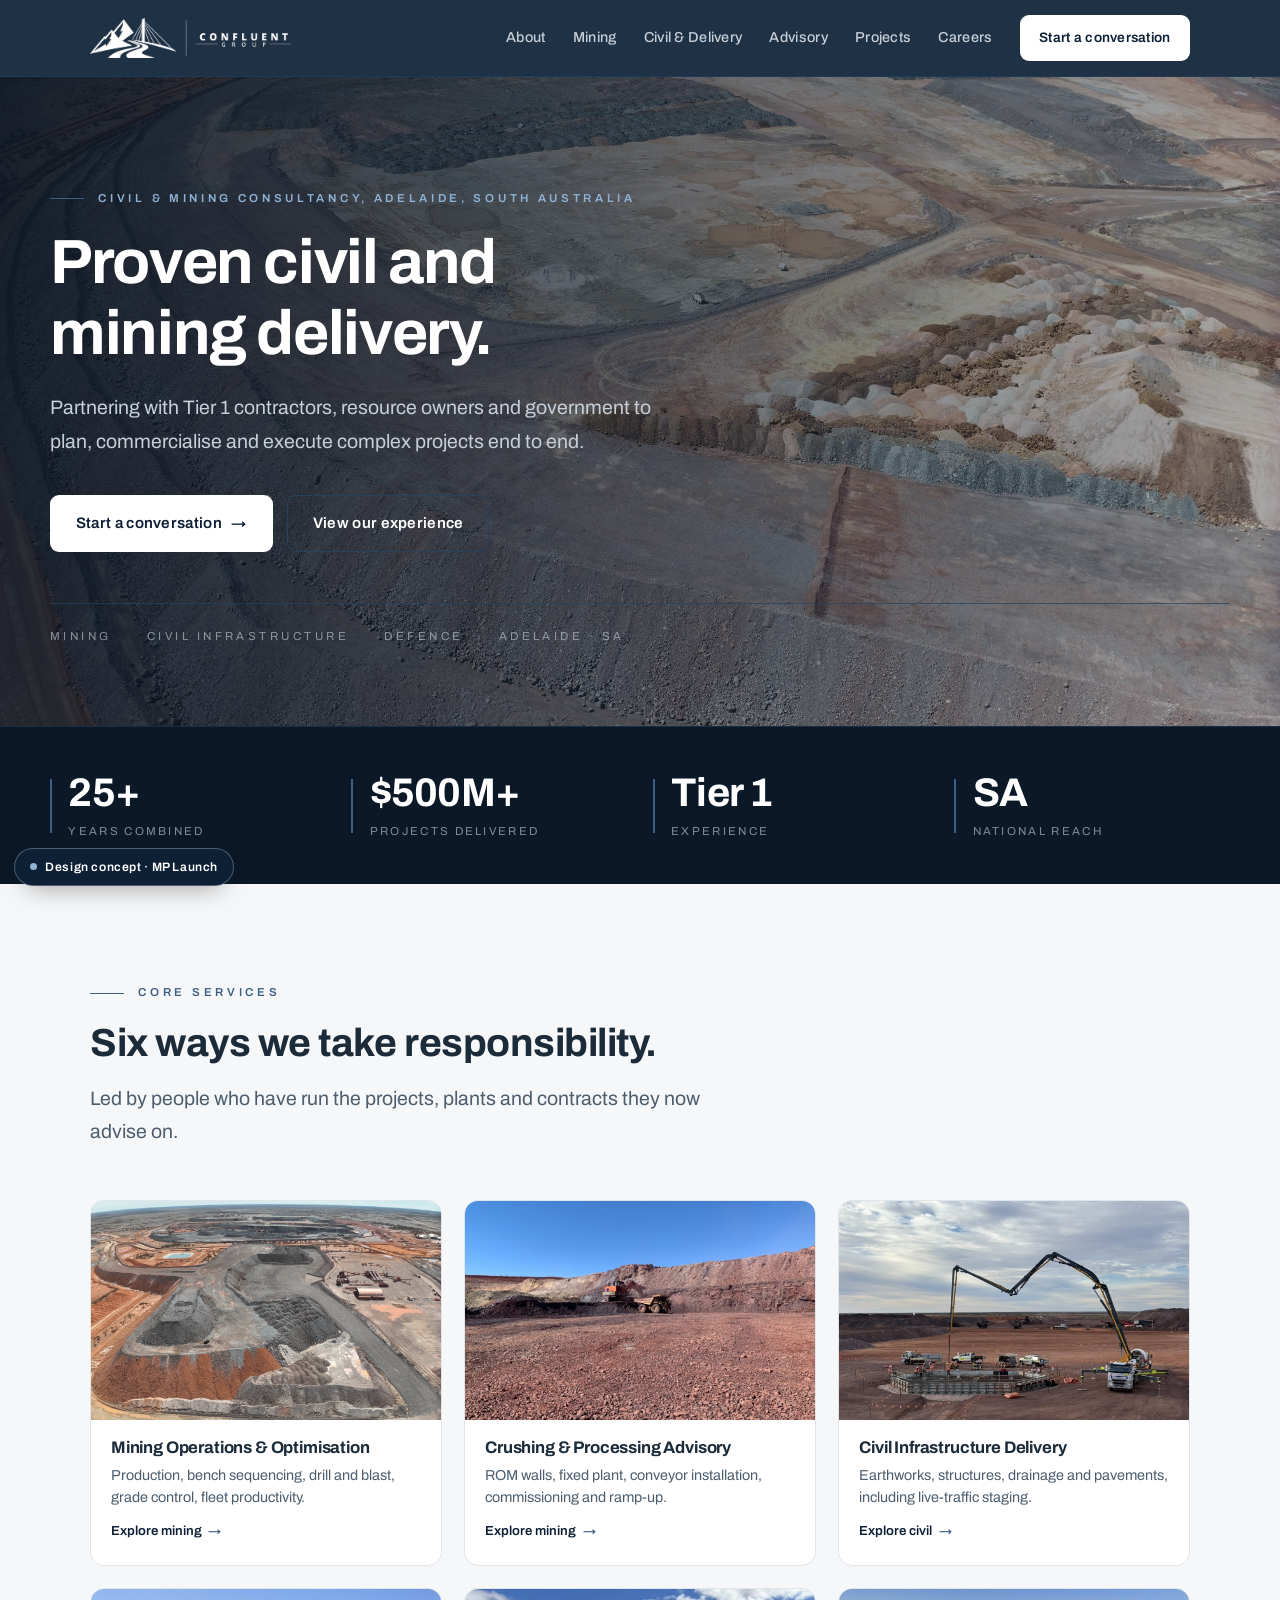
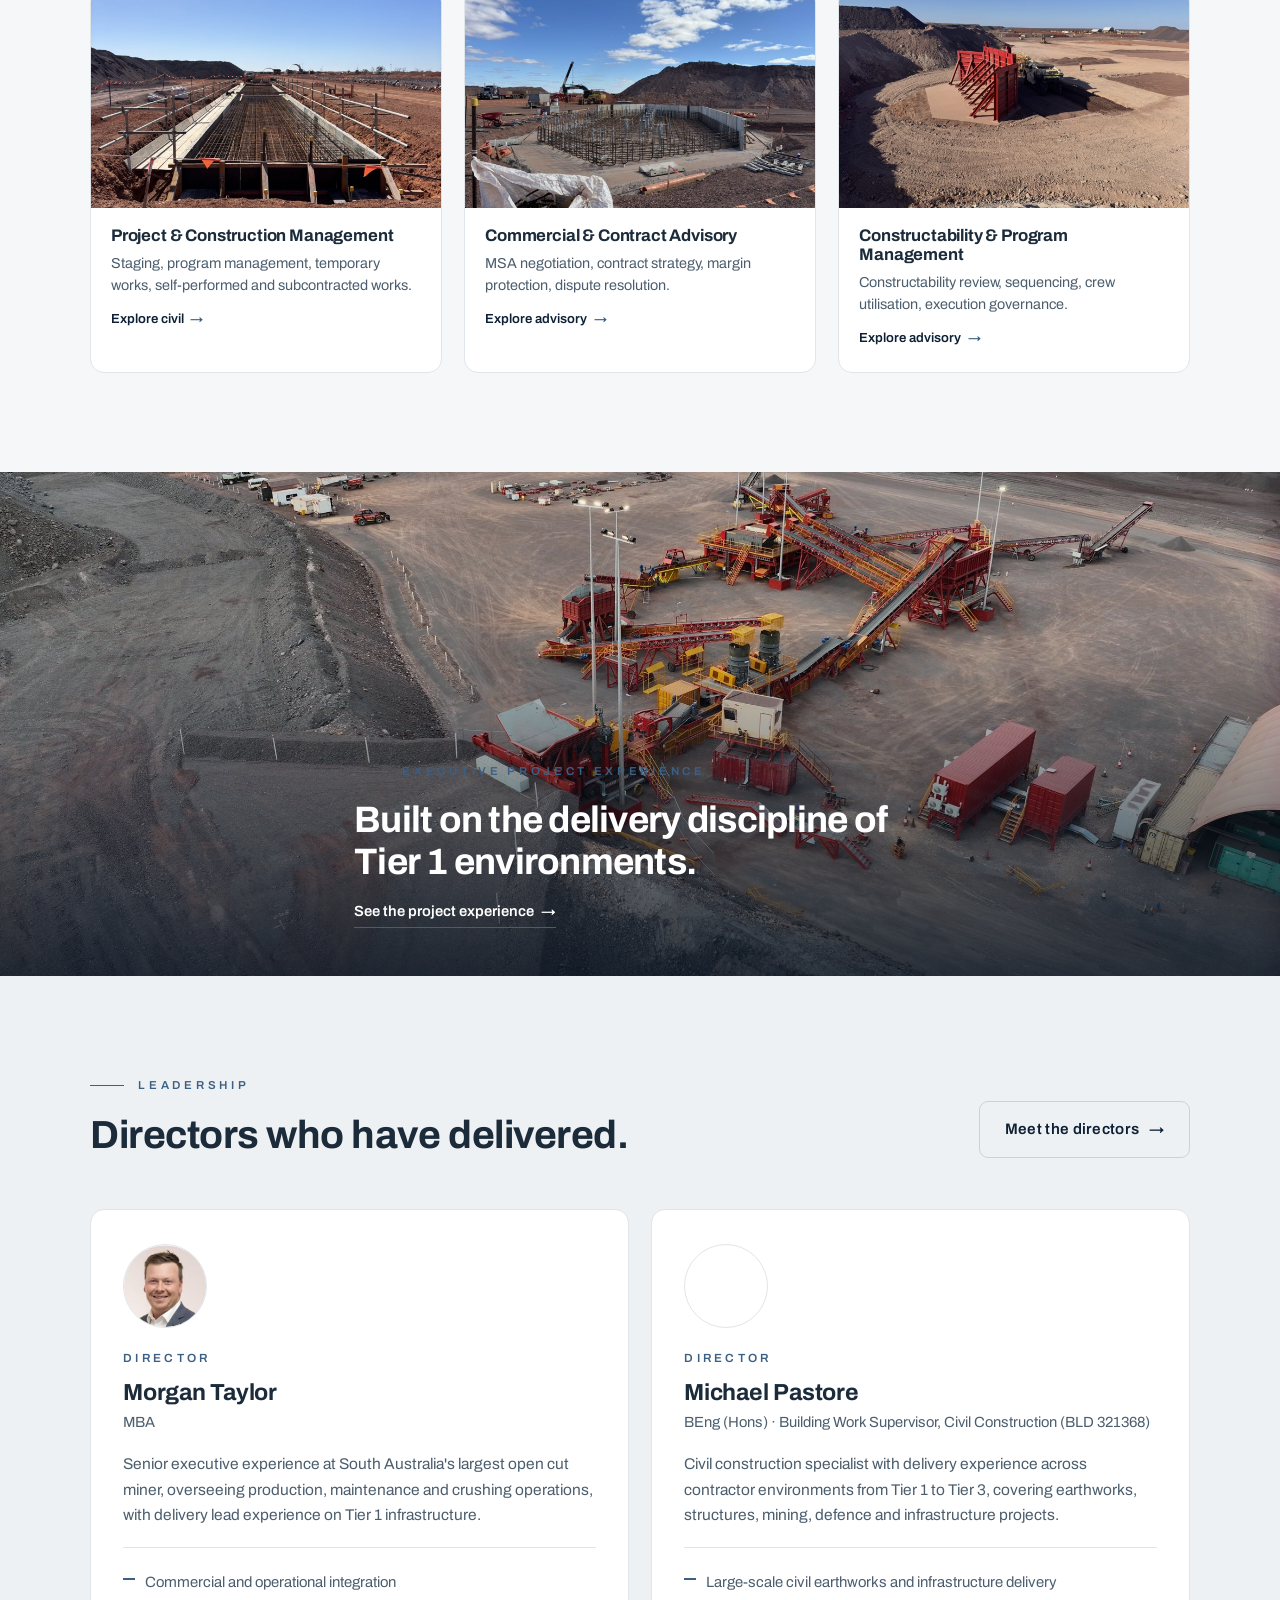
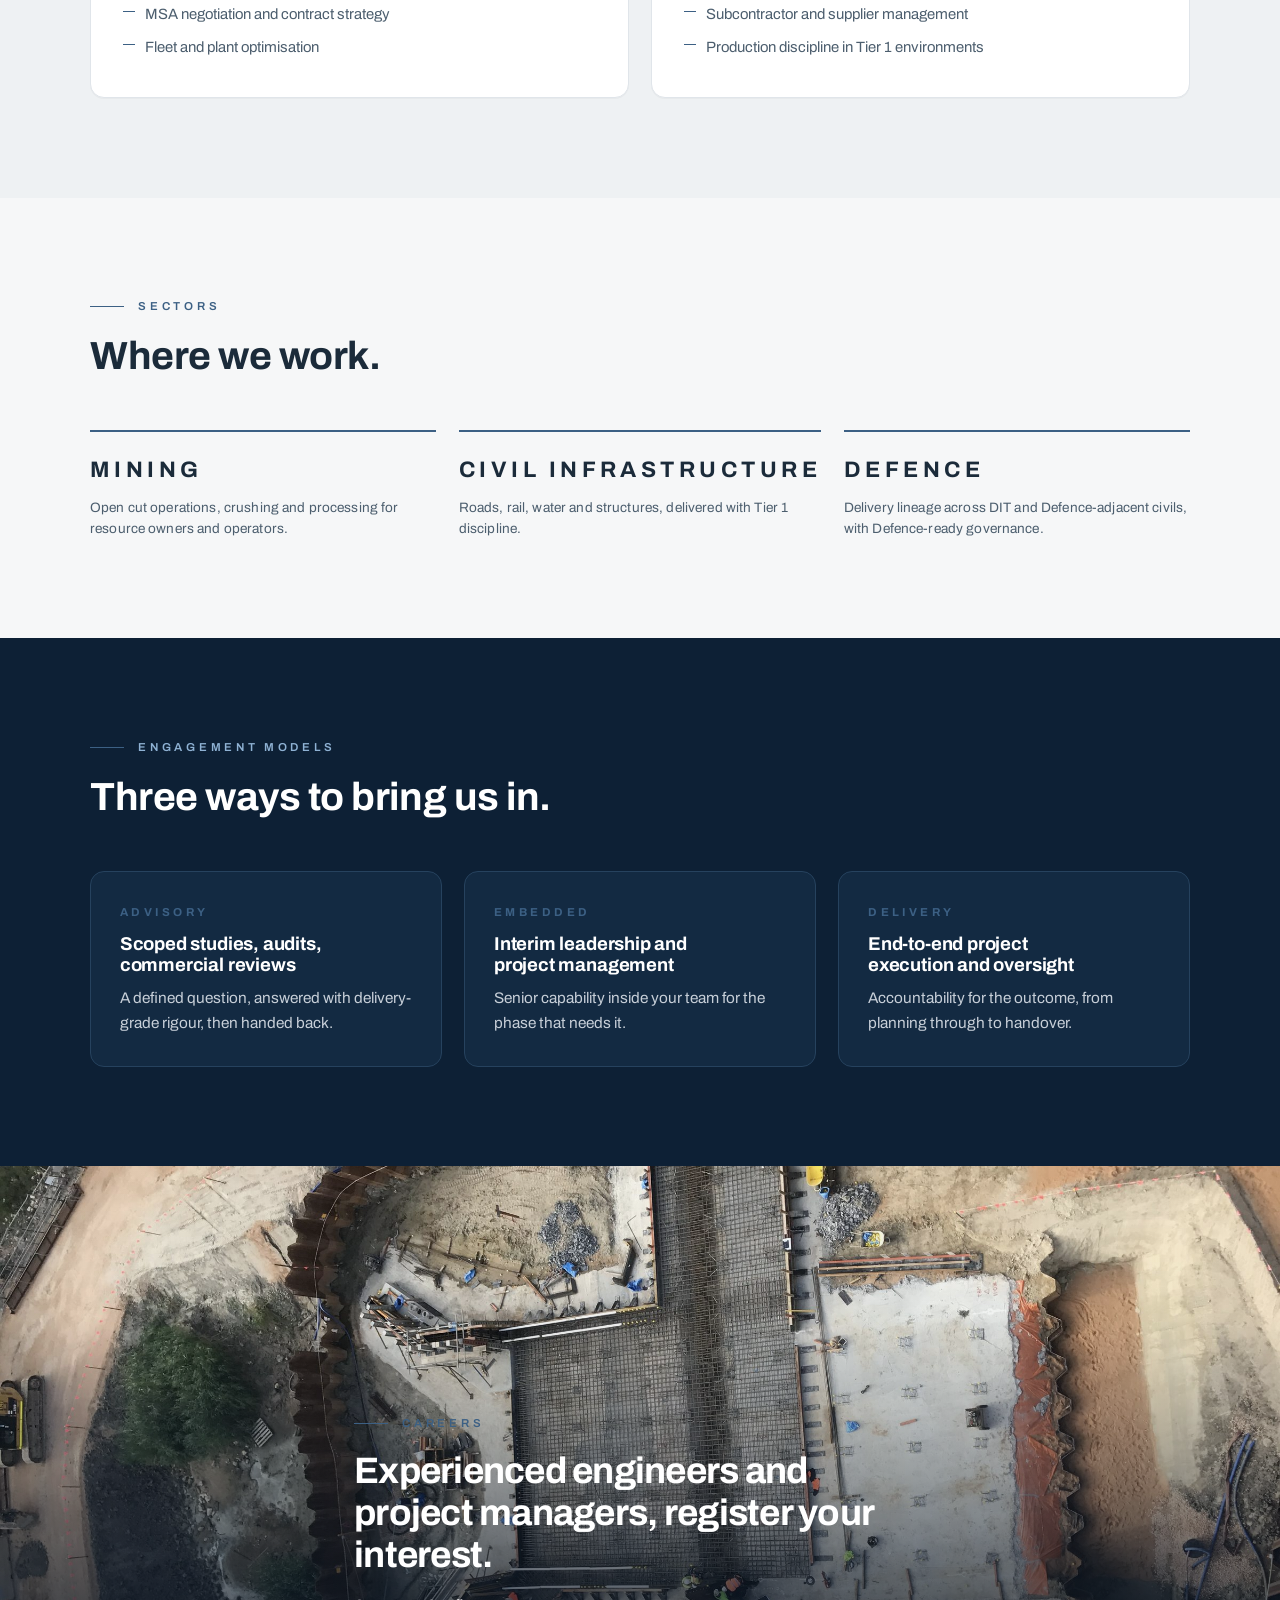
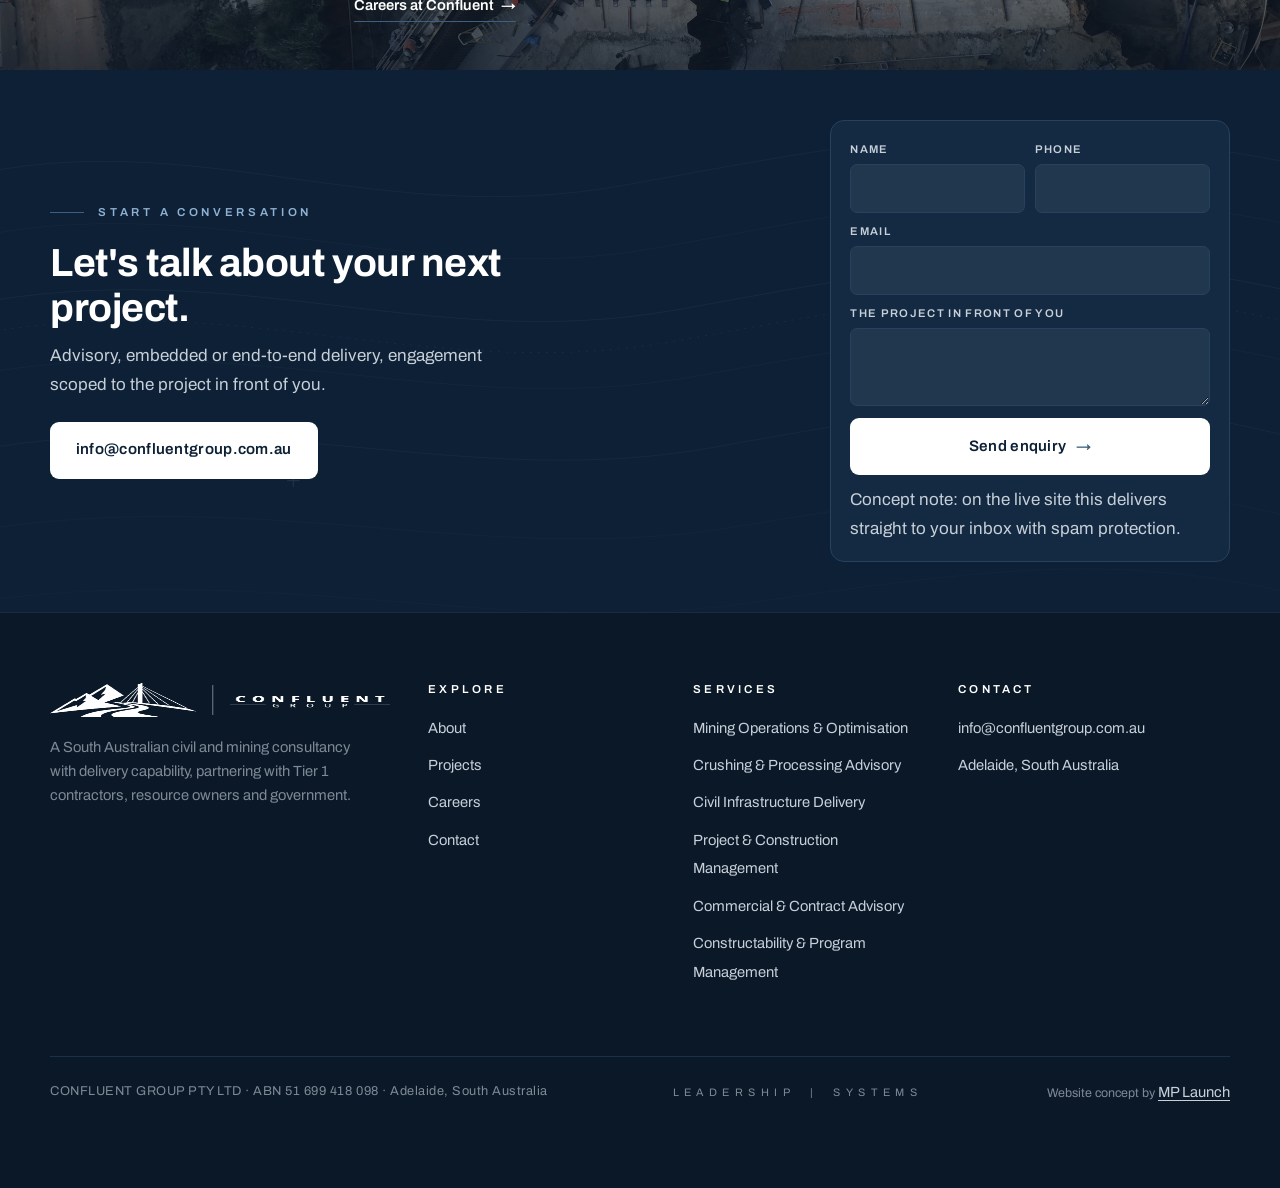
==== commit a4747fc6: "Client feedback 21 Aug: real logo, gold replaced with logo steel blue, Tier 1 wording, em-dashes out" ====
--- a/index.html
+++ b/index.html
@@ -4,7 +4,7 @@
 <meta charset="utf-8">
 <meta name="viewport" content="width=device-width, initial-scale=1">
 <meta name="robots" content="noindex, nofollow">
-<title>Confluent Group — Civil &amp; Mining Consultancy | Adelaide, South Australia</title>
+<title>Confluent Group, Civil &amp; Mining Consultancy | Adelaide, South Australia</title>
 <meta name="description" content="South Australian civil and mining consultancy with delivery capability. We partner with Tier 1 contractors, resource owners and government to plan, commercialise and execute complex projects end to end.">
 <link rel="icon" href="data:image/svg+xml,%3Csvg xmlns='http://www.w3.org/2000/svg' viewBox='0 0 64 64'%3E%3Crect width='64' height='64' rx='12' fill='%230D2035'/%3E%3Cpath d='M42 22a14 14 0 1 0 0 20' fill='none' stroke='%23fff' stroke-width='5' stroke-linecap='round'/%3E%3C/svg%3E">
 <link rel="preconnect" href="https://fonts.googleapis.com">
@@ -12,15 +12,15 @@
 <link href="https://fonts.googleapis.com/css2?family=Archivo:wght@400;500;600;700;800&display=swap" rel="stylesheet">
 <link rel="stylesheet" href="styles.css">
 <script type="application/ld+json">
-{"@context":"https://schema.org","@type":"ProfessionalService","name":"Confluent Group","legalName":"Confluent Group Pty Ltd","url":"https://confluentgroup.com.au","email":"info@confluentgroup.com.au","telephone":"+61425014666","address":{"@type":"PostalAddress","addressLocality":"Adelaide","addressRegion":"SA","addressCountry":"AU"},"description":"South Australian civil and mining consultancy with delivery capability, partnering with Tier 1 contractors, resource owners and government.","knowsAbout":["Mining Operations & Optimisation","Crushing & Processing Advisory","Civil Infrastructure Delivery","Project & Construction Management","Commercial & Contract Advisory","Constructability & Program Management"]}
+{"@context":"https://schema.org","@type":"ProfessionalService","name":"Confluent Group","legalName":"Confluent Group Pty Ltd","url":"https://confluentgroup.com.au","email":"info@confluentgroup.com.au","address":{"@type":"PostalAddress","addressLocality":"Adelaide","addressRegion":"SA","addressCountry":"AU"},"description":"South Australian civil and mining consultancy with delivery capability, partnering with Tier 1 contractors, resource owners and government.","knowsAbout":["Mining Operations & Optimisation","Crushing & Processing Advisory","Civil Infrastructure Delivery","Project & Construction Management","Commercial & Contract Advisory","Constructability & Program Management"]}
 </script>
 </head>
 <body>
 <a class="skip" href="#main">Skip to content</a>
 <header class="hdr">
   <div class="wrap hdr-in">
-    <a class="lockup" href="index.html" aria-label="Confluent Group — home">
-      <span class="l1">CONFLUENT</span><span class="l2">GROUP</span>
+    <a class="lockup" href="index.html" aria-label="Confluent Group, home">
+      <img src="assets/brand/logo-wide-white.png" alt="Confluent Group" width="1000" height="199">
     </a>
     <input type="checkbox" id="nav-t" aria-hidden="true">
     <label class="burger" for="nav-t" aria-label="Menu"><span></span><span></span><span></span></label>
@@ -39,7 +39,7 @@
 <section class="hero on-navy">
   <div class="ph"><img src="assets/aerial-pit-wide.jpg" srcset="assets/sm/aerial-pit-wide.jpg 1200w, assets/aerial-pit-wide.jpg 2400w" sizes="100vw" alt="Aerial view over open cut mining operations" fetchpriority="high" decoding="async"></div>
   <div class="wrap hero-in">
-    <p class="eyebrow" data-r>Civil &amp; mining consultancy — Adelaide, South Australia</p>
+    <p class="eyebrow" data-r>Civil &amp; mining consultancy, Adelaide, South Australia</p>
     <h1 class="h-display" data-r data-d="1">Proven civil and mining delivery.</h1>
     <p class="lede" data-r data-d="2">Partnering with Tier&nbsp;1 contractors, resource owners and government to plan, commercialise and execute complex projects end to end.</p>
     <div class="cta-row" data-r data-d="3">
@@ -53,11 +53,10 @@
 </section>
 
 <section class="stats on-navy">
-  <p class="stats-kicker wrap">Our directors' combined record in Tier&nbsp;1 environments</p>
   <div class="wrap stats-in">
     <div class="stat" data-r><span class="n">25+</span><span class="l">Years combined</span></div>
     <div class="stat" data-r data-d="1"><span class="n">$500M+</span><span class="l">Projects delivered</span></div>
-    <div class="stat" data-r data-d="2"><span class="n">Tier 1</span><span class="l">Contractor lineage</span></div>
+    <div class="stat" data-r data-d="2"><span class="n">Tier 1</span><span class="l">Experience</span></div>
     <div class="stat" data-r data-d="3"><span class="n">SA</span><span class="l">National reach</span></div>
   </div>
 </section>
@@ -82,7 +81,7 @@
       </a>
       <a class="pcard" href="civil.html" data-r data-d="2">
         <div class="im"><img src="assets/civil-boom-pump.jpg" srcset="assets/sm/civil-boom-pump.jpg 1200w, assets/civil-boom-pump.jpg 2400w" sizes="100vw" alt="Concrete boom pump pour on a civil site" loading="lazy" decoding="async"></div>
-        <div class="tx"><h3>Civil Infrastructure Delivery</h3><p>Earthworks, structures, drainage and pavements — including live-traffic staging.</p><span class="go">Explore civil <span class="arr">&rarr;</span></span></div>
+        <div class="tx"><h3>Civil Infrastructure Delivery</h3><p>Earthworks, structures, drainage and pavements, including live-traffic staging.</p><span class="go">Explore civil <span class="arr">&rarr;</span></span></div>
       </a>
       <a class="pcard" href="civil.html" data-r>
         <div class="im"><img src="assets/civil-culvert-strip.jpg" srcset="assets/sm/civil-culvert-strip.jpg 1200w, assets/civil-culvert-strip.jpg 2400w" sizes="100vw" alt="Structural concrete works in progress" loading="lazy" decoding="async"></div>
@@ -118,10 +117,10 @@
     <div class="dir">
       <div class="card dir-card" data-r>
         <img class="headshot" src="assets/morgan-taylor.jpg" alt="Morgan Taylor" width="512" height="512" loading="lazy" decoding="async">
-        <span class="role">Director &middot; Mining &amp; Commercial</span>
+        <span class="role">Director</span>
         <h3>Morgan Taylor</h3>
         <p class="cred">MBA</p>
-        <p class="bio">Senior executive experience at South Australia's largest open cut miner — overseeing production, maintenance and crushing operations — with delivery lead experience on Tier&nbsp;1 infrastructure.</p>
+        <p class="bio">Senior executive experience at South Australia's largest open cut miner, overseeing production, maintenance and crushing operations, with delivery lead experience on Tier&nbsp;1 infrastructure.</p>
         <ul class="str">
           <li>Commercial and operational integration</li>
           <li>MSA negotiation and contract strategy</li>
@@ -130,10 +129,10 @@
       </div>
       <div class="card dir-card" data-r data-d="1">
         <img class="headshot" src="assets/michael-pastore.jpg" alt="Michael Pastore" width="512" height="512" loading="lazy" decoding="async">
-        <span class="role">Director &middot; Construction</span>
+        <span class="role">Director</span>
         <h3>Michael Pastore</h3>
-        <p class="cred">BEng (Hons) &middot; Building Work Supervisor — Civil Construction (BLD 321368)</p>
-        <p class="bio">Civil construction specialist with delivery experience across contractor environments from Tier&nbsp;1 to Tier&nbsp;3 — earthworks, structures, mining, defence and infrastructure projects.</p>
+        <p class="cred">BEng (Hons) &middot; Building Work Supervisor, Civil Construction (BLD 321368)</p>
+        <p class="bio">Civil construction specialist with delivery experience across contractor environments from Tier&nbsp;1 to Tier&nbsp;3, covering earthworks, structures, mining, defence and infrastructure projects.</p>
         <ul class="str">
           <li>Large-scale civil earthworks and infrastructure delivery</li>
           <li>Subcontractor and supplier management</li>
@@ -149,7 +148,7 @@
     <div class="sec-head"><div data-r><p class="eyebrow">Sectors</p><h2 class="h-sec">Where we work.</h2></div></div>
     <div class="sectors">
       <div class="sector" data-r>MINING<small>Open cut operations, crushing and processing for resource owners and operators.</small></div>
-      <div class="sector" data-r data-d="1">CIVIL&nbsp;INFRASTRUCTURE<small>Roads, rail, water and structures — delivered with Tier&nbsp;1 discipline.</small></div>
+      <div class="sector" data-r data-d="1">CIVIL&nbsp;INFRASTRUCTURE<small>Roads, rail, water and structures, delivered with Tier&nbsp;1 discipline.</small></div>
       <div class="sector" data-r data-d="2">DEFENCE<small>Delivery lineage across DIT and Defence-adjacent civils, with Defence-ready governance.</small></div>
     </div>
   </div>
@@ -160,7 +159,7 @@
     <div class="sec-head"><div data-r><p class="eyebrow">Engagement models</p><h2 class="h-sec">Three ways to bring us in.</h2></div></div>
     
 <div class="grid3">
-  <div class="card model" data-r><span class="tag">ADVISORY</span><h3>Scoped studies, audits, commercial reviews</h3><p class="d">A defined question, answered with delivery-grade rigour — then handed back.</p></div>
+  <div class="card model" data-r><span class="tag">ADVISORY</span><h3>Scoped studies, audits, commercial reviews</h3><p class="d">A defined question, answered with delivery-grade rigour, then handed back.</p></div>
   <div class="card model" data-r data-d="1"><span class="tag">EMBEDDED</span><h3>Interim leadership and project management</h3><p class="d">Senior capability inside your team for the phase that needs it.</p></div>
   <div class="card model" data-r data-d="2"><span class="tag">DELIVERY</span><h3>End-to-end project execution and oversight</h3><p class="d">Accountability for the outcome, from planning through to handover.</p></div>
 </div>
@@ -168,10 +167,10 @@
 </section>
 
 <section class="band-photo">
-  <img src="assets/civil-formwork-crew.jpg" srcset="assets/sm/civil-formwork-crew.jpg 1200w, assets/civil-formwork-crew.jpg 2400w" sizes="100vw" alt="Crew working on structural formwork" loading="lazy" decoding="async">
+  <img src="assets/structure-aerial.jpg" srcset="assets/sm/structure-aerial.jpg 1200w, assets/structure-aerial.jpg 2400w" sizes="100vw" alt="Major concrete structure under construction, from the air" loading="lazy" decoding="async">
   <div class="wrap">
     <p class="eyebrow" data-r>Careers</p>
-    <h2 data-r data-d="1">Experienced engineers and project managers — register your interest.</h2>
+    <h2 data-r data-d="1">Experienced engineers and project managers, register your interest.</h2>
     <a class="go2" href="careers.html" data-r data-d="2">Careers at Confluent <span class="arr">&rarr;</span></a>
   </div>
 </section>
@@ -201,11 +200,11 @@
       <div data-r>
         <p class="eyebrow">Start a conversation</p>
         <h2 class="h-sec">Let's talk about your next project.</h2>
-        <p class="sub">Advisory, embedded or end-to-end delivery — engagement scoped to the project in front of you.</p>
+        <p class="sub">Advisory, embedded or end-to-end delivery, engagement scoped to the project in front of you.</p>
       </div>
       <div class="cta-actions" data-r data-d="1">
         <a class="btn btn-light" href="mailto:info@confluentgroup.com.au">info@confluentgroup.com.au</a>
-        <a class="btn btn-ghost" href="tel:+61425014666">0425 014 666</a>
+        
       </div>
     </div>
     <div class="cta-form" data-r data-d="1">
@@ -225,8 +224,8 @@
 <footer class="ftr">
   <div class="wrap ftr-in">
     <div>
-      <a class="lockup" href="index.html"><span class="l1">CONFLUENT</span><span class="l2">GROUP</span></a>
-      <p class="about">A South Australian civil and mining consultancy with delivery capability — partnering with Tier&nbsp;1 contractors, resource owners and government.</p>
+      <a class="lockup" href="index.html"><img src="assets/brand/logo-wide-white.png" alt="Confluent Group" width="1000" height="199"></a>
+      <p class="about">A South Australian civil and mining consultancy with delivery capability, partnering with Tier&nbsp;1 contractors, resource owners and government.</p>
     </div>
     <div>
       <h4>Explore</h4>
@@ -252,7 +251,7 @@
       <h4>Contact</h4>
       <ul>
         <li><a href="mailto:info@confluentgroup.com.au">info@confluentgroup.com.au</a></li>
-        <li><a href="tel:+61425014666">0425 014 666</a></li>
+        
         <li><span class="plain">Adelaide, South Australia</span></li>
       </ul>
     </div>
@@ -269,7 +268,7 @@
   if(navigator.webdriver)return;
   var v=new URLSearchParams(location.search).get('v');
   if(!v)return;
-  var slug="confluent-group-preview", label="Michael — Confluent Group", phone="+61425014666";
+  var slug="confluent-group-preview", label="Michael, Confluent Group", phone="+61425014666";
   var k="mpl_seen_"+slug, last=+localStorage.getItem(k)||0;
   if(Date.now()-last<432e5)return;
   var fired=false,dwell=0,t=null;
--- a/styles.css
+++ b/styles.css
@@ -15,8 +15,8 @@
   --card:#FFFFFF;
   --ink:#1B2B3A;
   --ink-soft:#4C5E6E;
-  --copper:#A9743F;
-  --copper-soft:#C08A52;
+  --copper:#3C6084;
+  --copper-soft:#8FB2D4;
   --line:#E0E5EA;
   --max:1180px;
   --r:14px;
@@ -426,3 +426,12 @@
 @media(max-width:860px){
   .band-photo{min-height:clamp(300px,44vh,420px)}
 }
+
+
+/* ---- 21 Aug client brand alignment: gold removed, palette from their own logo
+   (navy #00142C, steel blue #3C6084, white). --copper is retained as a token name
+   only so existing rules keep working; its VALUE is now the steel blue. ---- */
+:root{--copper:#3C6084;--copper-soft:#8FB2D4;--steel:#3C6084;--steel-lt:#8FB2D4}
+.lockup img{height:40px;width:auto;display:block}
+.hdr .lockup{display:flex;align-items:center}
+.ftr .lockup img{height:34px}
